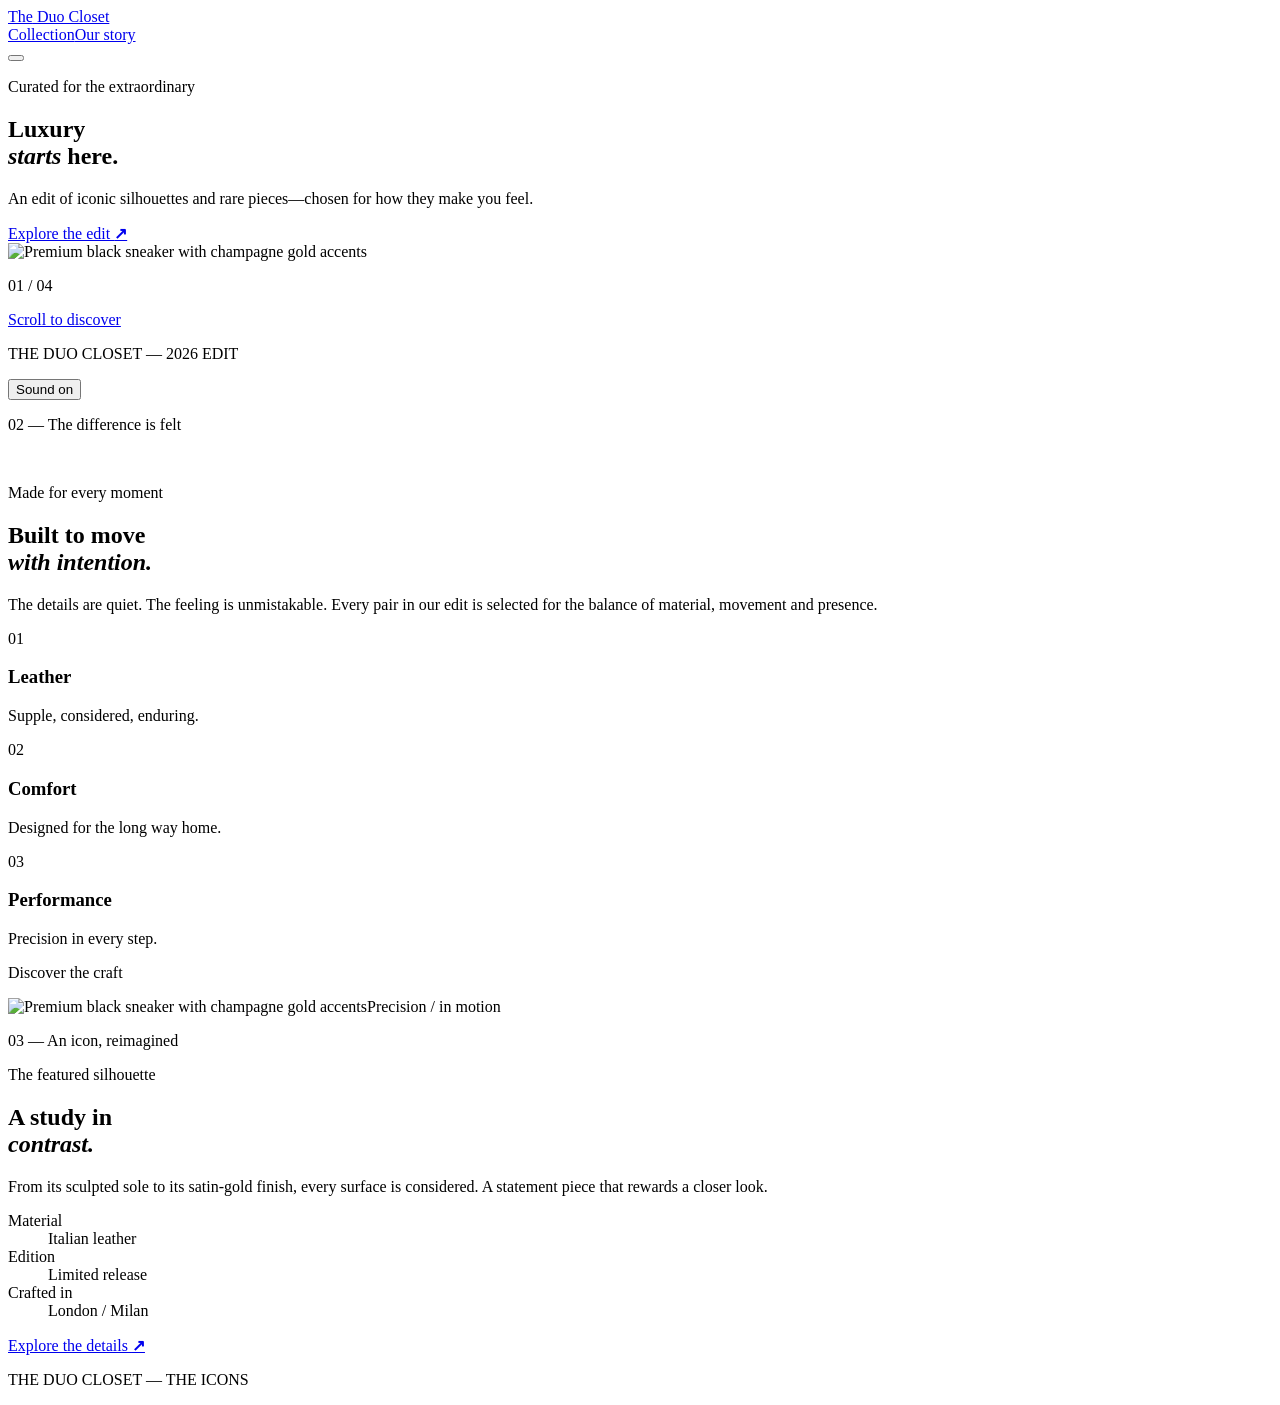
==== index.html @ 0a604ebd "Create index.html" ====
<!doctype html>
<html lang="en">
  <head>
    <meta charset="UTF-8" />
    <meta name="viewport" content="width=device-width, initial-scale=1.0" />
    <meta name="theme-color" content="#0b0b0b" />
    <title>The Duo Closet — Luxury starts here.</title>
    <link rel="preconnect" href="https://fonts.googleapis.com" />
    <link rel="preconnect" href="https://fonts.gstatic.com" crossorigin />
    <link href="https://fonts.googleapis.com/css2?family=DM+Mono:wght@400;500&family=Manrope:wght@400;500;600;700&family=Playfair+Display:ital,wght@0,500;0,600;1,500&display=swap" rel="stylesheet" />
    <link rel="stylesheet" href="styles.css" />
  </head>
  <body>
    <main class="hero" id="top">
      <nav class="nav" aria-label="Main navigation">
        <a class="brand" href="#top" aria-label="The Duo Closet home"><span>The</span> Duo Closet</a>
        <div class="nav-links"><a href="#collection">Collection</a><a href="#story">Our story</a></div>
        <button class="menu" aria-label="Open menu"><i></i><i></i></button>
      </nav>

      <div class="aurora aurora-one"></div><div class="aurora aurora-two"></div>
      <div class="grain"></div><div class="line line-one"></div><div class="line line-two"></div>
      <div class="orb orb-one"></div><div class="orb orb-two"></div>

      <section class="hero-copy" aria-labelledby="hero-title">
        <p class="eyebrow"><span></span> Curated for the extraordinary</p>
        <h1 id="hero-title">Luxury<br /><em>starts</em> here.</h1>
        <p class="intro">An edit of iconic silhouettes and rare pieces—chosen for how they make you feel.</p>
        <a class="cta magnetic" href="#collection">Explore the edit <b>↗</b></a>
      </section>

      <div class="product-stage" aria-label="Featured black and gold sneaker">
        <div class="product-halo"></div>
        <img src="assets/hero-sneaker.png" alt="Premium black sneaker with champagne gold accents" />
        <p class="product-index">01 <span>/</span> 04</p>
      </div>

      <div class="hero-footer">
        <a class="scroll-cue" href="#collection"><span class="scroll-dot"></span> Scroll to discover</a>
        <p class="season">THE DUO CLOSET <span>—</span> 2026 EDIT</p>
        <button class="sound" type="button" aria-label="Toggle ambient sound"><span class="sound-bars"><i></i><i></i><i></i></span> Sound on</button>
      </div>
    </main>
    <section class="craft" id="collection" aria-labelledby="craft-title">
      <div class="craft-sticky">
        <p class="section-number">02 <span>—</span> The difference is felt</p>
        <div class="craft-orbit orbit-a"></div><div class="craft-orbit orbit-b"></div>
        <div class="craft-product" aria-hidden="true"><img src="assets/hero-sneaker.png" alt="" /></div>
        <div class="craft-copy">
          <p class="eyebrow"><span></span> Made for every moment</p>
          <h2 id="craft-title">Built to move<br /><em>with intention.</em></h2>
          <p class="craft-description">The details are quiet. The feeling is unmistakable. Every pair in our edit is selected for the balance of material, movement and presence.</p>
          <div class="pillars">
            <article class="pillar active"><p>01</p><h3>Leather</h3><span>Supple, considered, enduring.</span></article>
            <article class="pillar"><p>02</p><h3>Comfort</h3><span>Designed for the long way home.</span></article>
            <article class="pillar"><p>03</p><h3>Performance</h3><span>Precision in every step.</span></article>
          </div>
        </div>
        <p class="craft-progress"><span></span> Discover the craft</p>
      </div>
    </section>
    <section class="editorial" id="story" aria-labelledby="editorial-title">
      <div class="editorial-visual"><img src="assets/hero-sneaker.png" alt="Premium black sneaker with champagne gold accents" /><span class="visual-label">Precision / in motion</span></div>
      <div class="editorial-content">
        <p class="section-number">03 <span>—</span> An icon, reimagined</p>
        <div class="editorial-copy">
          <p class="eyebrow"><span></span> The featured silhouette</p>
          <h2 id="editorial-title">A study in<br /><em>contrast.</em></h2>
          <p>From its sculpted sole to its satin-gold finish, every surface is considered. A statement piece that rewards a closer look.</p>
          <dl class="specs"><div><dt>Material</dt><dd>Italian leather</dd></div><div><dt>Edition</dt><dd>Limited release</dd></div><div><dt>Crafted in</dt><dd>London / Milan</dd></div></dl>
          <a class="text-link" href="#featured">Explore the details <b>↗</b></a>
        </div>
        <p class="editorial-marker">THE DUO CLOSET <span>—</span> THE ICONS</p>
      </div>
    </section>
    <script src="script.js"></script>
  </body>
</html>
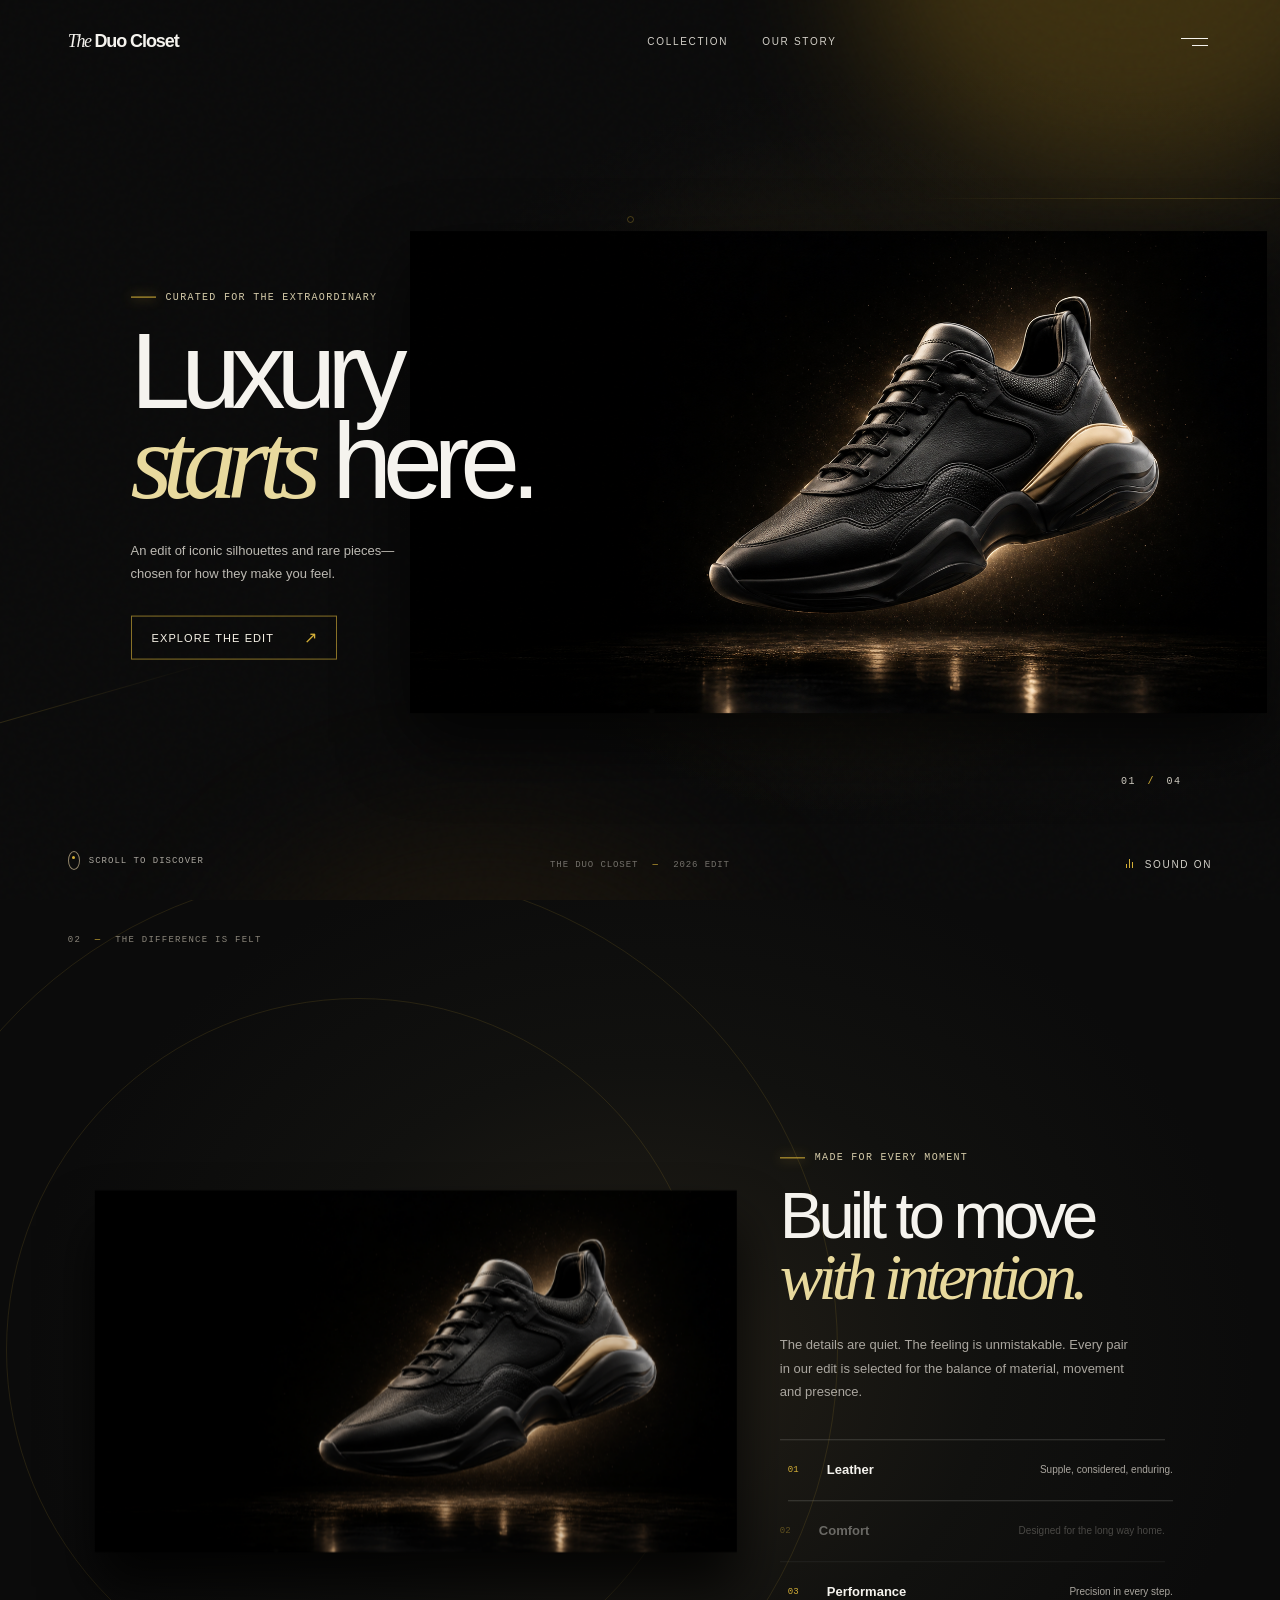
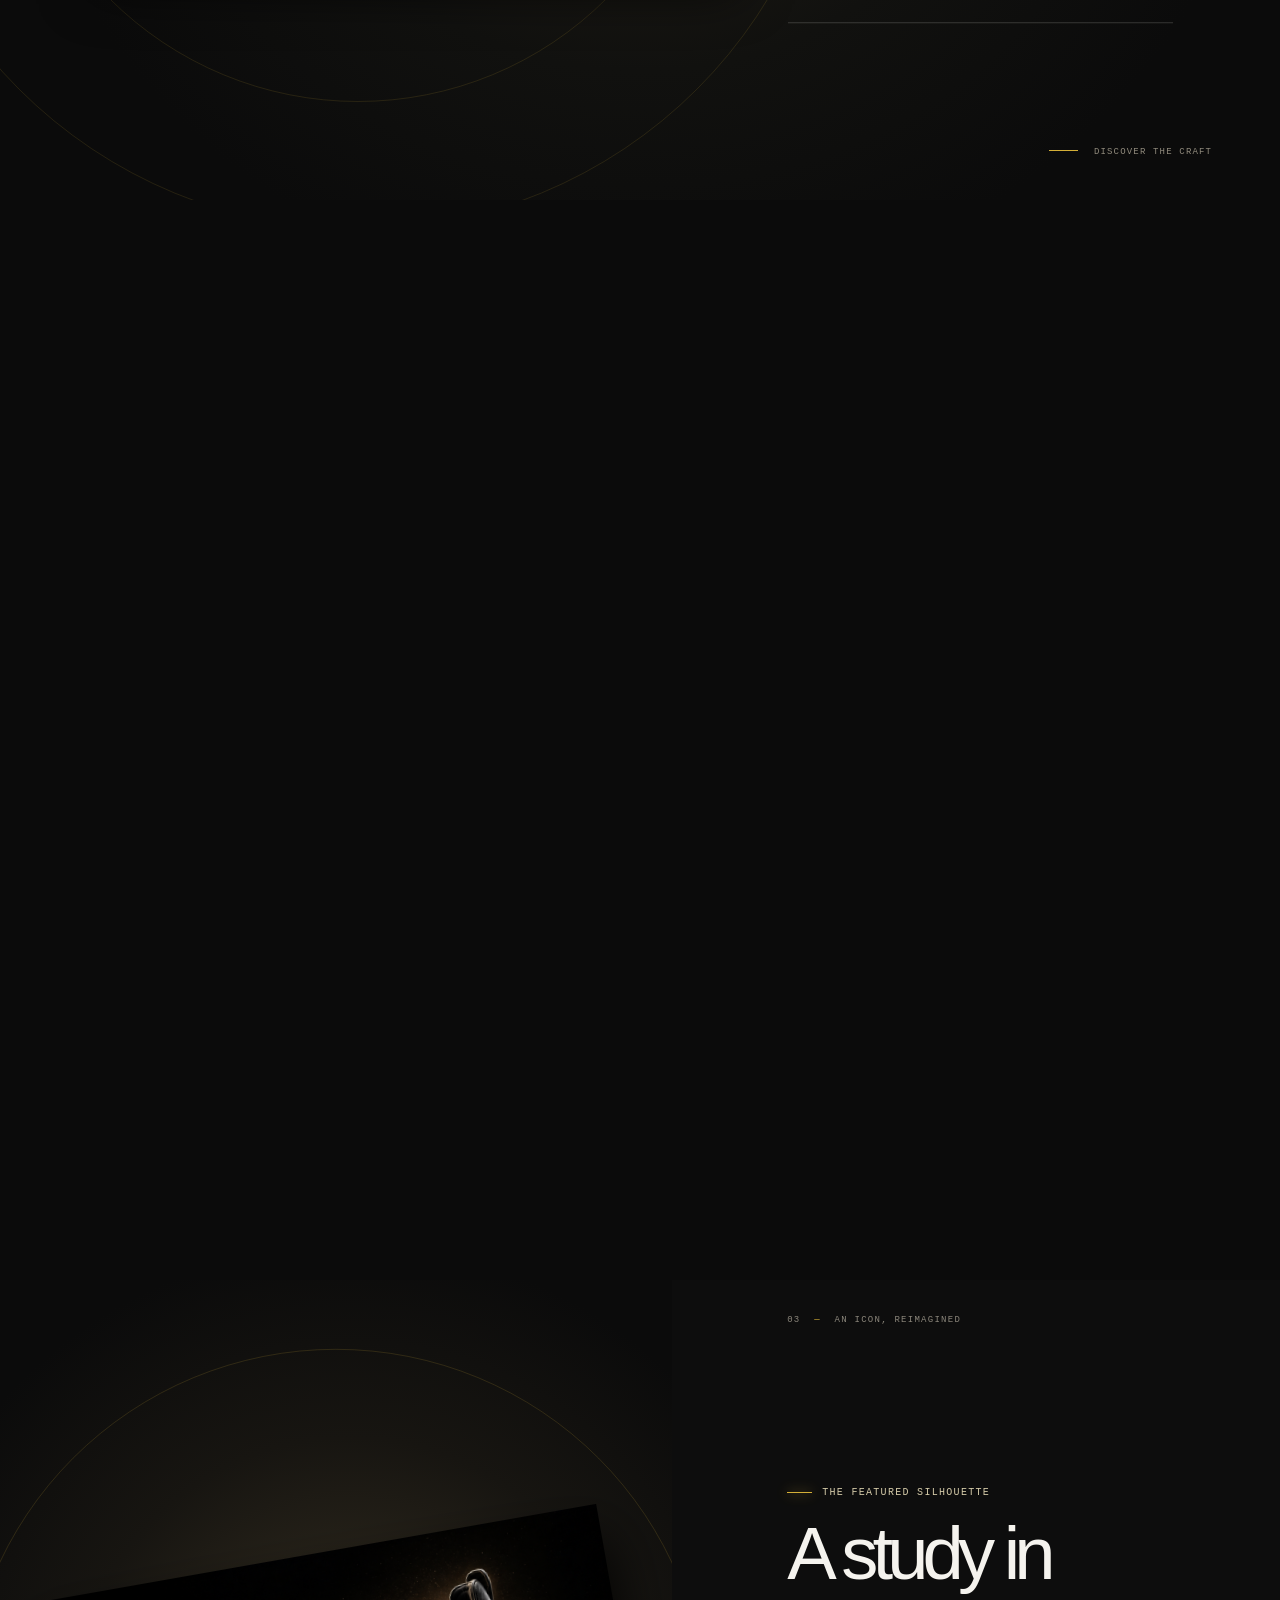
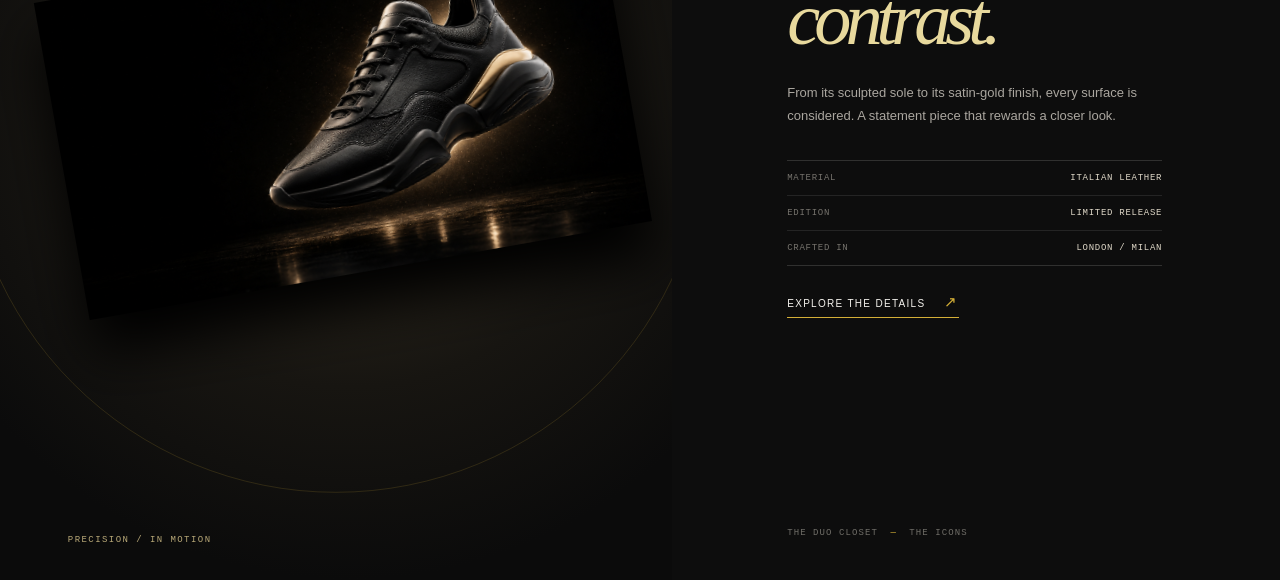
==== commit db78a7bc: "Update index.html" ====
--- a/index.html
+++ b/index.html
@@ -31,7 +31,7 @@
 
       <div class="product-stage" aria-label="Featured black and gold sneaker">
         <div class="product-halo"></div>
-        <img src="assets/hero-sneaker.png" alt="Premium black sneaker with champagne gold accents" />
+        <img src="hero-sneaker.png" alt="Premium black sneaker with champagne gold accents" />
         <p class="product-index">01 <span>/</span> 04</p>
       </div>
 
@@ -45,7 +45,7 @@
       <div class="craft-sticky">
         <p class="section-number">02 <span>—</span> The difference is felt</p>
         <div class="craft-orbit orbit-a"></div><div class="craft-orbit orbit-b"></div>
-        <div class="craft-product" aria-hidden="true"><img src="assets/hero-sneaker.png" alt="" /></div>
+        <div class="craft-product" aria-hidden="true"><img src="hero-sneaker.png" alt="" /></div>
         <div class="craft-copy">
           <p class="eyebrow"><span></span> Made for every moment</p>
           <h2 id="craft-title">Built to move<br /><em>with intention.</em></h2>
@@ -60,7 +60,7 @@
       </div>
     </section>
     <section class="editorial" id="story" aria-labelledby="editorial-title">
-      <div class="editorial-visual"><img src="assets/hero-sneaker.png" alt="Premium black sneaker with champagne gold accents" /><span class="visual-label">Precision / in motion</span></div>
+      <div class="editorial-visual"><img src="hero-sneaker.png" alt="Premium black sneaker with champagne gold accents" /><span class="visual-label">Precision / in motion</span></div>
       <div class="editorial-content">
         <p class="section-number">03 <span>—</span> An icon, reimagined</p>
         <div class="editorial-copy">
--- a/styles.css
+++ b/styles.css
@@ -0,0 +1,3 @@
+:root{--ink:#0b0b0b;--gold:#d4af37;--cream:#f5f3ee;--muted:#aaa79e}*{box-sizing:border-box}html{background:var(--ink);scroll-behavior:smooth}body{margin:0;background:var(--ink);color:var(--cream);font-family:Manrope,Arial,sans-serif}.hero{min-height:100svh;overflow:hidden;isolation:isolate;position:relative;background:radial-gradient(ellipse 65% 62% at 75% 50%,#242019 0%,#11100e 31%,#0b0b0b 69%)}.nav{align-items:center;display:flex;justify-content:space-between;left:0;padding:31px 5.3vw;position:absolute;right:0;top:0;z-index:5}.brand{color:var(--cream);font-size:18px;font-weight:600;letter-spacing:-.06em;text-decoration:none}.brand span{font-family:'Playfair Display',serif;font-style:italic;font-weight:500;letter-spacing:-.08em}.nav-links{display:flex;gap:34px;margin-left:10vw}.nav-links a,.sound{color:#d3d0c8;font-size:10px;letter-spacing:.17em;text-decoration:none;text-transform:uppercase}.menu{align-items:flex-end;background:transparent;border:0;cursor:pointer;display:flex;flex-direction:column;gap:6px;padding:4px}.menu i{background:var(--cream);display:block;height:1px;width:27px}.menu i+ i{width:16px}.hero-copy{left:10.2vw;position:absolute;top:50%;transform:translateY(-43%);width:min(470px,45vw);z-index:3}.eyebrow{align-items:center;color:#d5cba9;display:flex;font-family:'DM Mono',monospace;font-size:10px;gap:10px;letter-spacing:.13em;margin:0 0 23px;text-transform:uppercase}.eyebrow span{background:var(--gold);box-shadow:0 0 12px var(--gold);height:1px;width:25px}h1{font-size:clamp(66px,8.4vw,138px);font-weight:500;letter-spacing:-.085em;line-height:.84;margin:0}h1 em{color:#e8d99d;font-family:'Playfair Display',serif;font-weight:500;letter-spacing:-.09em}.intro{color:#bbb8b1;font-size:13px;line-height:1.8;margin:31px 0;max-width:300px}.cta{align-items:center;border:1px solid rgba(212,175,55,.62);color:#f7f3e7;display:inline-flex;font-size:11px;gap:30px;letter-spacing:.1em;padding:15px 18px 15px 20px;text-decoration:none;text-transform:uppercase;transition:background .35s,color .35s}.cta b{color:var(--gold);font-size:16px;font-weight:400;line-height:0;transition:transform .35s}.cta:hover{background:var(--gold);color:#111}.cta:hover b{color:#111;transform:translate(3px,-3px)}.product-stage{height:min(82vh,790px);position:absolute;right:1vw;top:50%;transform:translateY(-47%);width:min(67vw,1010px);z-index:1}.product-stage img{filter:drop-shadow(0 29px 34px rgba(0,0,0,.7));height:100%;object-fit:contain;object-position:center;position:relative;width:100%;z-index:2;animation:float 6s ease-in-out infinite}.product-halo{background:radial-gradient(circle,rgba(212,175,55,.36),rgba(212,175,55,.05) 34%,transparent 67%);border-radius:50%;inset:4% 5%;position:absolute;animation:breathe 7s ease-in-out infinite}.product-index{bottom:6%;color:#ccc8bd;font-family:'DM Mono',monospace;font-size:10px;letter-spacing:.15em;position:absolute;right:10%;z-index:3}.product-index span{color:var(--gold);margin:0 4px}.hero-footer{align-items:end;bottom:30px;display:grid;grid-template-columns:1fr 1fr 1fr;left:5.3vw;position:absolute;right:5.3vw;z-index:4}.scroll-cue{align-items:center;color:#aaa69e;display:flex;font-family:'DM Mono',monospace;font-size:9px;gap:9px;letter-spacing:.11em;text-decoration:none;text-transform:uppercase}.scroll-dot{border:1px solid #91846a;border-radius:50%;height:19px;position:relative;width:12px}.scroll-dot:after{animation:scroll 1.7s ease-in-out infinite;background:var(--gold);border-radius:50%;content:'';height:3px;left:3.5px;position:absolute;top:4px;width:3px}.season{color:#74716b;font-family:'DM Mono',monospace;font-size:9px;letter-spacing:.1em;margin:0;text-align:center}.season span{color:var(--gold);padding:0 8px}.sound{background:none;border:0;cursor:pointer;justify-self:end;padding:0}.sound-bars{align-items:flex-end;display:inline-flex;gap:2px;height:10px;margin-right:7px}.sound-bars i{animation:equalize .9s ease-in-out infinite alternate;background:var(--gold);display:block;height:4px;width:1px}.sound-bars i:nth-child(2){animation-delay:.25s;height:9px}.sound-bars i:nth-child(3){animation-delay:.4s;height:6px}.aurora{border-radius:50%;filter:blur(70px);opacity:.34;pointer-events:none;position:absolute;z-index:-1}.aurora-one{background:#9d781c;height:36vw;right:-10vw;top:-22vw;width:43vw}.aurora-two{background:#382810;height:30vw;bottom:-25vw;left:18vw;width:40vw}.grain{background-image:url("data:image/svg+xml,%3Csvg viewBox='0 0 180 180' xmlns='http://www.w3.org/2000/svg'%3E%3Cfilter id='n'%3E%3CfeTurbulence type='fractalNoise' baseFrequency='.9' numOctaves='2' stitchTiles='stitch'/%3E%3C/filter%3E%3Crect width='100%25' height='100%25' filter='url(%23n)' opacity='.32'/%3E%3C/svg%3E");inset:0;mix-blend-mode:soft-light;opacity:.22;pointer-events:none;position:absolute;z-index:4}.line{background:linear-gradient(90deg,transparent,rgba(212,175,55,.22),transparent);height:1px;position:absolute;width:42vw}.line-one{right:-14vw;top:22%}.line-two{bottom:18%;left:-25vw;transform:rotate(-16deg)}.orb{border:1px solid rgba(212,175,55,.32);border-radius:50%;position:absolute}.orb-one{height:7px;left:49%;top:24%;width:7px}.orb-two{height:3px;right:9%;top:70%;width:3px}@keyframes float{50%{transform:translate3d(0,-12px,0) rotate(-.7deg)}}@keyframes breathe{50%{opacity:.65;transform:scale(1.08)}}@keyframes scroll{50%{transform:translateY(7px)}}@keyframes equalize{to{height:10px}}@media(max-width:700px){.nav{padding:25px 7vw}.nav-links{display:none}.hero-copy{left:7vw;top:29%;transform:none;width:86vw}.hero-copy h1{font-size:clamp(64px,19vw,100px)}.intro{font-size:12px;margin:23px 0}.product-stage{height:52vh;right:-13vw;top:auto;bottom:4%;transform:none;width:112vw}.product-stage img{object-position:center}.hero-footer{bottom:22px;left:7vw;right:7vw}.season,.sound{display:none}.hero-footer{grid-template-columns:1fr}.product-index{bottom:16%;right:22%}.aurora-one{height:75vw;right:-22vw;top:26%;width:75vw}}
+:root{--ink:#0b0b0b;--gold:#d4af37;--cream:#f5f3ee;--muted:#aaa79e}.craft{background:#0b0b0b;height:220vh;position:relative}.craft-sticky{background:radial-gradient(ellipse 65% 80% at 50% 52%,#242018 0%,#11110f 42%,#0b0b0b 74%);height:100svh;overflow:hidden;position:sticky;top:0}.section-number{color:#8b867b;font-family:'DM Mono',monospace;font-size:9px;left:5.3vw;letter-spacing:.14em;margin:0;position:absolute;text-transform:uppercase;top:35px}.section-number span{color:var(--gold);padding:0 7px}.craft-product{height:79vh;left:4vw;position:absolute;top:50%;transform:translateY(-47%);width:57vw;z-index:2}.craft-product img{filter:drop-shadow(0 40px 30px #000);height:100%;object-fit:contain;width:100%;will-change:transform}.craft-copy{position:absolute;right:9vw;top:50%;transform:translateY(-42%);width:min(385px,34vw);z-index:3}.craft-copy h2{font-size:clamp(42px,5.1vw,78px);font-weight:500;letter-spacing:-.075em;line-height:.93;margin:0}.craft-copy h2 em{color:#e8d99d;font-family:'Playfair Display',serif;font-weight:500}.craft-description{color:#aaa69f;font-size:13px;line-height:1.8;margin:26px 0 35px;max-width:350px}.pillars{border-top:1px solid rgba(245,243,238,.18)}.pillar{align-items:center;border-bottom:1px solid rgba(245,243,238,.18);display:grid;grid-template-columns:39px 1fr auto;min-height:61px;opacity:.38;transition:opacity .5s,transform .5s}.pillar.active{opacity:1;transform:translateX(8px)}.pillar p{color:var(--gold);font-family:'DM Mono',monospace;font-size:9px}.pillar h3{font-size:13px;font-weight:600;margin:0}.pillar span{color:#aaa69f;font-size:10px}.craft-progress{bottom:34px;color:#918b7d;font-family:'DM Mono',monospace;font-size:9px;letter-spacing:.13em;position:absolute;right:5.3vw;text-transform:uppercase}.craft-progress span{background:var(--gold);display:inline-block;height:1px;margin:0 9px 3px 0;width:29px}.craft-orbit{border:1px solid rgba(212,175,55,.13);border-radius:50%;left:28%;position:absolute;top:50%;transform:translate(-50%,-50%)}.orbit-a{height:55vw;width:55vw}.orbit-b{height:75vw;width:75vw}@media(max-width:700px){.craft{height:190vh}.section-number{left:7vw;top:27px}.craft-copy{bottom:9vh;left:7vw;right:auto;top:auto;transform:none;width:86vw}.craft-copy h2{font-size:46px}.craft-copy .eyebrow{margin-bottom:15px}.craft-description{font-size:12px;margin:17px 0 20px}.pillar{min-height:49px}.pillar span{display:none}.craft-product{height:48vh;left:-10vw;top:27%;width:120vw}.craft-orbit{left:50%;top:28%}.orbit-a{height:80vw;width:80vw}.orbit-b{height:125vw;width:125vw}.craft-progress{bottom:24px;right:7vw}}
+:root{--ink:#0b0b0b;--gold:#d4af37;--cream:#f5f3ee;--muted:#aaa79e}.editorial{background:#0d0d0d;display:grid;grid-template-columns:1.05fr .95fr;min-height:100svh;overflow:hidden}.editorial-visual{background:radial-gradient(circle at 52% 48%,#373022,#171511 47%,#0b0b0b 80%);min-height:100svh;overflow:hidden;position:relative}.editorial-visual:before{border:1px solid rgba(212,175,55,.16);border-radius:50%;content:'';height:58vw;left:50%;position:absolute;top:49%;transform:translate(-50%,-50%);width:58vw}.editorial-visual img{filter:drop-shadow(0 35px 27px #000);height:78vh;left:51%;object-fit:contain;position:absolute;top:48%;transform:translate(-50%,-50%) rotate(-10deg);transition:transform 1s ease;width:85%}.editorial:hover .editorial-visual img{transform:translate(-48%,-52%) rotate(-3deg) scale(1.05)}.visual-label{bottom:35px;color:#b9a978;font-family:'DM Mono',monospace;font-size:9px;left:5.3vw;letter-spacing:.16em;position:absolute;text-transform:uppercase}.editorial-content{min-height:100svh;padding:35px 9vw 34px;position:relative}.editorial-content .section-number{left:auto;position:static}.editorial-copy{margin-top:clamp(90px,18vh,180px);max-width:375px}.editorial-copy h2{font-size:clamp(48px,5.8vw,85px);font-weight:500;letter-spacing:-.08em;line-height:.88;margin:0}.editorial-copy h2 em{color:#e8d99d;font-family:'Playfair Display',serif;font-weight:500}.editorial-copy>p:not(.eyebrow){color:#aaa69f;font-size:13px;line-height:1.8;margin:28px 0}.specs{border-bottom:1px solid rgba(245,243,238,.15);border-top:1px solid rgba(245,243,238,.15);margin:33px 0 27px}.specs div{border-bottom:1px solid rgba(245,243,238,.1);display:flex;justify-content:space-between;padding:12px 0}.specs div:last-child{border-bottom:0}.specs dt,.specs dd{font-family:'DM Mono',monospace;font-size:9px;letter-spacing:.08em;margin:0;text-transform:uppercase}.specs dt{color:#76736d}.specs dd{color:#dfd8c8}.text-link{border-bottom:1px solid var(--gold);color:#f5f3ee;display:inline-flex;font-size:10px;gap:19px;letter-spacing:.13em;padding-bottom:8px;text-decoration:none;text-transform:uppercase}.text-link b{color:var(--gold);font-size:15px;font-weight:400;line-height:.5}.editorial-marker{bottom:33px;color:#706e68;font-family:'DM Mono',monospace;font-size:9px;letter-spacing:.12em;position:absolute;text-transform:uppercase}.editorial-marker span{color:var(--gold);padding:0 6px}@media(max-width:700px){.editorial{display:block}.editorial-visual{min-height:53svh}.editorial-visual:before{height:110vw;width:110vw}.editorial-visual img{height:48vh;width:118%}.visual-label{bottom:23px;left:7vw}.editorial-content{min-height:62svh;padding:28px 7vw 82px}.editorial-copy{margin-top:60px;max-width:none}.editorial-copy h2{font-size:53px}.editorial-marker{bottom:27px}.editorial-copy>p:not(.eyebrow){font-size:12px;margin:19px 0}.specs{margin:24px 0}}
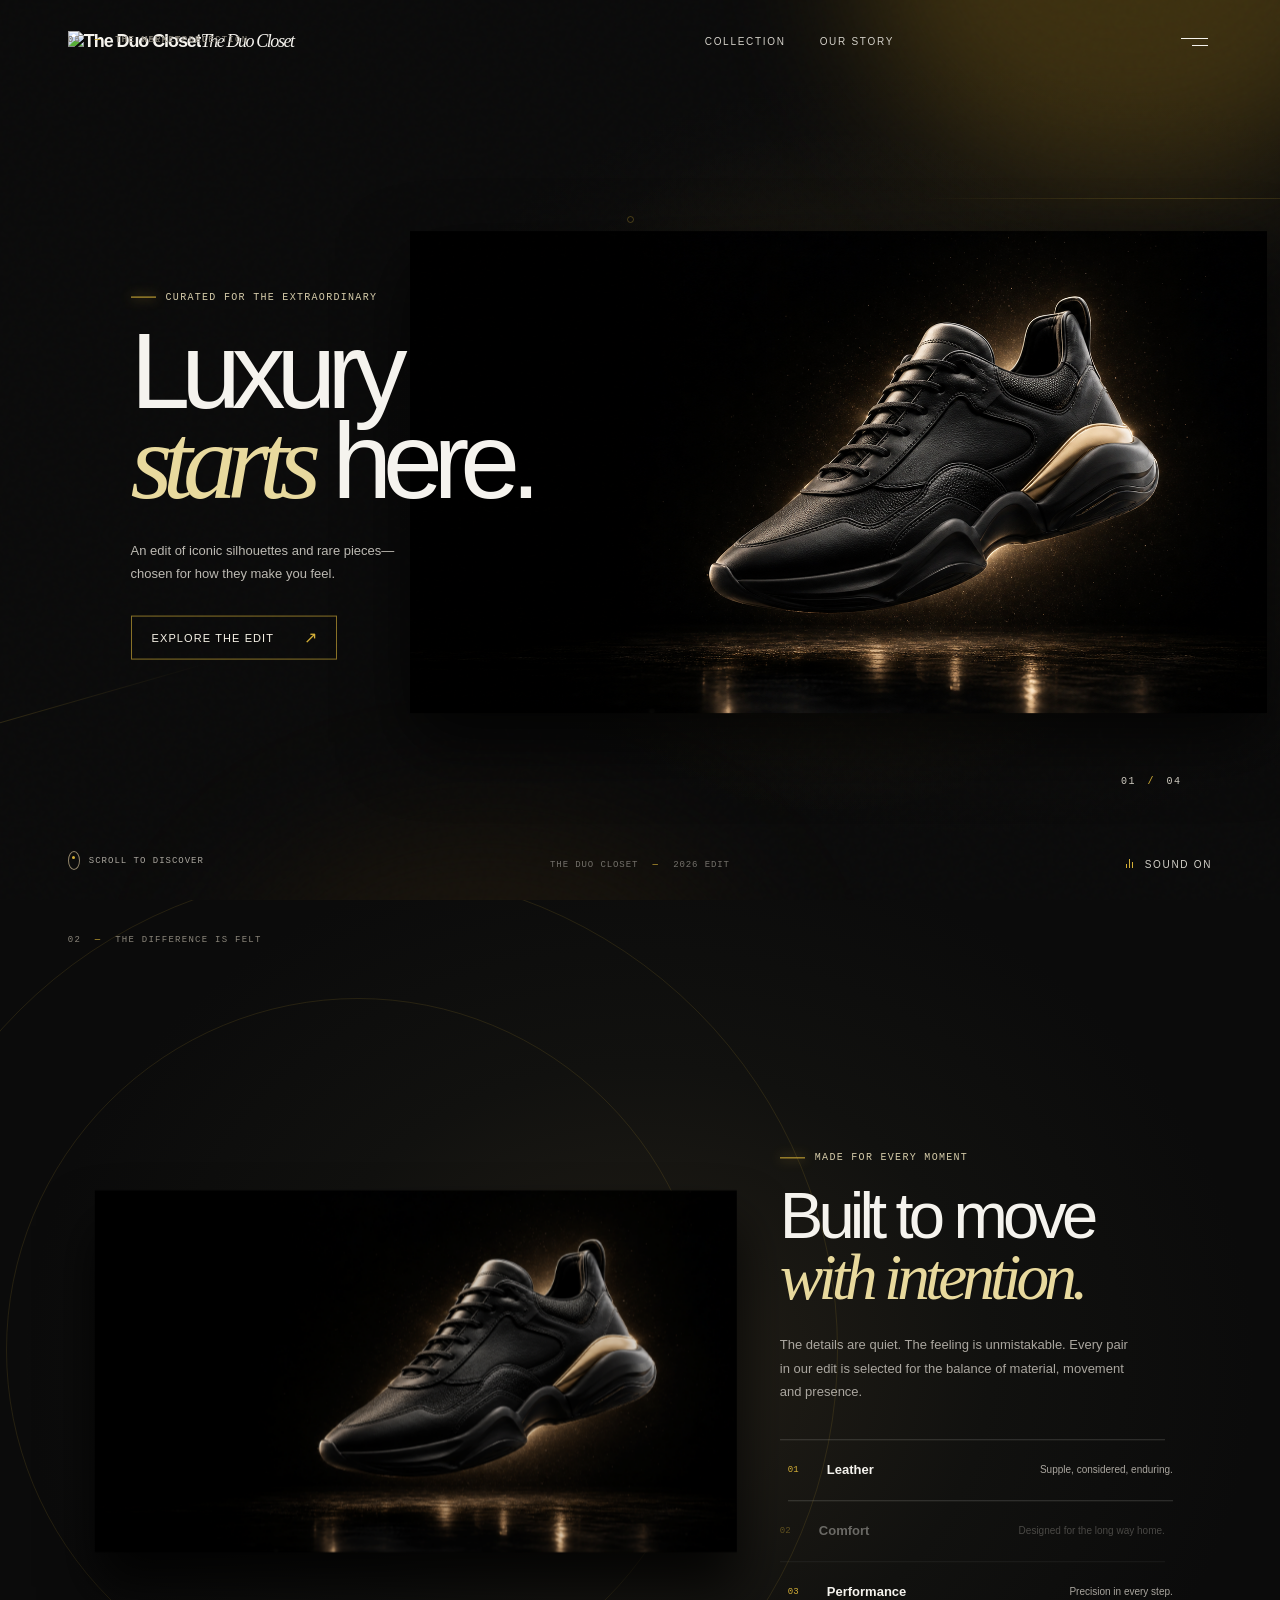
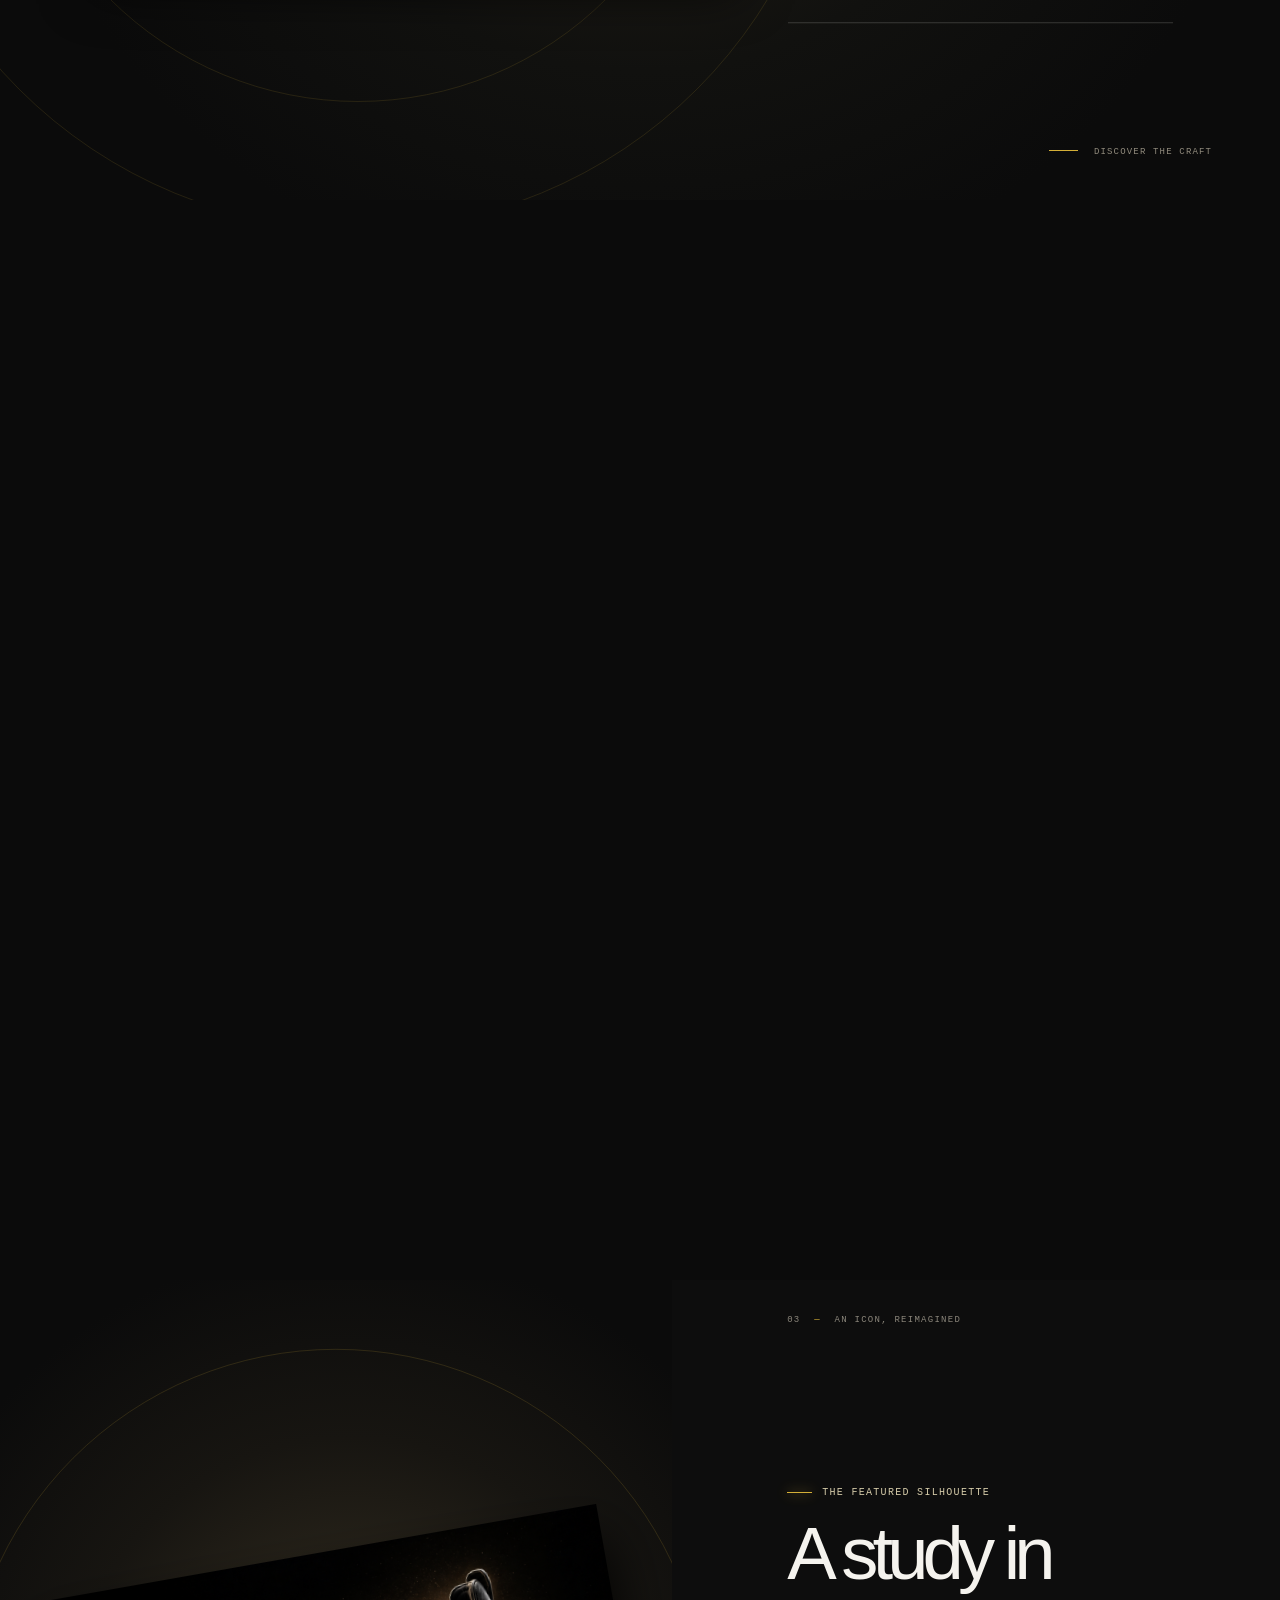
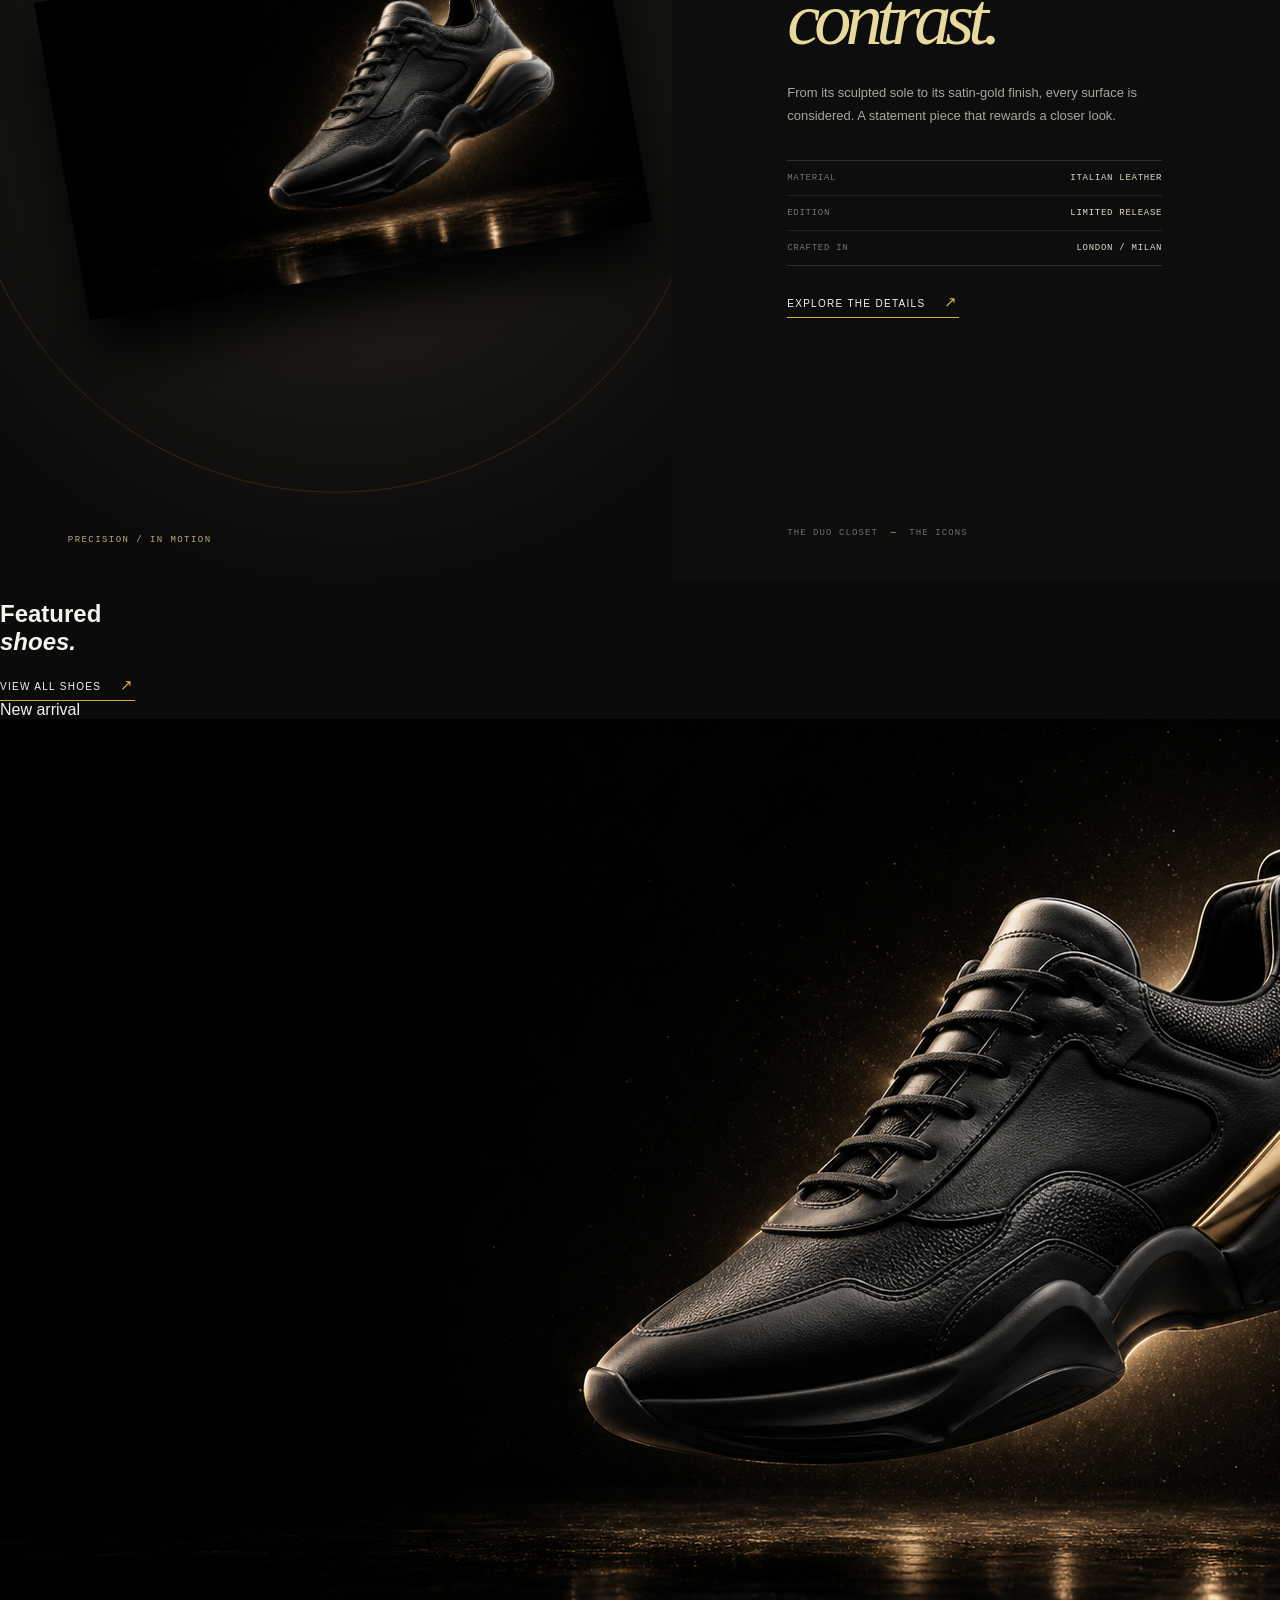
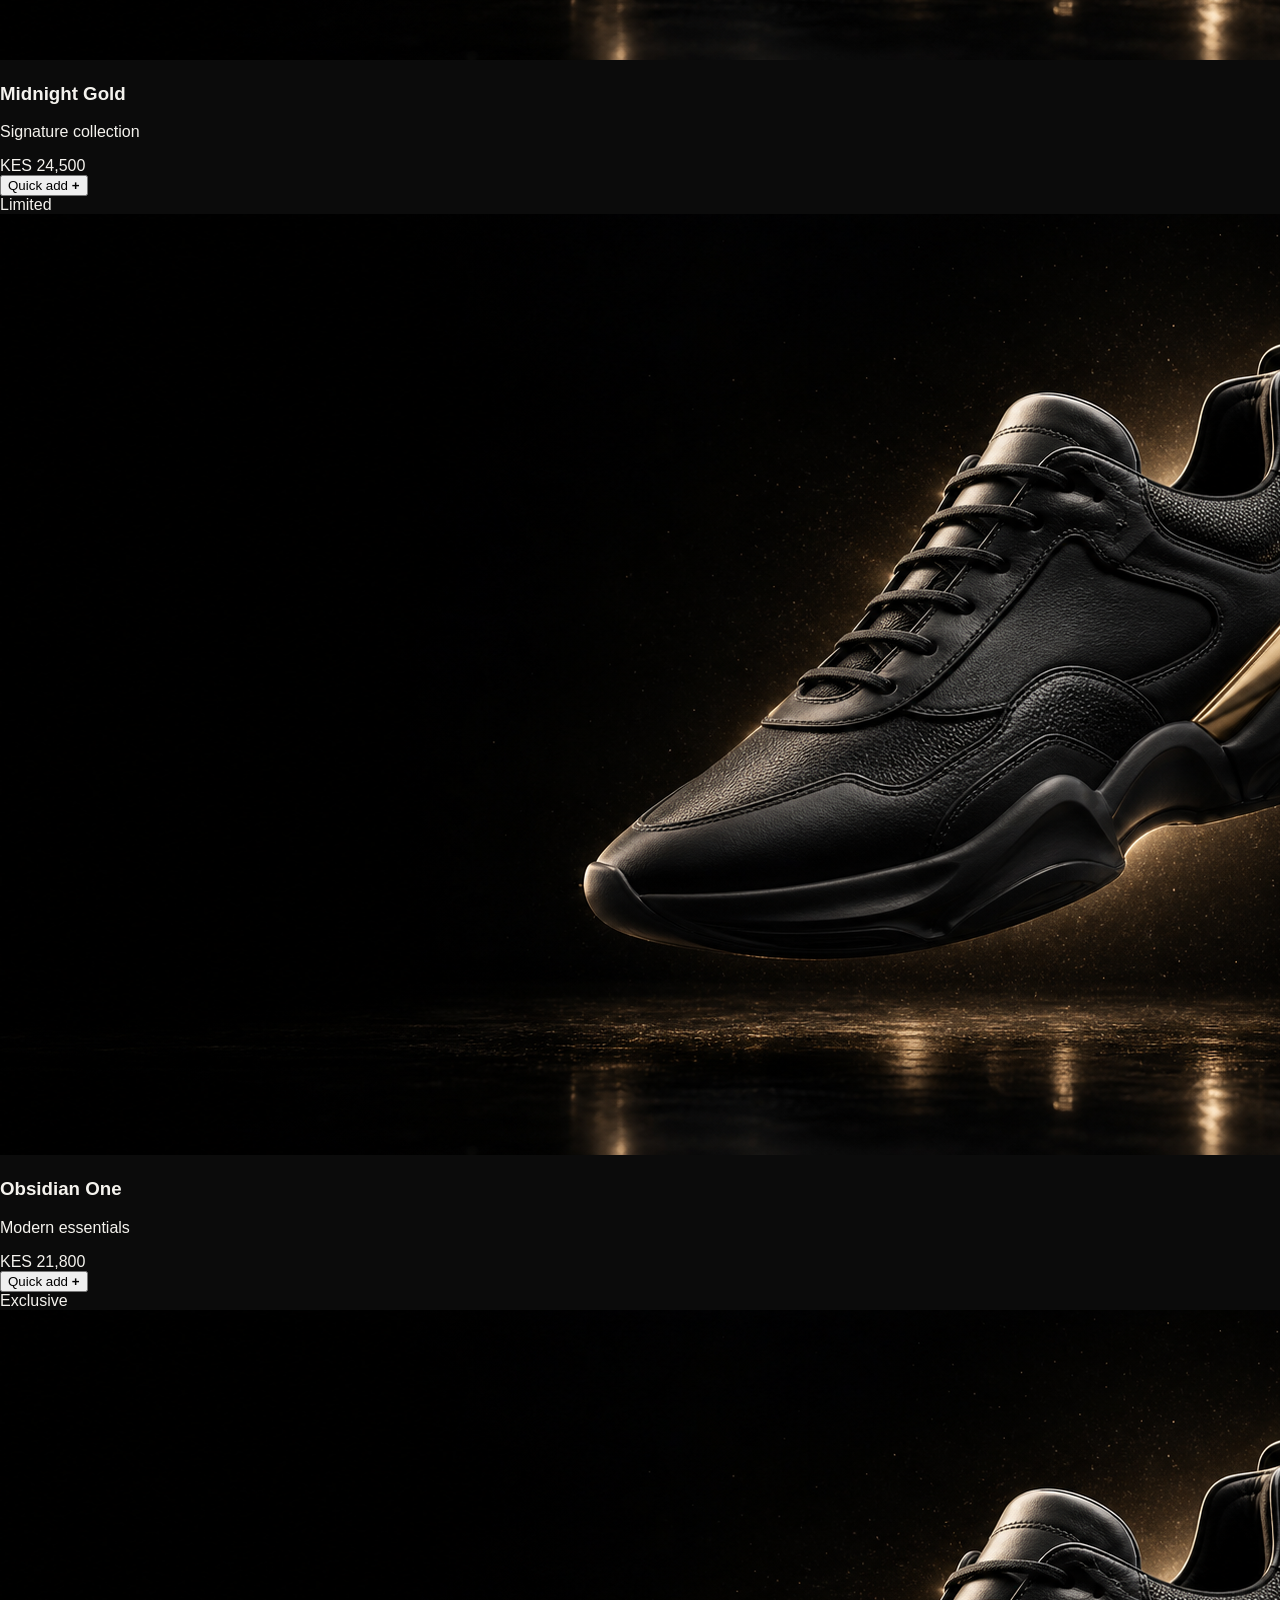
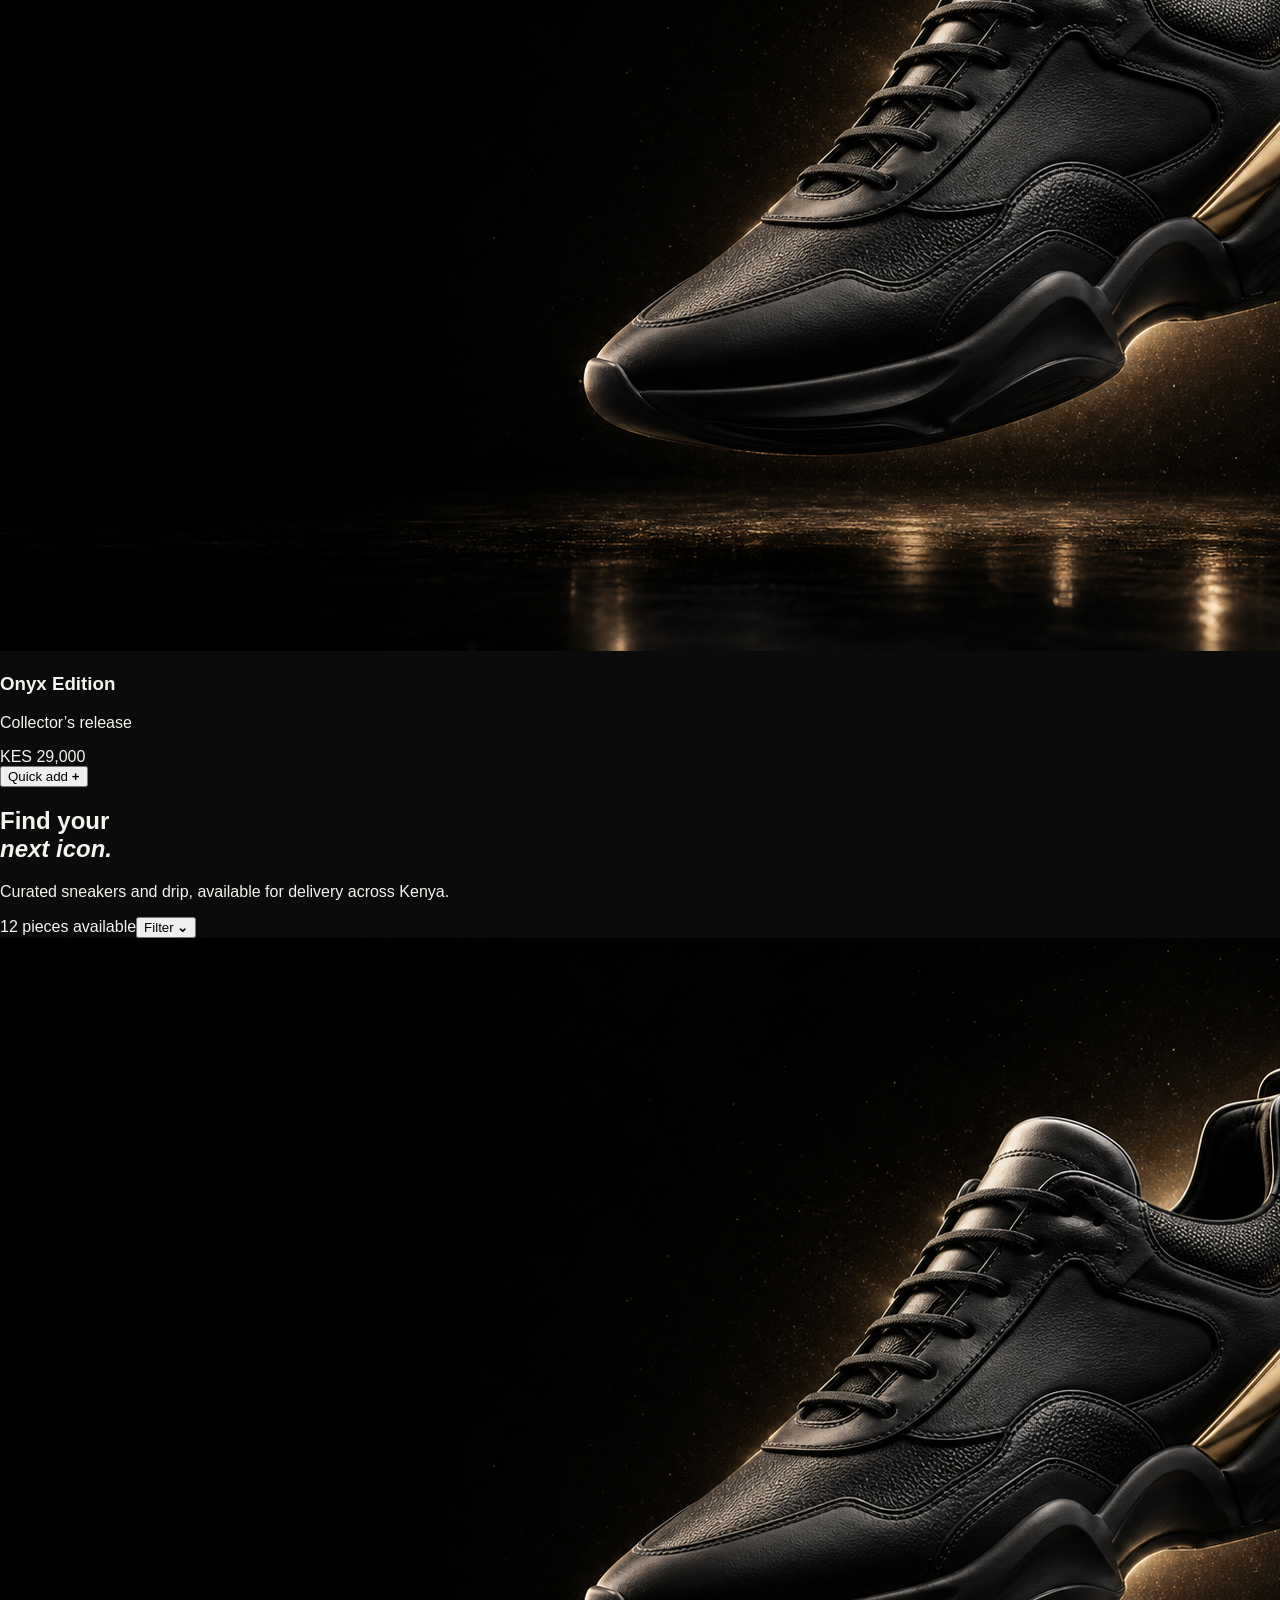
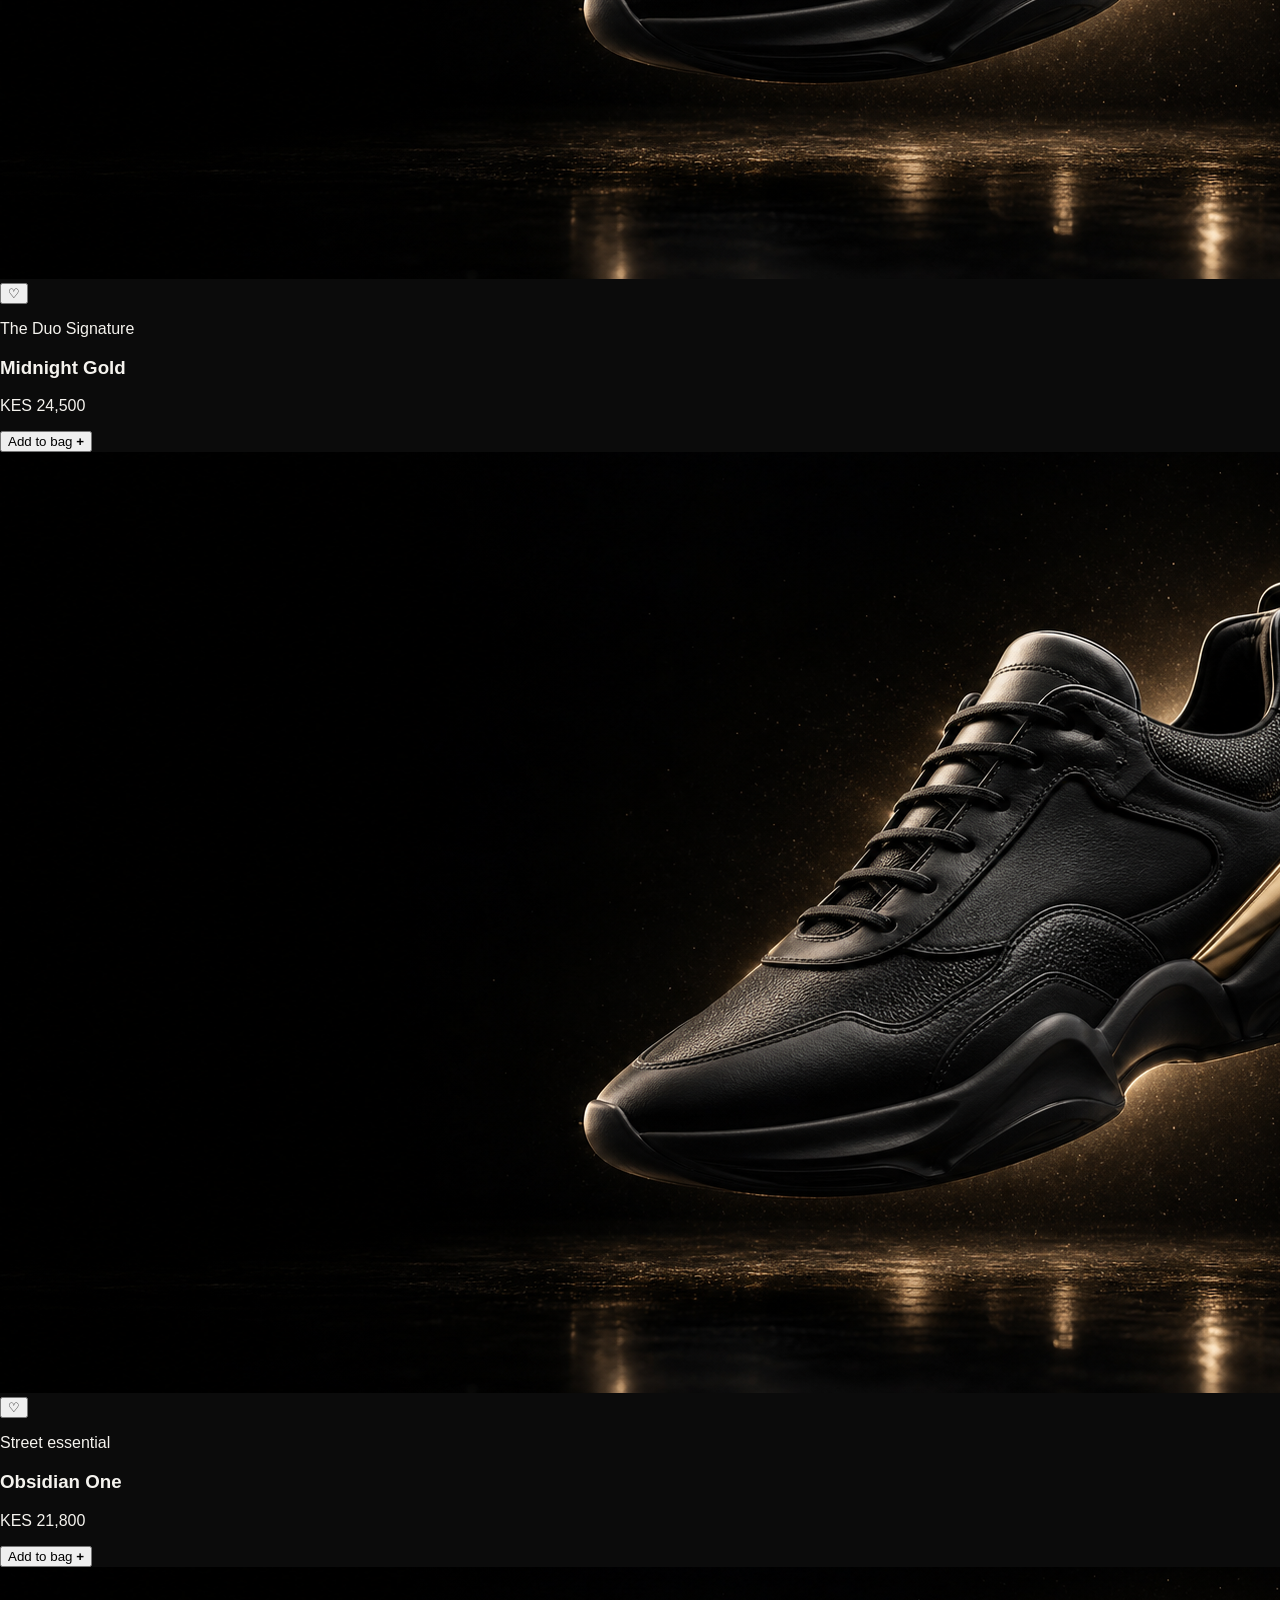
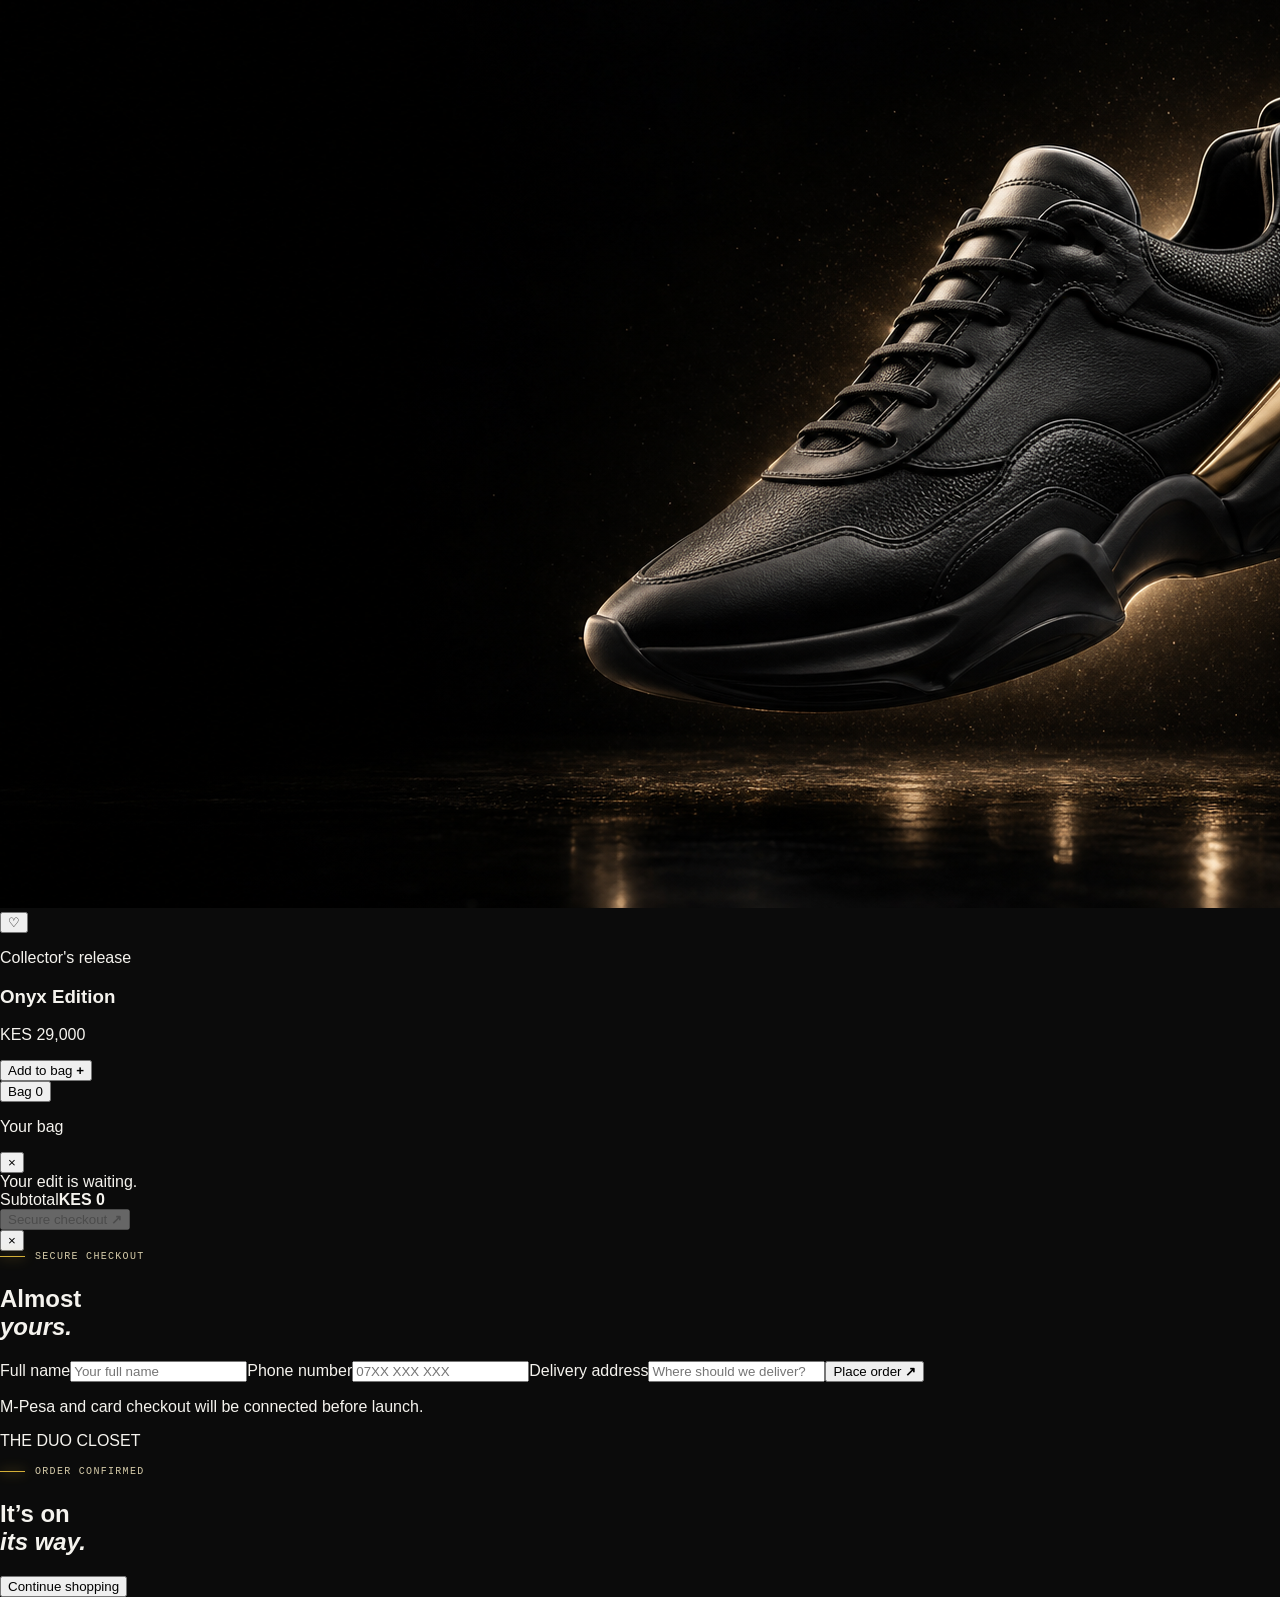
==== commit 3ddd6b23: "Update index.html" ====
--- a/index.html
+++ b/index.html
@@ -8,12 +8,12 @@
     <link rel="preconnect" href="https://fonts.googleapis.com" />
     <link rel="preconnect" href="https://fonts.gstatic.com" crossorigin />
     <link href="https://fonts.googleapis.com/css2?family=DM+Mono:wght@400;500&family=Manrope:wght@400;500;600;700&family=Playfair+Display:ital,wght@0,500;0,600;1,500&display=swap" rel="stylesheet" />
-    <link rel="stylesheet" href="styles.css" />
+    <link rel="stylesheet" href="style.css" />
   </head>
   <body>
     <main class="hero" id="top">
       <nav class="nav" aria-label="Main navigation">
-        <a class="brand" href="#top" aria-label="The Duo Closet home"><span>The</span> Duo Closet</a>
+        <a class="brand" href="#top" aria-label="The Duo Closet home"><img src="duo-closet-logo.jpeg" alt="The Duo Closet" /><span class="brand-name">The Duo Closet</span></a>
         <div class="nav-links"><a href="#collection">Collection</a><a href="#story">Our story</a></div>
         <button class="menu" aria-label="Open menu"><i></i><i></i></button>
       </nav>
@@ -73,6 +73,35 @@
         <p class="editorial-marker">THE DUO CLOSET <span>—</span> THE ICONS</p>
       </div>
     </section>
+    <section class="featured" id="featured" aria-labelledby="featured-title">
+      <div class="featured-heading">
+        <div><p class="section-number">04 <span>—</span> The weekly selection</p><h2 id="featured-title">Featured<br /><em>shoes.</em></h2></div>
+        <a class="text-link" href="#top">View all shoes <b>↗</b></a>
+      </div>
+      <div class="product-grid">
+        <article class="shoe-card" data-card><div class="card-media dusk"><span class="card-tag">New arrival</span><img src="hero-sneaker.png" alt="Midnight gold premium sneaker" /></div><div class="card-info"><div><h3>Midnight Gold</h3><p>Signature collection</p></div><span>KES 24,500</span></div><button class="quick-add">Quick add <b>+</b></button></article>
+        <article class="shoe-card" data-card><div class="card-media stone"><span class="card-tag">Limited</span><img src="hero-sneaker.png" alt="Obsidian luxury sneaker" /></div><div class="card-info"><div><h3>Obsidian One</h3><p>Modern essentials</p></div><span>KES 21,800</span></div><button class="quick-add">Quick add <b>+</b></button></article>
+        <article class="shoe-card" data-card><div class="card-media ember"><span class="card-tag">Exclusive</span><img src="hero-sneaker.png" alt="Onyx gold luxury sneaker" /></div><div class="card-info"><div><h3>Onyx Edition</h3><p>Collector’s release</p></div><span>KES 29,000</span></div><button class="quick-add">Quick add <b>+</b></button></article>
+      </div>
+    </section>
+    <section class="shop" id="shop" aria-labelledby="shop-title">
+      <div class="shop-intro"><p class="section-number">05 <span>—</span> The marketplace</p><h2 id="shop-title">Find your<br /><em>next icon.</em></h2><p>Curated sneakers and drip, available for delivery across Kenya.</p></div>
+      <div class="shop-toolbar"><span>12 pieces available</span><button type="button" class="filter-button">Filter <b>⌄</b></button></div>
+      <div class="shop-grid">
+        <article class="shop-product"><div class="shop-image shade-1"><img src="hero-sneaker.png" alt="Midnight gold premium sneaker" /><button class="heart" aria-label="Save Midnight Gold">♡</button></div><p class="product-type">The Duo Signature</p><h3>Midnight Gold</h3><p class="price">KES 24,500</p><button class="bag-button" data-product="Midnight Gold" data-price="24500">Add to bag <b>+</b></button></article>
+        <article class="shop-product"><div class="shop-image shade-2"><img src="hero-sneaker.png" alt="Obsidian premium sneaker" /><button class="heart" aria-label="Save Obsidian One">♡</button></div><p class="product-type">Street essential</p><h3>Obsidian One</h3><p class="price">KES 21,800</p><button class="bag-button" data-product="Obsidian One" data-price="21800">Add to bag <b>+</b></button></article>
+        <article class="shop-product"><div class="shop-image shade-3"><img src="hero-sneaker.png" alt="Onyx Edition premium sneaker" /><button class="heart" aria-label="Save Onyx Edition">♡</button></div><p class="product-type">Collector's release</p><h3>Onyx Edition</h3><p class="price">KES 29,000</p><button class="bag-button" data-product="Onyx Edition" data-price="29000">Add to bag <b>+</b></button></article>
+      </div>
+    </section>
+    <button class="bag-toggle" type="button" aria-label="Open shopping bag">Bag <span>0</span></button>
+    <aside class="cart" aria-label="Shopping bag" aria-hidden="true">
+      <div class="cart-head"><p>Your bag</p><button class="cart-close" type="button" aria-label="Close bag">×</button></div>
+      <div class="cart-empty">Your edit is waiting.</div>
+      <div class="cart-items"></div>
+      <div class="cart-footer"><div><span>Subtotal</span><strong class="cart-total">KES 0</strong></div><button class="checkout-button" type="button" disabled>Secure checkout <b>↗</b></button></div>
+    </aside><div class="cart-backdrop"></div>
+    <section class="checkout" aria-hidden="true"><div class="checkout-panel"><button class="checkout-close" type="button" aria-label="Close checkout">×</button><p class="eyebrow"><span></span> Secure checkout</p><h2>Almost<br /><em>yours.</em></h2><p class="checkout-summary"></p><form class="checkout-form"><label>Full name<input name="name" required autocomplete="name" placeholder="Your full name" /></label><label>Phone number<input name="phone" required inputmode="tel" placeholder="07XX XXX XXX" /></label><label>Delivery address<input name="address" required autocomplete="street-address" placeholder="Where should we deliver?" /></label><button type="submit">Place order <b>↗</b></button></form><p class="payment-note">M-Pesa and card checkout will be connected before launch.</p></div></section>
+    <section class="receipt" aria-hidden="true"><div class="receipt-card"><p class="receipt-mark">THE DUO CLOSET</p><p class="eyebrow"><span></span> Order confirmed</p><h2>It’s on<br /><em>its way.</em></h2><p class="receipt-message"></p><div class="receipt-details"></div><button class="receipt-close" type="button">Continue shopping</button></div></section>
     <script src="script.js"></script>
   </body>
 </html>
--- a/style.css
+++ b/style.css
@@ -0,0 +1,3 @@
+:root{--ink:#0b0b0b;--gold:#d4af37;--cream:#f5f3ee;--muted:#aaa79e}*{box-sizing:border-box}html{background:var(--ink);scroll-behavior:smooth}body{margin:0;background:var(--ink);color:var(--cream);font-family:Manrope,Arial,sans-serif}.hero{min-height:100svh;overflow:hidden;isolation:isolate;position:relative;background:radial-gradient(ellipse 65% 62% at 75% 50%,#242019 0%,#11100e 31%,#0b0b0b 69%)}.nav{align-items:center;display:flex;justify-content:space-between;left:0;padding:31px 5.3vw;position:absolute;right:0;top:0;z-index:5}.brand{color:var(--cream);font-size:18px;font-weight:600;letter-spacing:-.06em;text-decoration:none}.brand span{font-family:'Playfair Display',serif;font-style:italic;font-weight:500;letter-spacing:-.08em}.nav-links{display:flex;gap:34px;margin-left:10vw}.nav-links a,.sound{color:#d3d0c8;font-size:10px;letter-spacing:.17em;text-decoration:none;text-transform:uppercase}.menu{align-items:flex-end;background:transparent;border:0;cursor:pointer;display:flex;flex-direction:column;gap:6px;padding:4px}.menu i{background:var(--cream);display:block;height:1px;width:27px}.menu i+ i{width:16px}.hero-copy{left:10.2vw;position:absolute;top:50%;transform:translateY(-43%);width:min(470px,45vw);z-index:3}.eyebrow{align-items:center;color:#d5cba9;display:flex;font-family:'DM Mono',monospace;font-size:10px;gap:10px;letter-spacing:.13em;margin:0 0 23px;text-transform:uppercase}.eyebrow span{background:var(--gold);box-shadow:0 0 12px var(--gold);height:1px;width:25px}h1{font-size:clamp(66px,8.4vw,138px);font-weight:500;letter-spacing:-.085em;line-height:.84;margin:0}h1 em{color:#e8d99d;font-family:'Playfair Display',serif;font-weight:500;letter-spacing:-.09em}.intro{color:#bbb8b1;font-size:13px;line-height:1.8;margin:31px 0;max-width:300px}.cta{align-items:center;border:1px solid rgba(212,175,55,.62);color:#f7f3e7;display:inline-flex;font-size:11px;gap:30px;letter-spacing:.1em;padding:15px 18px 15px 20px;text-decoration:none;text-transform:uppercase;transition:background .35s,color .35s}.cta b{color:var(--gold);font-size:16px;font-weight:400;line-height:0;transition:transform .35s}.cta:hover{background:var(--gold);color:#111}.cta:hover b{color:#111;transform:translate(3px,-3px)}.product-stage{height:min(82vh,790px);position:absolute;right:1vw;top:50%;transform:translateY(-47%);width:min(67vw,1010px);z-index:1}.product-stage img{filter:drop-shadow(0 29px 34px rgba(0,0,0,.7));height:100%;object-fit:contain;object-position:center;position:relative;width:100%;z-index:2;animation:float 6s ease-in-out infinite}.product-halo{background:radial-gradient(circle,rgba(212,175,55,.36),rgba(212,175,55,.05) 34%,transparent 67%);border-radius:50%;inset:4% 5%;position:absolute;animation:breathe 7s ease-in-out infinite}.product-index{bottom:6%;color:#ccc8bd;font-family:'DM Mono',monospace;font-size:10px;letter-spacing:.15em;position:absolute;right:10%;z-index:3}.product-index span{color:var(--gold);margin:0 4px}.hero-footer{align-items:end;bottom:30px;display:grid;grid-template-columns:1fr 1fr 1fr;left:5.3vw;position:absolute;right:5.3vw;z-index:4}.scroll-cue{align-items:center;color:#aaa69e;display:flex;font-family:'DM Mono',monospace;font-size:9px;gap:9px;letter-spacing:.11em;text-decoration:none;text-transform:uppercase}.scroll-dot{border:1px solid #91846a;border-radius:50%;height:19px;position:relative;width:12px}.scroll-dot:after{animation:scroll 1.7s ease-in-out infinite;background:var(--gold);border-radius:50%;content:'';height:3px;left:3.5px;position:absolute;top:4px;width:3px}.season{color:#74716b;font-family:'DM Mono',monospace;font-size:9px;letter-spacing:.1em;margin:0;text-align:center}.season span{color:var(--gold);padding:0 8px}.sound{background:none;border:0;cursor:pointer;justify-self:end;padding:0}.sound-bars{align-items:flex-end;display:inline-flex;gap:2px;height:10px;margin-right:7px}.sound-bars i{animation:equalize .9s ease-in-out infinite alternate;background:var(--gold);display:block;height:4px;width:1px}.sound-bars i:nth-child(2){animation-delay:.25s;height:9px}.sound-bars i:nth-child(3){animation-delay:.4s;height:6px}.aurora{border-radius:50%;filter:blur(70px);opacity:.34;pointer-events:none;position:absolute;z-index:-1}.aurora-one{background:#9d781c;height:36vw;right:-10vw;top:-22vw;width:43vw}.aurora-two{background:#382810;height:30vw;bottom:-25vw;left:18vw;width:40vw}.grain{background-image:url("data:image/svg+xml,%3Csvg viewBox='0 0 180 180' xmlns='http://www.w3.org/2000/svg'%3E%3Cfilter id='n'%3E%3CfeTurbulence type='fractalNoise' baseFrequency='.9' numOctaves='2' stitchTiles='stitch'/%3E%3C/filter%3E%3Crect width='100%25' height='100%25' filter='url(%23n)' opacity='.32'/%3E%3C/svg%3E");inset:0;mix-blend-mode:soft-light;opacity:.22;pointer-events:none;position:absolute;z-index:4}.line{background:linear-gradient(90deg,transparent,rgba(212,175,55,.22),transparent);height:1px;position:absolute;width:42vw}.line-one{right:-14vw;top:22%}.line-two{bottom:18%;left:-25vw;transform:rotate(-16deg)}.orb{border:1px solid rgba(212,175,55,.32);border-radius:50%;position:absolute}.orb-one{height:7px;left:49%;top:24%;width:7px}.orb-two{height:3px;right:9%;top:70%;width:3px}@keyframes float{50%{transform:translate3d(0,-12px,0) rotate(-.7deg)}}@keyframes breathe{50%{opacity:.65;transform:scale(1.08)}}@keyframes scroll{50%{transform:translateY(7px)}}@keyframes equalize{to{height:10px}}@media(max-width:700px){.nav{padding:25px 7vw}.nav-links{display:none}.hero-copy{left:7vw;top:29%;transform:none;width:86vw}.hero-copy h1{font-size:clamp(64px,19vw,100px)}.intro{font-size:12px;margin:23px 0}.product-stage{height:52vh;right:-13vw;top:auto;bottom:4%;transform:none;width:112vw}.product-stage img{object-position:center}.hero-footer{bottom:22px;left:7vw;right:7vw}.season,.sound{display:none}.hero-footer{grid-template-columns:1fr}.product-index{bottom:16%;right:22%}.aurora-one{height:75vw;right:-22vw;top:26%;width:75vw}}
+:root{--ink:#0b0b0b;--gold:#d4af37;--cream:#f5f3ee;--muted:#aaa79e}.craft{background:#0b0b0b;height:220vh;position:relative}.craft-sticky{background:radial-gradient(ellipse 65% 80% at 50% 52%,#242018 0%,#11110f 42%,#0b0b0b 74%);height:100svh;overflow:hidden;position:sticky;top:0}.section-number{color:#8b867b;font-family:'DM Mono',monospace;font-size:9px;left:5.3vw;letter-spacing:.14em;margin:0;position:absolute;text-transform:uppercase;top:35px}.section-number span{color:var(--gold);padding:0 7px}.craft-product{height:79vh;left:4vw;position:absolute;top:50%;transform:translateY(-47%);width:57vw;z-index:2}.craft-product img{filter:drop-shadow(0 40px 30px #000);height:100%;object-fit:contain;width:100%;will-change:transform}.craft-copy{position:absolute;right:9vw;top:50%;transform:translateY(-42%);width:min(385px,34vw);z-index:3}.craft-copy h2{font-size:clamp(42px,5.1vw,78px);font-weight:500;letter-spacing:-.075em;line-height:.93;margin:0}.craft-copy h2 em{color:#e8d99d;font-family:'Playfair Display',serif;font-weight:500}.craft-description{color:#aaa69f;font-size:13px;line-height:1.8;margin:26px 0 35px;max-width:350px}.pillars{border-top:1px solid rgba(245,243,238,.18)}.pillar{align-items:center;border-bottom:1px solid rgba(245,243,238,.18);display:grid;grid-template-columns:39px 1fr auto;min-height:61px;opacity:.38;transition:opacity .5s,transform .5s}.pillar.active{opacity:1;transform:translateX(8px)}.pillar p{color:var(--gold);font-family:'DM Mono',monospace;font-size:9px}.pillar h3{font-size:13px;font-weight:600;margin:0}.pillar span{color:#aaa69f;font-size:10px}.craft-progress{bottom:34px;color:#918b7d;font-family:'DM Mono',monospace;font-size:9px;letter-spacing:.13em;position:absolute;right:5.3vw;text-transform:uppercase}.craft-progress span{background:var(--gold);display:inline-block;height:1px;margin:0 9px 3px 0;width:29px}.craft-orbit{border:1px solid rgba(212,175,55,.13);border-radius:50%;left:28%;position:absolute;top:50%;transform:translate(-50%,-50%)}.orbit-a{height:55vw;width:55vw}.orbit-b{height:75vw;width:75vw}@media(max-width:700px){.craft{height:190vh}.section-number{left:7vw;top:27px}.craft-copy{bottom:9vh;left:7vw;right:auto;top:auto;transform:none;width:86vw}.craft-copy h2{font-size:46px}.craft-copy .eyebrow{margin-bottom:15px}.craft-description{font-size:12px;margin:17px 0 20px}.pillar{min-height:49px}.pillar span{display:none}.craft-product{height:48vh;left:-10vw;top:27%;width:120vw}.craft-orbit{left:50%;top:28%}.orbit-a{height:80vw;width:80vw}.orbit-b{height:125vw;width:125vw}.craft-progress{bottom:24px;right:7vw}}
+:root{--ink:#0b0b0b;--gold:#d4af37;--cream:#f5f3ee;--muted:#aaa79e}.editorial{background:#0d0d0d;display:grid;grid-template-columns:1.05fr .95fr;min-height:100svh;overflow:hidden}.editorial-visual{background:radial-gradient(circle at 52% 48%,#373022,#171511 47%,#0b0b0b 80%);min-height:100svh;overflow:hidden;position:relative}.editorial-visual:before{border:1px solid rgba(212,175,55,.16);border-radius:50%;content:'';height:58vw;left:50%;position:absolute;top:49%;transform:translate(-50%,-50%);width:58vw}.editorial-visual img{filter:drop-shadow(0 35px 27px #000);height:78vh;left:51%;object-fit:contain;position:absolute;top:48%;transform:translate(-50%,-50%) rotate(-10deg);transition:transform 1s ease;width:85%}.editorial:hover .editorial-visual img{transform:translate(-48%,-52%) rotate(-3deg) scale(1.05)}.visual-label{bottom:35px;color:#b9a978;font-family:'DM Mono',monospace;font-size:9px;left:5.3vw;letter-spacing:.16em;position:absolute;text-transform:uppercase}.editorial-content{min-height:100svh;padding:35px 9vw 34px;position:relative}.editorial-content .section-number{left:auto;position:static}.editorial-copy{margin-top:clamp(90px,18vh,180px);max-width:375px}.editorial-copy h2{font-size:clamp(48px,5.8vw,85px);font-weight:500;letter-spacing:-.08em;line-height:.88;margin:0}.editorial-copy h2 em{color:#e8d99d;font-family:'Playfair Display',serif;font-weight:500}.editorial-copy>p:not(.eyebrow){color:#aaa69f;font-size:13px;line-height:1.8;margin:28px 0}.specs{border-bottom:1px solid rgba(245,243,238,.15);border-top:1px solid rgba(245,243,238,.15);margin:33px 0 27px}.specs div{border-bottom:1px solid rgba(245,243,238,.1);display:flex;justify-content:space-between;padding:12px 0}.specs div:last-child{border-bottom:0}.specs dt,.specs dd{font-family:'DM Mono',monospace;font-size:9px;letter-spacing:.08em;margin:0;text-transform:uppercase}.specs dt{color:#76736d}.specs dd{color:#dfd8c8}.text-link{border-bottom:1px solid var(--gold);color:#f5f3ee;display:inline-flex;font-size:10px;gap:19px;letter-spacing:.13em;padding-bottom:8px;text-decoration:none;text-transform:uppercase}.text-link b{color:var(--gold);font-size:15px;font-weight:400;line-height:.5}.editorial-marker{bottom:33px;color:#706e68;font-family:'DM Mono',monospace;font-size:9px;letter-spacing:.12em;position:absolute;text-transform:uppercase}.editorial-marker span{color:var(--gold);padding:0 6px}@media(max-width:700px){.editorial{display:block}.editorial-visual{min-height:53svh}.editorial-visual:before{height:110vw;width:110vw}.editorial-visual img{height:48vh;width:118%}.visual-label{bottom:23px;left:7vw}.editorial-content{min-height:62svh;padding:28px 7vw 82px}.editorial-copy{margin-top:60px;max-width:none}.editorial-copy h2{font-size:53px}.editorial-marker{bottom:27px}.editorial-copy>p:not(.eyebrow){font-size:12px;margin:19px 0}.specs{margin:24px 0}}
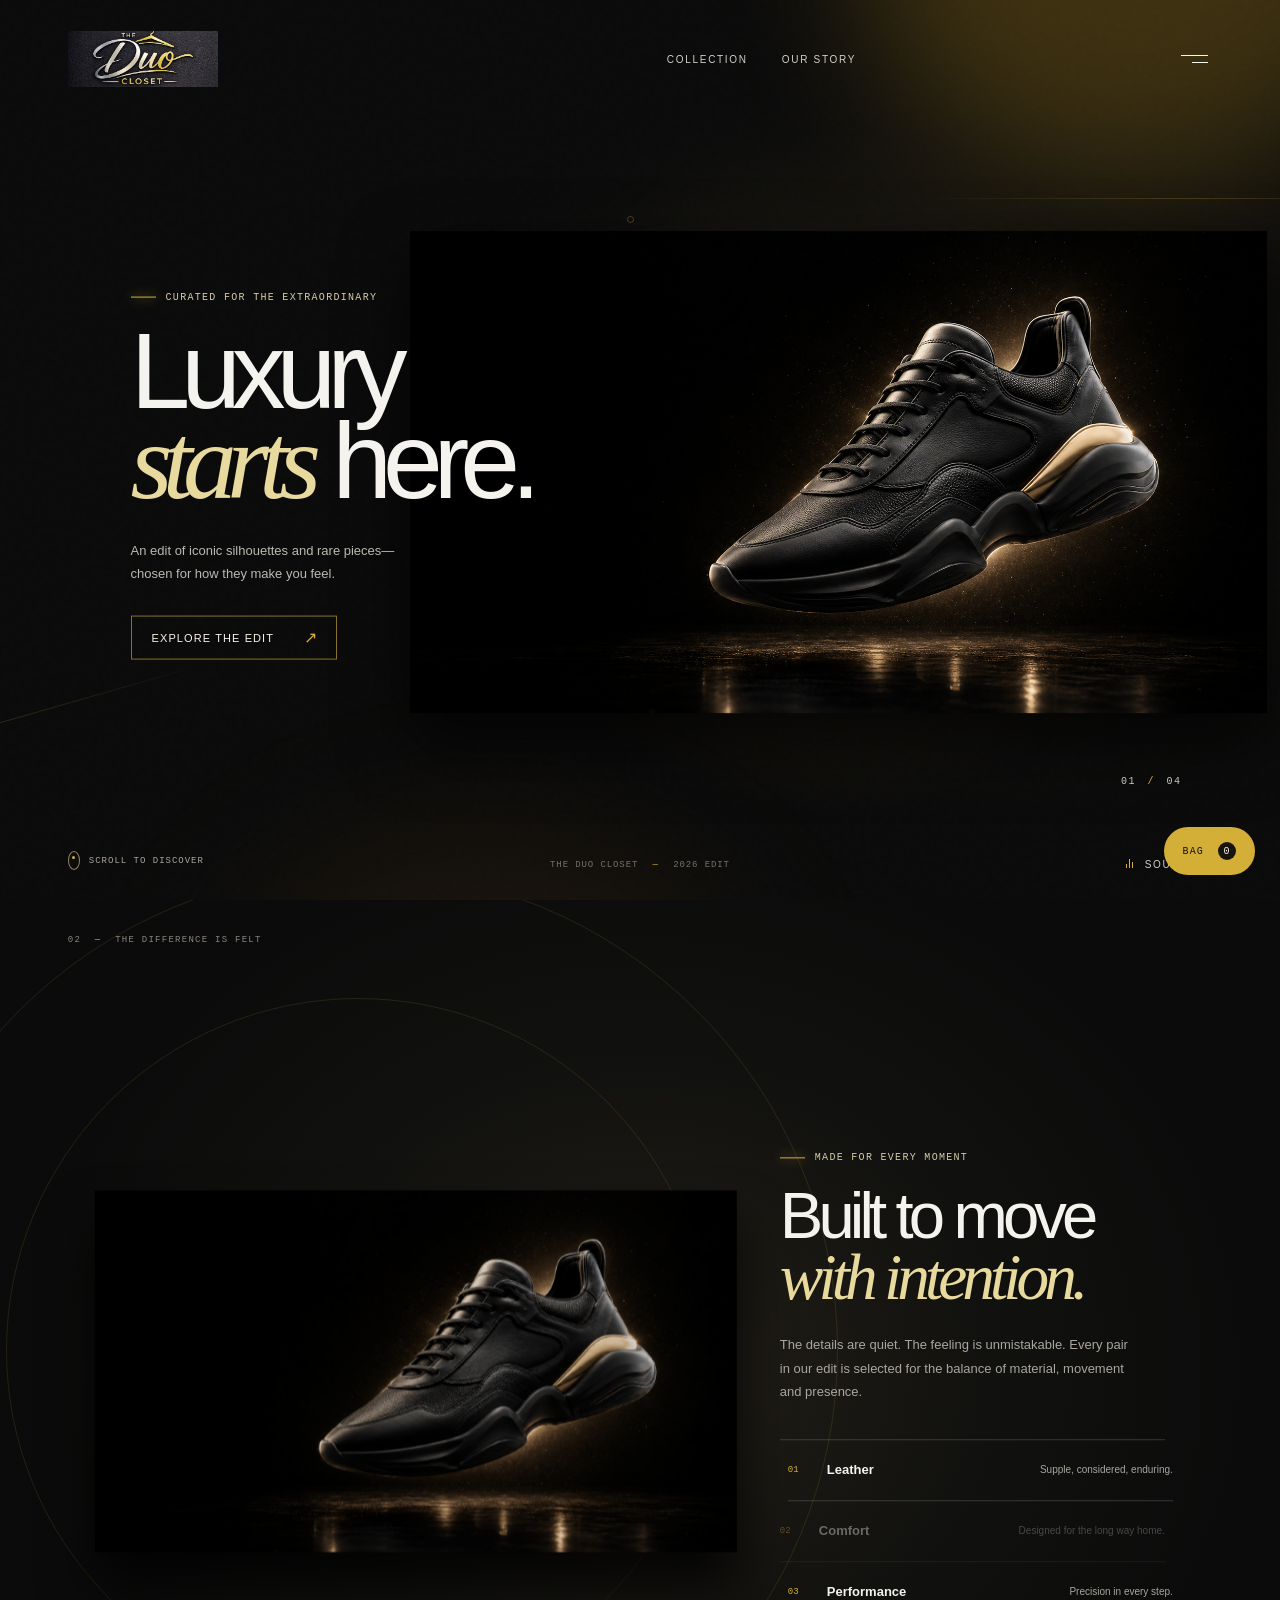
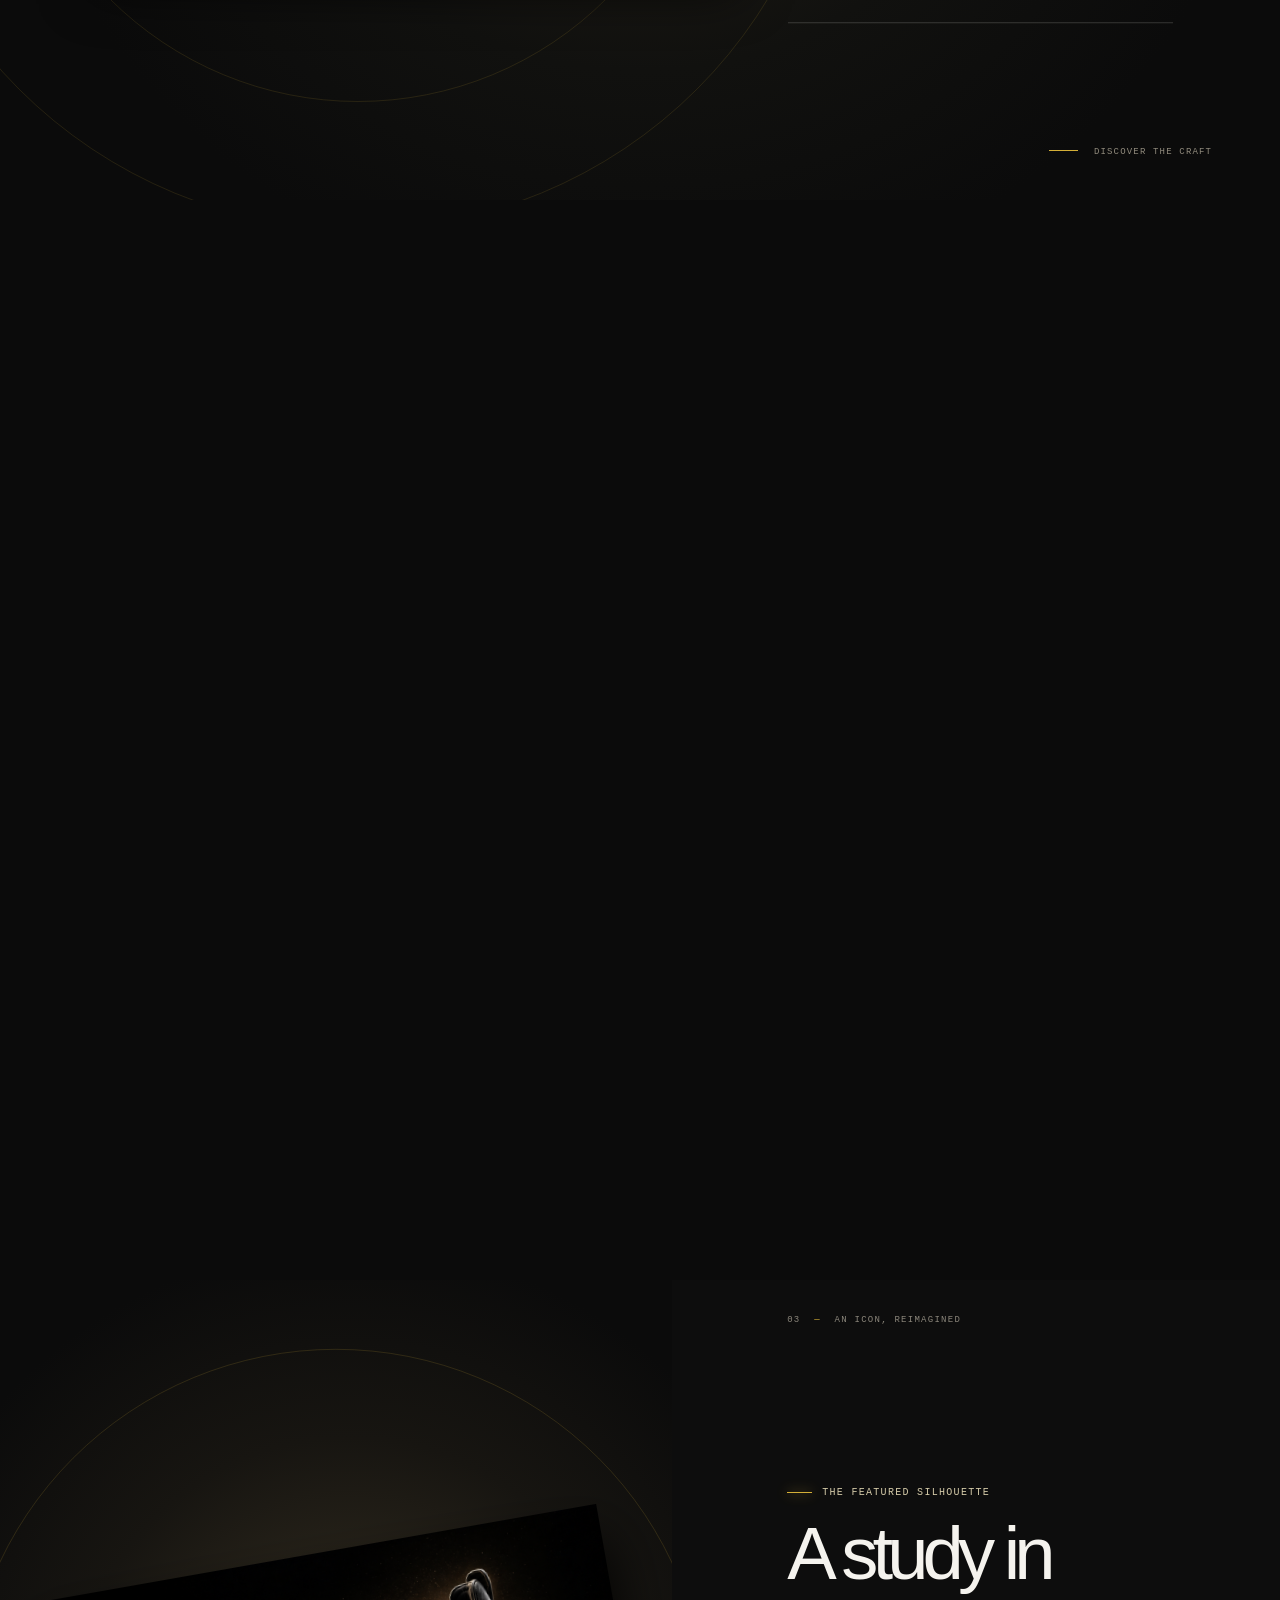
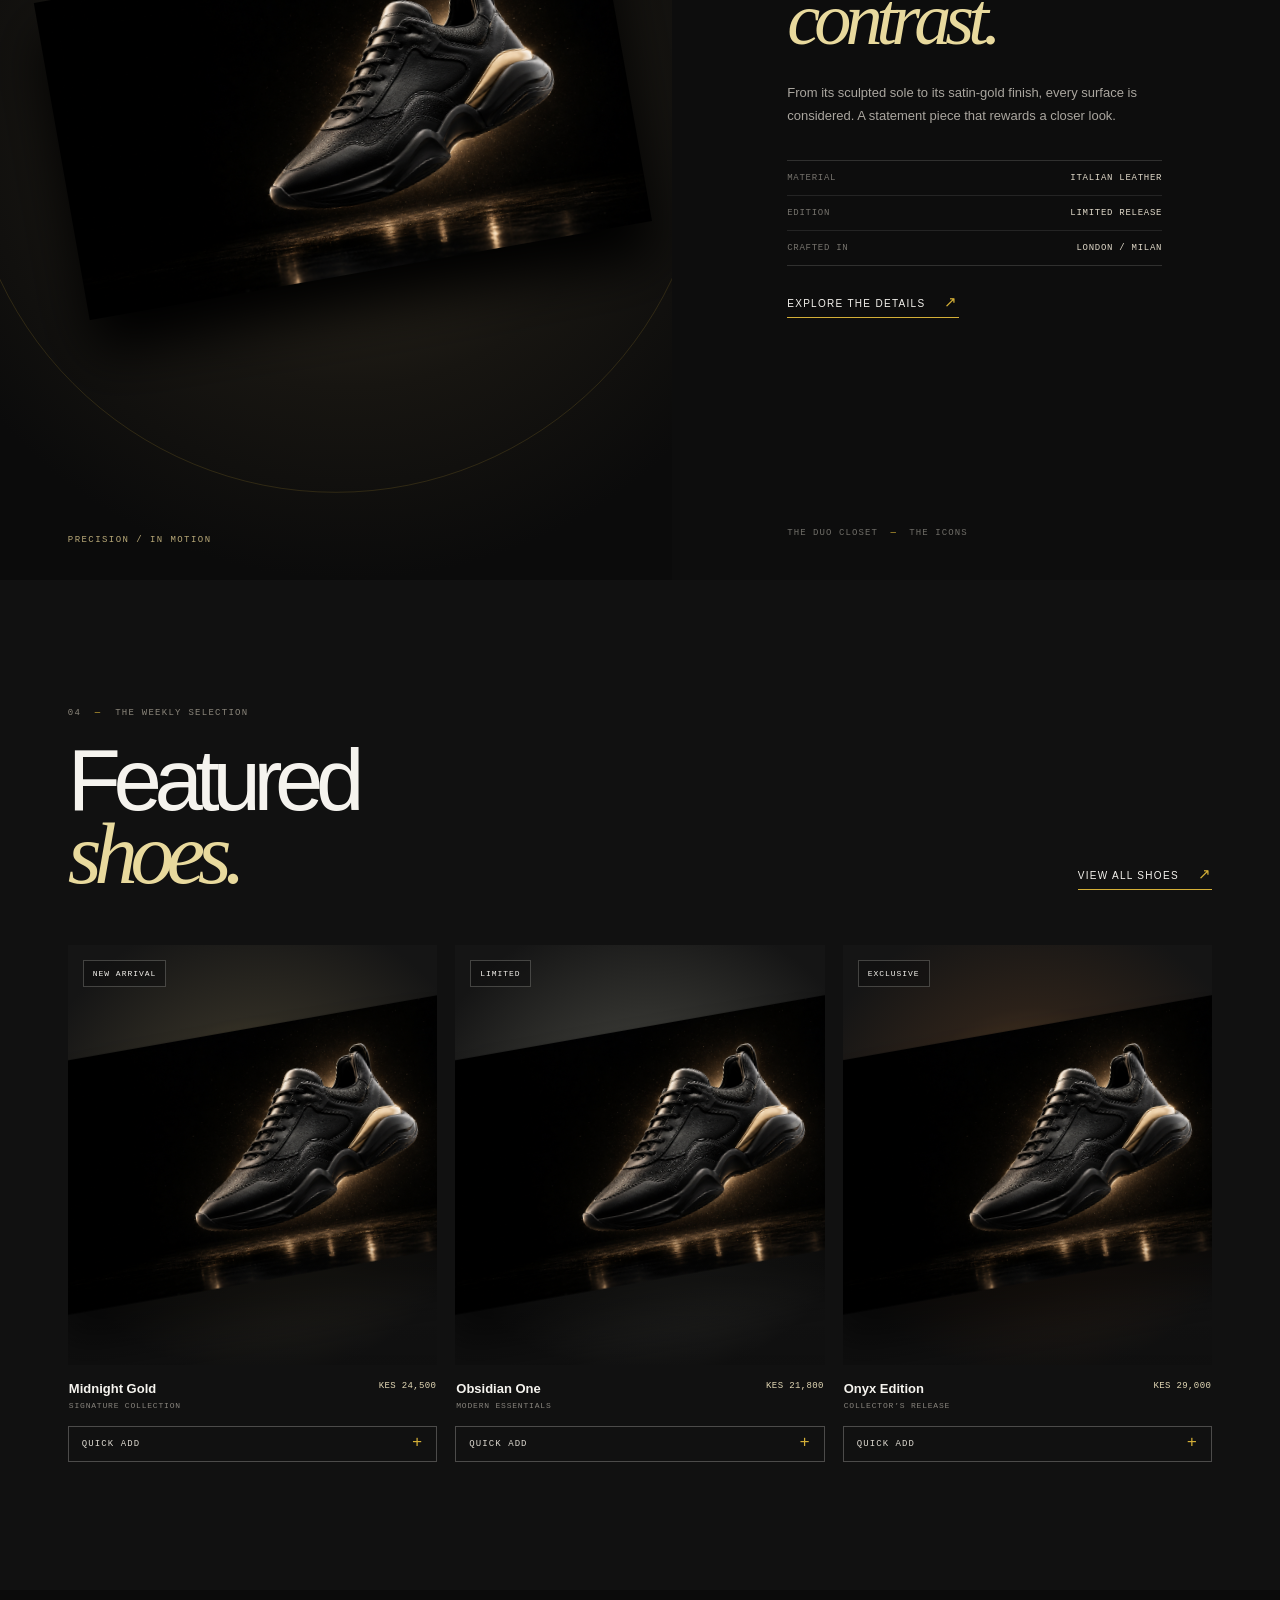
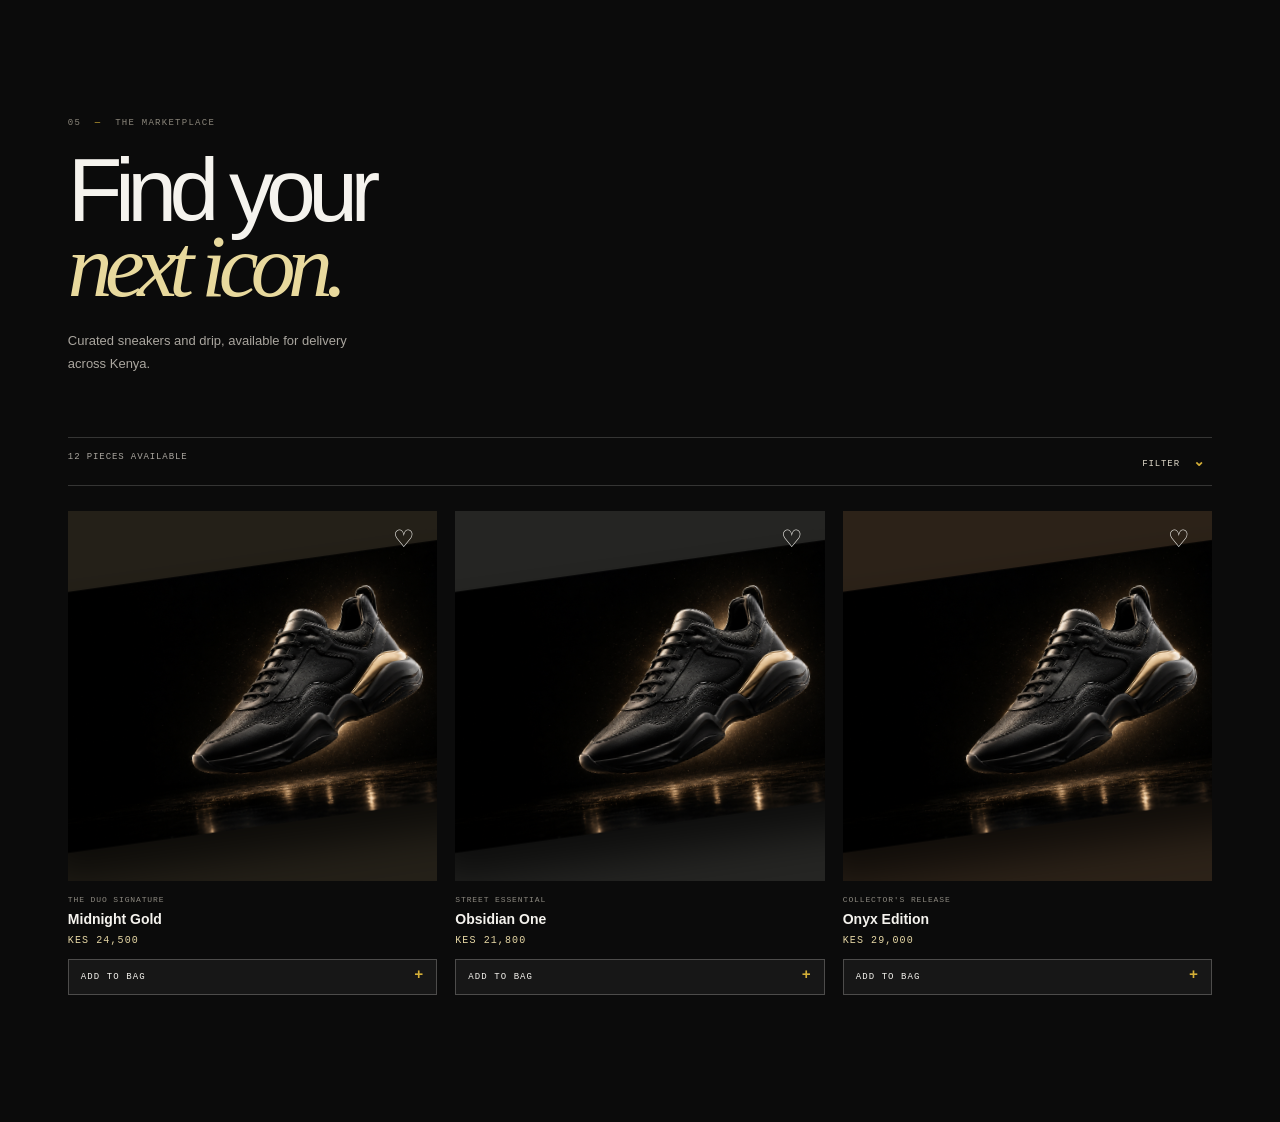
==== commit e770526e: "Update index.html" ====
--- a/index.html
+++ b/index.html
@@ -8,7 +8,7 @@
     <link rel="preconnect" href="https://fonts.googleapis.com" />
     <link rel="preconnect" href="https://fonts.gstatic.com" crossorigin />
     <link href="https://fonts.googleapis.com/css2?family=DM+Mono:wght@400;500&family=Manrope:wght@400;500;600;700&family=Playfair+Display:ital,wght@0,500;0,600;1,500&display=swap" rel="stylesheet" />
-    <link rel="stylesheet" href="style.css" />
+    <link rel="stylesheet" href="styles.css" />
   </head>
   <body>
     <main class="hero" id="top">
--- a/styles.css
+++ b/styles.css
@@ -0,0 +1,6 @@
+:root{--ink:#0b0b0b;--gold:#d4af37;--cream:#f5f3ee;--muted:#aaa79e}*{box-sizing:border-box}html{background:var(--ink);scroll-behavior:smooth}body{margin:0;background:var(--ink);color:var(--cream);font-family:Manrope,Arial,sans-serif}.hero{min-height:100svh;overflow:hidden;isolation:isolate;position:relative;background:radial-gradient(ellipse 65% 62% at 75% 50%,#242019 0%,#11100e 31%,#0b0b0b 69%)}.nav{align-items:center;display:flex;justify-content:space-between;left:0;padding:31px 5.3vw;position:absolute;right:0;top:0;z-index:5}.brand{color:var(--cream);font-size:18px;font-weight:600;letter-spacing:-.06em;text-decoration:none}.brand span{font-family:'Playfair Display',serif;font-style:italic;font-weight:500;letter-spacing:-.08em}.nav-links{display:flex;gap:34px;margin-left:10vw}.nav-links a,.sound{color:#d3d0c8;font-size:10px;letter-spacing:.17em;text-decoration:none;text-transform:uppercase}.menu{align-items:flex-end;background:transparent;border:0;cursor:pointer;display:flex;flex-direction:column;gap:6px;padding:4px}.menu i{background:var(--cream);display:block;height:1px;width:27px}.menu i+ i{width:16px}.hero-copy{left:10.2vw;position:absolute;top:50%;transform:translateY(-43%);width:min(470px,45vw);z-index:3}.eyebrow{align-items:center;color:#d5cba9;display:flex;font-family:'DM Mono',monospace;font-size:10px;gap:10px;letter-spacing:.13em;margin:0 0 23px;text-transform:uppercase}.eyebrow span{background:var(--gold);box-shadow:0 0 12px var(--gold);height:1px;width:25px}h1{font-size:clamp(66px,8.4vw,138px);font-weight:500;letter-spacing:-.085em;line-height:.84;margin:0}h1 em{color:#e8d99d;font-family:'Playfair Display',serif;font-weight:500;letter-spacing:-.09em}.intro{color:#bbb8b1;font-size:13px;line-height:1.8;margin:31px 0;max-width:300px}.cta{align-items:center;border:1px solid rgba(212,175,55,.62);color:#f7f3e7;display:inline-flex;font-size:11px;gap:30px;letter-spacing:.1em;padding:15px 18px 15px 20px;text-decoration:none;text-transform:uppercase;transition:background .35s,color .35s}.cta b{color:var(--gold);font-size:16px;font-weight:400;line-height:0;transition:transform .35s}.cta:hover{background:var(--gold);color:#111}.cta:hover b{color:#111;transform:translate(3px,-3px)}.product-stage{height:min(82vh,790px);position:absolute;right:1vw;top:50%;transform:translateY(-47%);width:min(67vw,1010px);z-index:1}.product-stage img{filter:drop-shadow(0 29px 34px rgba(0,0,0,.7));height:100%;object-fit:contain;object-position:center;position:relative;width:100%;z-index:2;animation:float 6s ease-in-out infinite}.product-halo{background:radial-gradient(circle,rgba(212,175,55,.36),rgba(212,175,55,.05) 34%,transparent 67%);border-radius:50%;inset:4% 5%;position:absolute;animation:breathe 7s ease-in-out infinite}.product-index{bottom:6%;color:#ccc8bd;font-family:'DM Mono',monospace;font-size:10px;letter-spacing:.15em;position:absolute;right:10%;z-index:3}.product-index span{color:var(--gold);margin:0 4px}.hero-footer{align-items:end;bottom:30px;display:grid;grid-template-columns:1fr 1fr 1fr;left:5.3vw;position:absolute;right:5.3vw;z-index:4}.scroll-cue{align-items:center;color:#aaa69e;display:flex;font-family:'DM Mono',monospace;font-size:9px;gap:9px;letter-spacing:.11em;text-decoration:none;text-transform:uppercase}.scroll-dot{border:1px solid #91846a;border-radius:50%;height:19px;position:relative;width:12px}.scroll-dot:after{animation:scroll 1.7s ease-in-out infinite;background:var(--gold);border-radius:50%;content:'';height:3px;left:3.5px;position:absolute;top:4px;width:3px}.season{color:#74716b;font-family:'DM Mono',monospace;font-size:9px;letter-spacing:.1em;margin:0;text-align:center}.season span{color:var(--gold);padding:0 8px}.sound{background:none;border:0;cursor:pointer;justify-self:end;padding:0}.sound-bars{align-items:flex-end;display:inline-flex;gap:2px;height:10px;margin-right:7px}.sound-bars i{animation:equalize .9s ease-in-out infinite alternate;background:var(--gold);display:block;height:4px;width:1px}.sound-bars i:nth-child(2){animation-delay:.25s;height:9px}.sound-bars i:nth-child(3){animation-delay:.4s;height:6px}.aurora{border-radius:50%;filter:blur(70px);opacity:.34;pointer-events:none;position:absolute;z-index:-1}.aurora-one{background:#9d781c;height:36vw;right:-10vw;top:-22vw;width:43vw}.aurora-two{background:#382810;height:30vw;bottom:-25vw;left:18vw;width:40vw}.grain{background-image:url("data:image/svg+xml,%3Csvg viewBox='0 0 180 180' xmlns='http://www.w3.org/2000/svg'%3E%3Cfilter id='n'%3E%3CfeTurbulence type='fractalNoise' baseFrequency='.9' numOctaves='2' stitchTiles='stitch'/%3E%3C/filter%3E%3Crect width='100%25' height='100%25' filter='url(%23n)' opacity='.32'/%3E%3C/svg%3E");inset:0;mix-blend-mode:soft-light;opacity:.22;pointer-events:none;position:absolute;z-index:4}.line{background:linear-gradient(90deg,transparent,rgba(212,175,55,.22),transparent);height:1px;position:absolute;width:42vw}.line-one{right:-14vw;top:22%}.line-two{bottom:18%;left:-25vw;transform:rotate(-16deg)}.orb{border:1px solid rgba(212,175,55,.32);border-radius:50%;position:absolute}.orb-one{height:7px;left:49%;top:24%;width:7px}.orb-two{height:3px;right:9%;top:70%;width:3px}@keyframes float{50%{transform:translate3d(0,-12px,0) rotate(-.7deg)}}@keyframes breathe{50%{opacity:.65;transform:scale(1.08)}}@keyframes scroll{50%{transform:translateY(7px)}}@keyframes equalize{to{height:10px}}@media(max-width:700px){.nav{padding:25px 7vw}.nav-links{display:none}.hero-copy{left:7vw;top:29%;transform:none;width:86vw}.hero-copy h1{font-size:clamp(64px,19vw,100px)}.intro{font-size:12px;margin:23px 0}.product-stage{height:52vh;right:-13vw;top:auto;bottom:4%;transform:none;width:112vw}.product-stage img{object-position:center}.hero-footer{bottom:22px;left:7vw;right:7vw}.season,.sound{display:none}.hero-footer{grid-template-columns:1fr}.product-index{bottom:16%;right:22%}.aurora-one{height:75vw;right:-22vw;top:26%;width:75vw}}
+:root{--ink:#0b0b0b;--gold:#d4af37;--cream:#f5f3ee;--muted:#aaa79e}.craft{background:#0b0b0b;height:220vh;position:relative}.craft-sticky{background:radial-gradient(ellipse 65% 80% at 50% 52%,#242018 0%,#11110f 42%,#0b0b0b 74%);height:100svh;overflow:hidden;position:sticky;top:0}.section-number{color:#8b867b;font-family:'DM Mono',monospace;font-size:9px;left:5.3vw;letter-spacing:.14em;margin:0;position:absolute;text-transform:uppercase;top:35px}.section-number span{color:var(--gold);padding:0 7px}.craft-product{height:79vh;left:4vw;position:absolute;top:50%;transform:translateY(-47%);width:57vw;z-index:2}.craft-product img{filter:drop-shadow(0 40px 30px #000);height:100%;object-fit:contain;width:100%;will-change:transform}.craft-copy{position:absolute;right:9vw;top:50%;transform:translateY(-42%);width:min(385px,34vw);z-index:3}.craft-copy h2{font-size:clamp(42px,5.1vw,78px);font-weight:500;letter-spacing:-.075em;line-height:.93;margin:0}.craft-copy h2 em{color:#e8d99d;font-family:'Playfair Display',serif;font-weight:500}.craft-description{color:#aaa69f;font-size:13px;line-height:1.8;margin:26px 0 35px;max-width:350px}.pillars{border-top:1px solid rgba(245,243,238,.18)}.pillar{align-items:center;border-bottom:1px solid rgba(245,243,238,.18);display:grid;grid-template-columns:39px 1fr auto;min-height:61px;opacity:.38;transition:opacity .5s,transform .5s}.pillar.active{opacity:1;transform:translateX(8px)}.pillar p{color:var(--gold);font-family:'DM Mono',monospace;font-size:9px}.pillar h3{font-size:13px;font-weight:600;margin:0}.pillar span{color:#aaa69f;font-size:10px}.craft-progress{bottom:34px;color:#918b7d;font-family:'DM Mono',monospace;font-size:9px;letter-spacing:.13em;position:absolute;right:5.3vw;text-transform:uppercase}.craft-progress span{background:var(--gold);display:inline-block;height:1px;margin:0 9px 3px 0;width:29px}.craft-orbit{border:1px solid rgba(212,175,55,.13);border-radius:50%;left:28%;position:absolute;top:50%;transform:translate(-50%,-50%)}.orbit-a{height:55vw;width:55vw}.orbit-b{height:75vw;width:75vw}@media(max-width:700px){.craft{height:190vh}.section-number{left:7vw;top:27px}.craft-copy{bottom:9vh;left:7vw;right:auto;top:auto;transform:none;width:86vw}.craft-copy h2{font-size:46px}.craft-copy .eyebrow{margin-bottom:15px}.craft-description{font-size:12px;margin:17px 0 20px}.pillar{min-height:49px}.pillar span{display:none}.craft-product{height:48vh;left:-10vw;top:27%;width:120vw}.craft-orbit{left:50%;top:28%}.orbit-a{height:80vw;width:80vw}.orbit-b{height:125vw;width:125vw}.craft-progress{bottom:24px;right:7vw}}
+:root{--ink:#0b0b0b;--gold:#d4af37;--cream:#f5f3ee;--muted:#aaa79e}.editorial{background:#0d0d0d;display:grid;grid-template-columns:1.05fr .95fr;min-height:100svh;overflow:hidden}.editorial-visual{background:radial-gradient(circle at 52% 48%,#373022,#171511 47%,#0b0b0b 80%);min-height:100svh;overflow:hidden;position:relative}.editorial-visual:before{border:1px solid rgba(212,175,55,.16);border-radius:50%;content:'';height:58vw;left:50%;position:absolute;top:49%;transform:translate(-50%,-50%);width:58vw}.editorial-visual img{filter:drop-shadow(0 35px 27px #000);height:78vh;left:51%;object-fit:contain;position:absolute;top:48%;transform:translate(-50%,-50%) rotate(-10deg);transition:transform 1s ease;width:85%}.editorial:hover .editorial-visual img{transform:translate(-48%,-52%) rotate(-3deg) scale(1.05)}.visual-label{bottom:35px;color:#b9a978;font-family:'DM Mono',monospace;font-size:9px;left:5.3vw;letter-spacing:.16em;position:absolute;text-transform:uppercase}.editorial-content{min-height:100svh;padding:35px 9vw 34px;position:relative}.editorial-content .section-number{left:auto;position:static}.editorial-copy{margin-top:clamp(90px,18vh,180px);max-width:375px}.editorial-copy h2{font-size:clamp(48px,5.8vw,85px);font-weight:500;letter-spacing:-.08em;line-height:.88;margin:0}.editorial-copy h2 em{color:#e8d99d;font-family:'Playfair Display',serif;font-weight:500}.editorial-copy>p:not(.eyebrow){color:#aaa69f;font-size:13px;line-height:1.8;margin:28px 0}.specs{border-bottom:1px solid rgba(245,243,238,.15);border-top:1px solid rgba(245,243,238,.15);margin:33px 0 27px}.specs div{border-bottom:1px solid rgba(245,243,238,.1);display:flex;justify-content:space-between;padding:12px 0}.specs div:last-child{border-bottom:0}.specs dt,.specs dd{font-family:'DM Mono',monospace;font-size:9px;letter-spacing:.08em;margin:0;text-transform:uppercase}.specs dt{color:#76736d}.specs dd{color:#dfd8c8}.text-link{border-bottom:1px solid var(--gold);color:#f5f3ee;display:inline-flex;font-size:10px;gap:19px;letter-spacing:.13em;padding-bottom:8px;text-decoration:none;text-transform:uppercase}.text-link b{color:var(--gold);font-size:15px;font-weight:400;line-height:.5}.editorial-marker{bottom:33px;color:#706e68;font-family:'DM Mono',monospace;font-size:9px;letter-spacing:.12em;position:absolute;text-transform:uppercase}.editorial-marker span{color:var(--gold);padding:0 6px}@media(max-width:700px){.editorial{display:block}.editorial-visual{min-height:53svh}.editorial-visual:before{height:110vw;width:110vw}.editorial-visual img{height:48vh;width:118%}.visual-label{bottom:23px;left:7vw}.editorial-content{min-height:62svh;padding:28px 7vw 82px}.editorial-copy{margin-top:60px;max-width:none}.editorial-copy h2{font-size:53px}.editorial-marker{bottom:27px}.editorial-copy>p:not(.eyebrow){font-size:12px;margin:19px 0}.specs{margin:24px 0}}
+:root{--ink:#0b0b0b;--gold:#d4af37;--cream:#f5f3ee;--muted:#aaa79e}.featured{background:#111;min-height:100svh;padding:clamp(70px,10vw,140px) 5.3vw}.featured-heading{align-items:end;display:flex;justify-content:space-between;margin-bottom:55px}.featured-heading .section-number{left:auto;position:static}.featured h2{font-size:clamp(50px,6.8vw,100px);font-weight:500;letter-spacing:-.085em;line-height:.84;margin:25px 0 0}.featured h2 em{color:#e8d99d;font-family:'Playfair Display',serif;font-weight:500}.product-grid{display:grid;gap:18px;grid-template-columns:repeat(3,1fr)}.shoe-card{min-width:0;position:relative}.card-media{align-items:center;aspect-ratio:.88;display:flex;justify-content:center;overflow:hidden;position:relative}.card-media:after{background:linear-gradient(180deg,transparent 60%,rgba(0,0,0,.28));content:'';inset:0;pointer-events:none;position:absolute}.card-media.dusk{background:radial-gradient(circle at 52% 47%,#75643a,#2e2b23 43%,#151515 80%)}.card-media.stone{background:radial-gradient(circle at 52% 47%,#56564f,#2e2e2b 47%,#151515 80%)}.card-media.ember{background:radial-gradient(circle at 52% 47%,#76542d,#2b2119 46%,#151515 80%)}.card-media img{filter:drop-shadow(0 28px 20px rgba(0,0,0,.6));height:74%;object-fit:contain;transform:rotate(-10deg) scale(1.15);transition:transform .7s cubic-bezier(.2,.8,.2,1);width:105%}.shoe-card:hover .card-media img{transform:rotate(-3deg) scale(1.3)}.card-tag{background:rgba(15,15,15,.55);border:1px solid rgba(245,243,238,.22);color:#f5f3ee;font-family:'DM Mono',monospace;font-size:8px;left:15px;letter-spacing:.12em;padding:8px 9px;position:absolute;text-transform:uppercase;top:15px;z-index:2}.card-info{align-items:start;display:flex;justify-content:space-between;padding:16px 1px}.card-info h3{font-size:13px;font-weight:600;margin:0 0 5px}.card-info p{color:#88847d;font-family:'DM Mono',monospace;font-size:8px;letter-spacing:.1em;margin:0;text-transform:uppercase}.card-info>span{color:#e3d8b5;font-family:'DM Mono',monospace;font-size:9px;letter-spacing:.04em;white-space:nowrap}.quick-add{background:transparent;border:1px solid rgba(245,243,238,.26);color:#ddd9d0;cursor:pointer;font-family:'DM Mono',monospace;font-size:9px;letter-spacing:.12em;padding:12px 13px;text-align:left;text-transform:uppercase;transition:background .35s,border-color .35s,color .35s;width:100%}.quick-add b{color:var(--gold);float:right;font-size:17px;font-weight:400;line-height:8px}.quick-add:hover{background:var(--gold);border-color:var(--gold);color:#111}.quick-add:hover b{color:#111}@media(max-width:700px){.featured{padding:74px 7vw}.featured-heading{align-items:start;margin-bottom:37px}.featured-heading .text-link{margin-top:30px}.featured h2{font-size:56px;margin-top:19px}.product-grid{gap:37px;grid-template-columns:1fr}.card-media{aspect-ratio:1.08}.card-info{padding-top:14px}}
+:root{--ink:#0b0b0b;--gold:#d4af37;--cream:#f5f3ee;--muted:#aaa79e}.shop{background:#0b0b0b;padding:clamp(75px,10vw,140px) 5.3vw}.shop-intro{max-width:480px}.shop-intro .section-number{left:auto;position:static}.shop-intro h2{font-size:clamp(54px,7vw,105px);font-weight:500;letter-spacing:-.085em;line-height:.84;margin:25px 0}.shop-intro h2 em,.checkout h2 em,.receipt h2 em{color:#e8d99d;font-family:'Playfair Display',serif;font-weight:500}.shop-intro>p:last-child{color:#aaa69f;font-size:13px;line-height:1.8;max-width:310px}.shop-toolbar{border-bottom:1px solid rgba(245,243,238,.18);border-top:1px solid rgba(245,243,238,.18);color:#aaa69f;display:flex;font-family:'DM Mono',monospace;font-size:9px;justify-content:space-between;letter-spacing:.1em;margin:62px 0 25px;padding:14px 0;text-transform:uppercase}.filter-button{background:none;border:0;color:#ddd7c8;cursor:pointer;font-family:inherit;font-size:inherit;letter-spacing:inherit;text-transform:inherit}.filter-button b{color:var(--gold);font-size:14px;padding-left:7px}.shop-grid{display:grid;gap:18px;grid-template-columns:repeat(3,1fr)}.shop-product h3{font-size:14px;font-weight:600;margin:7px 0}.shop-image{align-items:center;aspect-ratio:1;display:flex;justify-content:center;overflow:hidden;position:relative}.shop-image img{filter:drop-shadow(0 24px 18px rgba(0,0,0,.65));height:75%;object-fit:contain;transform:rotate(-8deg) scale(1.18);transition:transform .6s ease;width:105%}.shop-product:hover .shop-image img{transform:rotate(-1deg) scale(1.31)}.shade-1{background:#242018}.shade-2{background:#252523}.shade-3{background:#2c2218}.heart{background:transparent;border:0;color:#f5f3ee;cursor:pointer;font-size:24px;position:absolute;right:16px;top:13px;z-index:1}.product-type,.price{color:#8e8a81;font-family:'DM Mono',monospace;font-size:8px;letter-spacing:.11em;margin:14px 0 0;text-transform:uppercase}.price{color:#e6d7a5;font-size:10px;margin:8px 0 13px}.bag-button{background:#171717;border:1px solid rgba(245,243,238,.24);color:#f5f3ee;cursor:pointer;font-family:'DM Mono',monospace;font-size:9px;letter-spacing:.12em;padding:12px;text-align:left;text-transform:uppercase;width:100%}.bag-button b{color:var(--gold);float:right;font-size:15px;line-height:8px}.bag-toggle{background:var(--gold);border:0;border-radius:40px;bottom:25px;color:#15120a;cursor:pointer;font-family:'DM Mono',monospace;font-size:10px;letter-spacing:.11em;padding:15px 19px;position:fixed;right:25px;text-transform:uppercase;z-index:20}.bag-toggle span{background:#17140d;border-radius:50%;color:#f5f3ee;display:inline-grid;height:18px;margin-left:7px;place-items:center;width:18px}.cart{background:#111;color:#f5f3ee;display:flex;flex-direction:column;height:100svh;padding:28px;position:fixed;right:0;top:0;transform:translateX(101%);transition:transform .5s cubic-bezier(.2,.8,.2,1);width:min(430px,100vw);z-index:30}.cart.open{transform:translateX(0)}.cart-head{align-items:center;border-bottom:1px solid rgba(245,243,238,.18);display:flex;justify-content:space-between;padding-bottom:21px}.cart-head p{font-size:19px;margin:0}.cart-close,.checkout-close{background:0;border:0;color:#f5f3ee;cursor:pointer;font-size:29px;font-weight:300}.cart-empty{color:#8e8a81;font-size:13px;margin:auto}.cart-items{display:grid;gap:14px;padding:26px 0}.cart-item{align-items:center;border-bottom:1px solid rgba(245,243,238,.12);display:flex;gap:14px;padding-bottom:14px}.cart-thumb{background:#2b2821;height:63px;width:70px}.cart-item p{font-size:12px;margin:0}.cart-item span{color:#d9c991;font-family:'DM Mono',monospace;font-size:9px}.cart-footer{border-top:1px solid rgba(245,243,238,.18);margin-top:auto;padding-top:20px}.cart-footer>div{display:flex;justify-content:space-between;margin-bottom:18px}.cart-footer span{color:#aaa69f;font-family:'DM Mono',monospace;font-size:9px;text-transform:uppercase}.cart-footer strong{color:#e6d7a5;font-size:13px}.checkout-button,.checkout-form button,.receipt-close{background:var(--gold);border:0;color:#17140d;cursor:pointer;font-family:'DM Mono',monospace;font-size:10px;letter-spacing:.11em;padding:16px;text-transform:uppercase;width:100%}.checkout-button:disabled{cursor:not-allowed;opacity:.35}.checkout-button b,.checkout-form button b{float:right;font-size:16px;line-height:8px}.cart-backdrop,.checkout,.receipt{background:rgba(0,0,0,.62);inset:0;opacity:0;pointer-events:none;position:fixed;transition:opacity .35s;z-index:25}.cart-backdrop.open,.checkout.open,.receipt.open{opacity:1;pointer-events:auto}.checkout,.receipt{align-items:center;display:flex;justify-content:center;z-index:35}.checkout-panel,.receipt-card{background:#111;max-height:94svh;overflow:auto;padding:clamp(28px,5vw,66px);position:relative;width:min(590px,92vw)}.checkout-close{position:absolute;right:22px;top:17px}.checkout h2,.receipt h2{font-size:clamp(48px,6vw,80px);font-weight:500;letter-spacing:-.08em;line-height:.84;margin:21px 0}.checkout-summary,.receipt-message{color:#aaa69f;font-size:13px;line-height:1.7}.checkout-form{display:grid;gap:18px;margin-top:27px}.checkout-form label{color:#c8c4ba;font-family:'DM Mono',monospace;font-size:9px;letter-spacing:.1em;text-transform:uppercase}.checkout-form input{background:#181818;border:1px solid rgba(245,243,238,.22);color:#f5f3ee;display:block;font:13px Manrope,sans-serif;margin-top:8px;padding:14px;width:100%}.payment-note{color:#77736c;font-family:'DM Mono',monospace;font-size:8px;letter-spacing:.06em;line-height:1.6;margin-top:18px}.receipt-card{text-align:center}.receipt-mark{color:#dfd7c3;font-size:17px;font-weight:600;letter-spacing:-.06em}.receipt-card .eyebrow{justify-content:center}.receipt-details{border-bottom:1px solid rgba(245,243,238,.2);border-top:1px solid rgba(245,243,238,.2);font-family:'DM Mono',monospace;font-size:10px;letter-spacing:.05em;margin:27px 0;padding:14px 0;text-align:left}.receipt-details div{display:flex;justify-content:space-between;padding:7px 0}.receipt-details span{color:#89857d}.receipt-close{width:auto}@media(max-width:700px){.shop{padding:74px 7vw}.shop-grid{gap:43px;grid-template-columns:1fr}.shop-image{aspect-ratio:1.12}.shop-toolbar{margin-top:42px}.cart{padding:22px}.bag-toggle{bottom:18px;right:18px}.checkout-panel,.receipt-card{padding:35px 25px}.checkout h2,.receipt h2{font-size:55px}}
+:root{--ink:#0b0b0b;--gold:#d4af37;--cream:#f5f3ee;--muted:#aaa79e}.brand{align-items:center;display:flex;height:56px;overflow:hidden;width:150px}.brand img{height:70px;object-fit:cover;object-position:center 44%;width:150px}.brand-name{clip:rect(0 0 0 0);clip-path:inset(50%);height:1px;overflow:hidden;position:absolute;white-space:nowrap;width:1px}
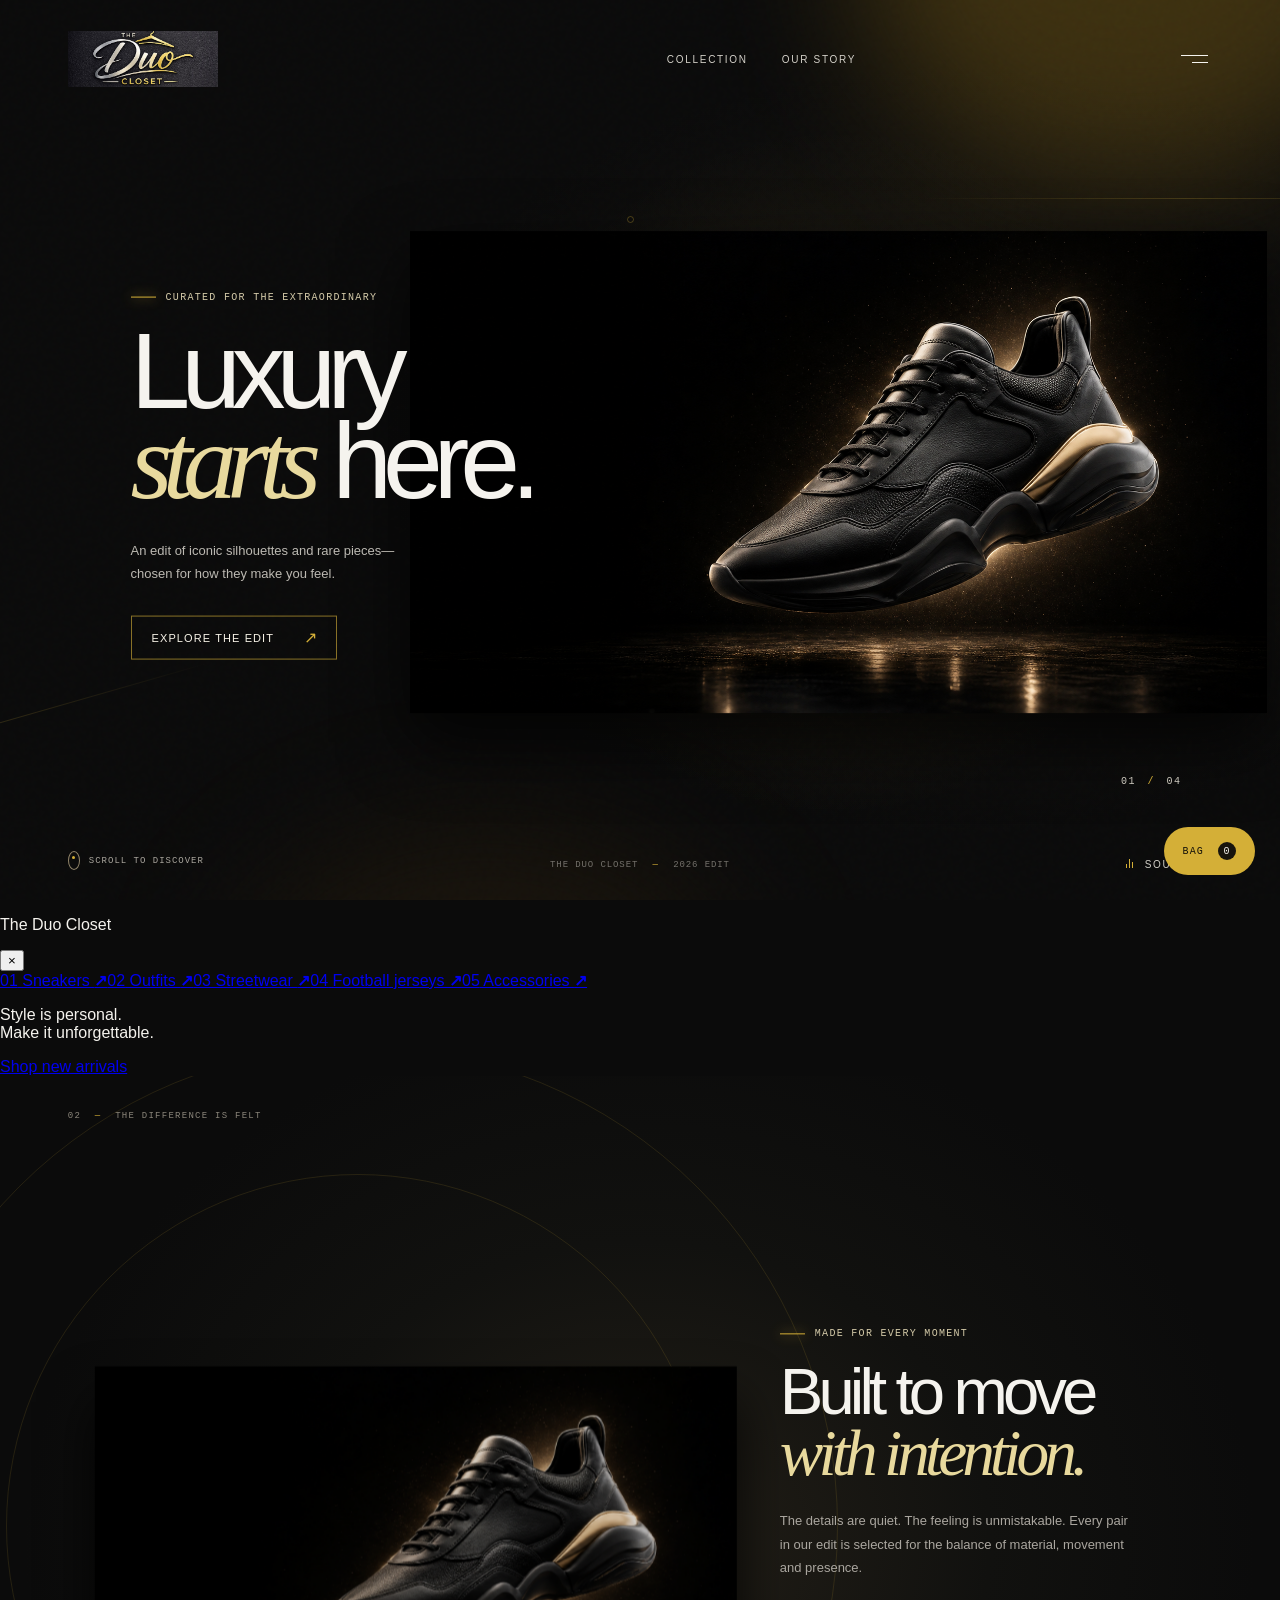
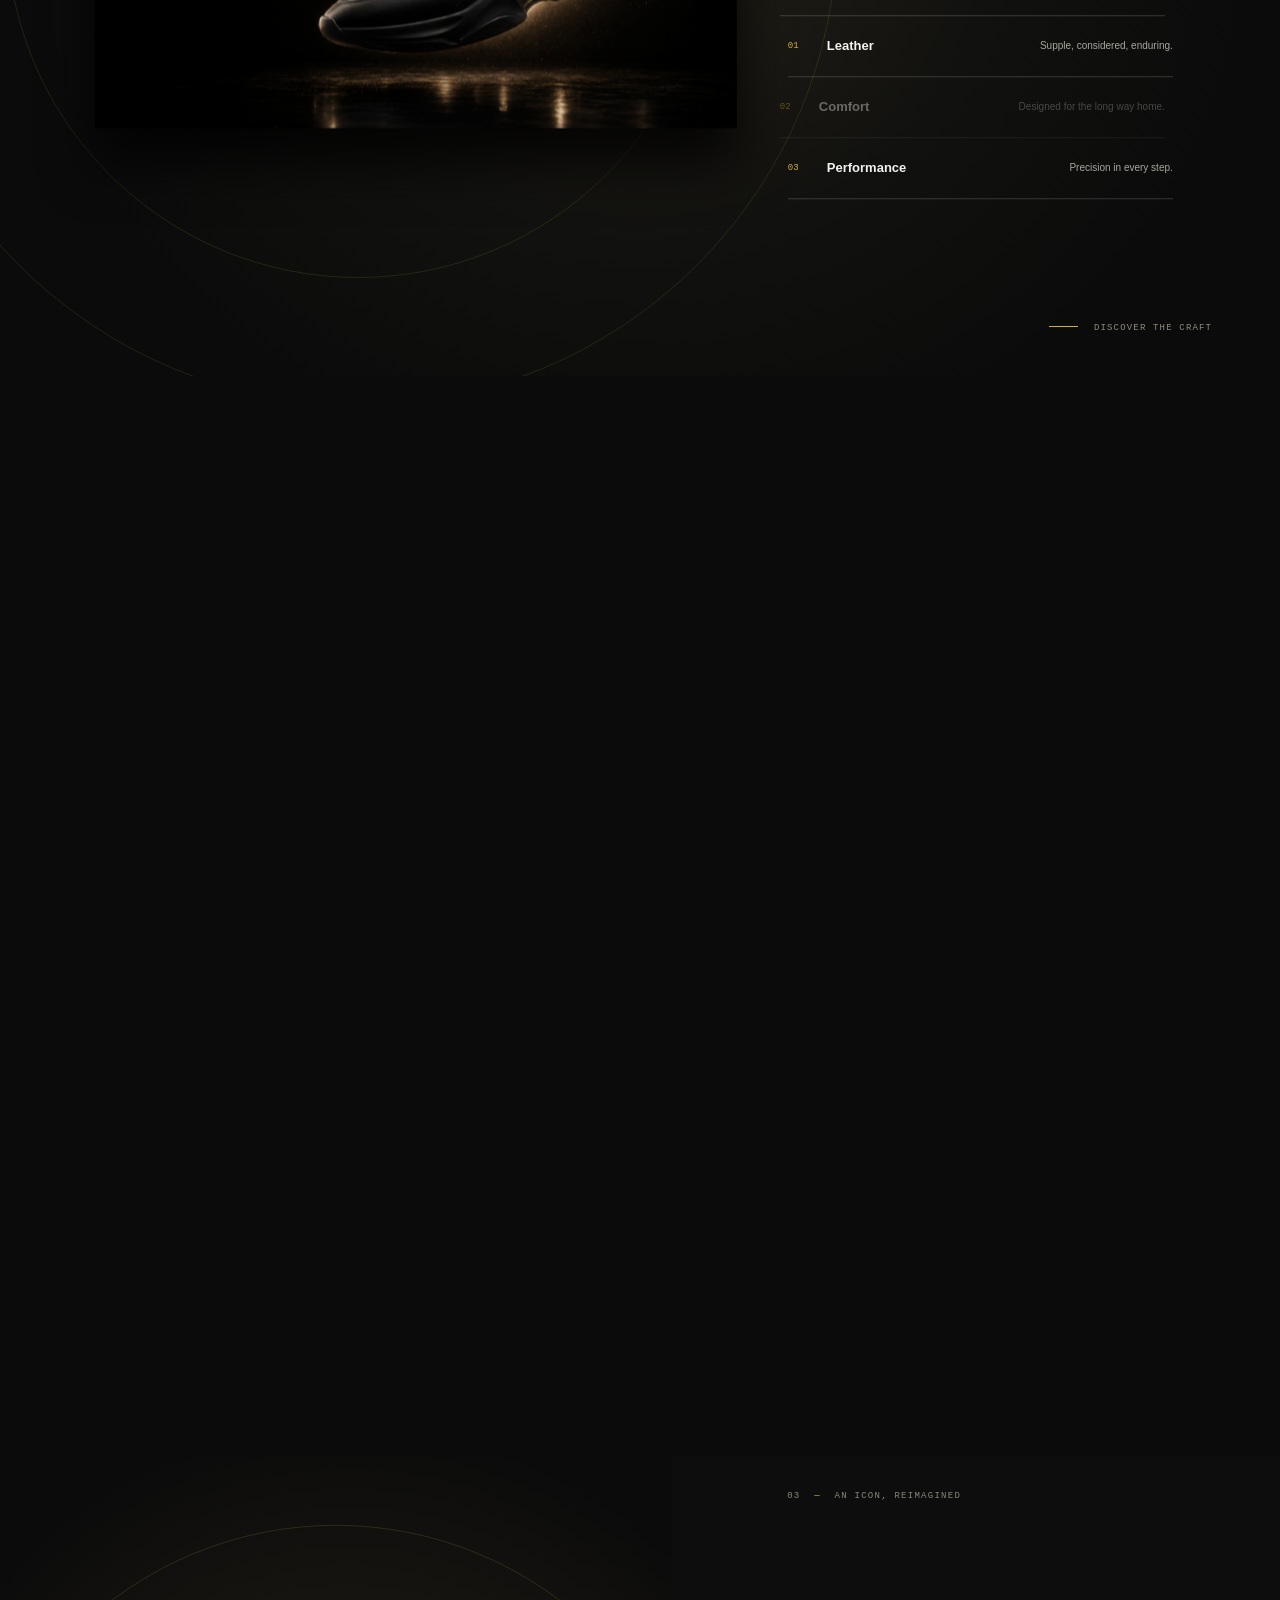
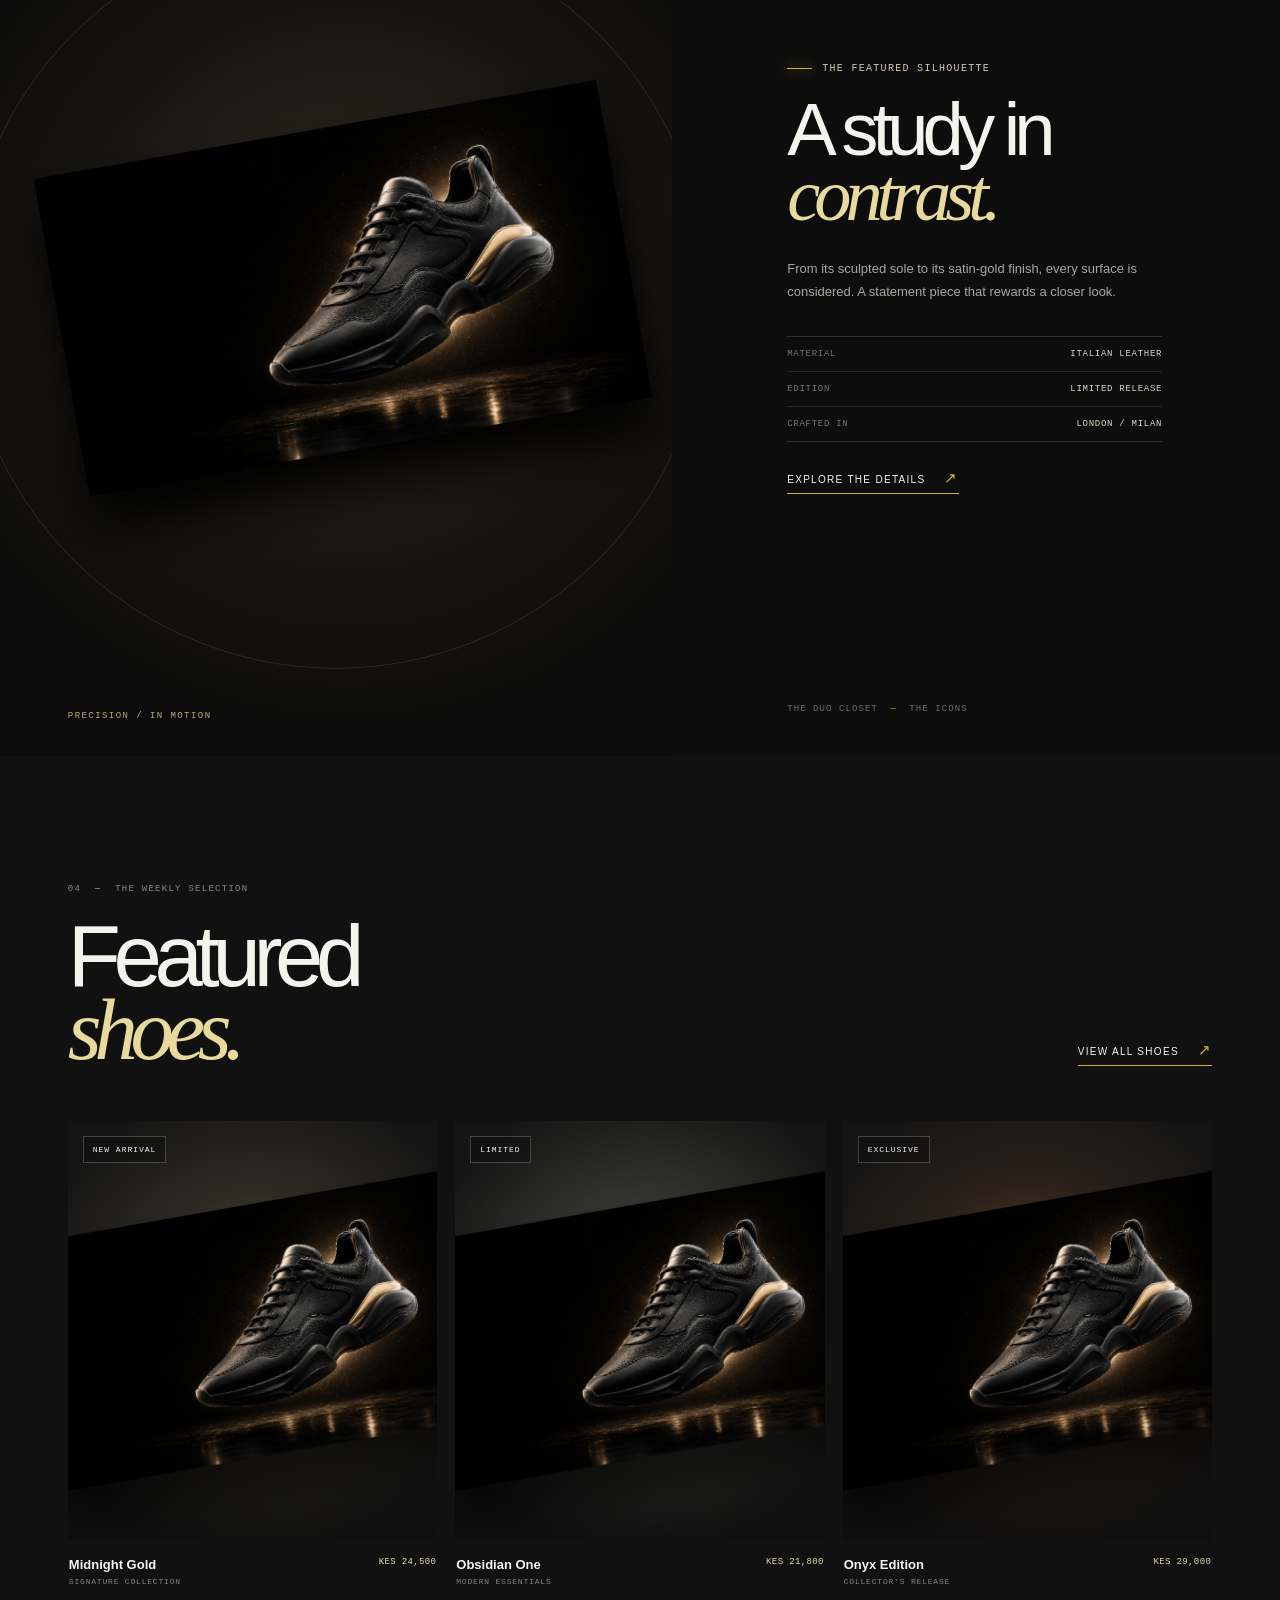
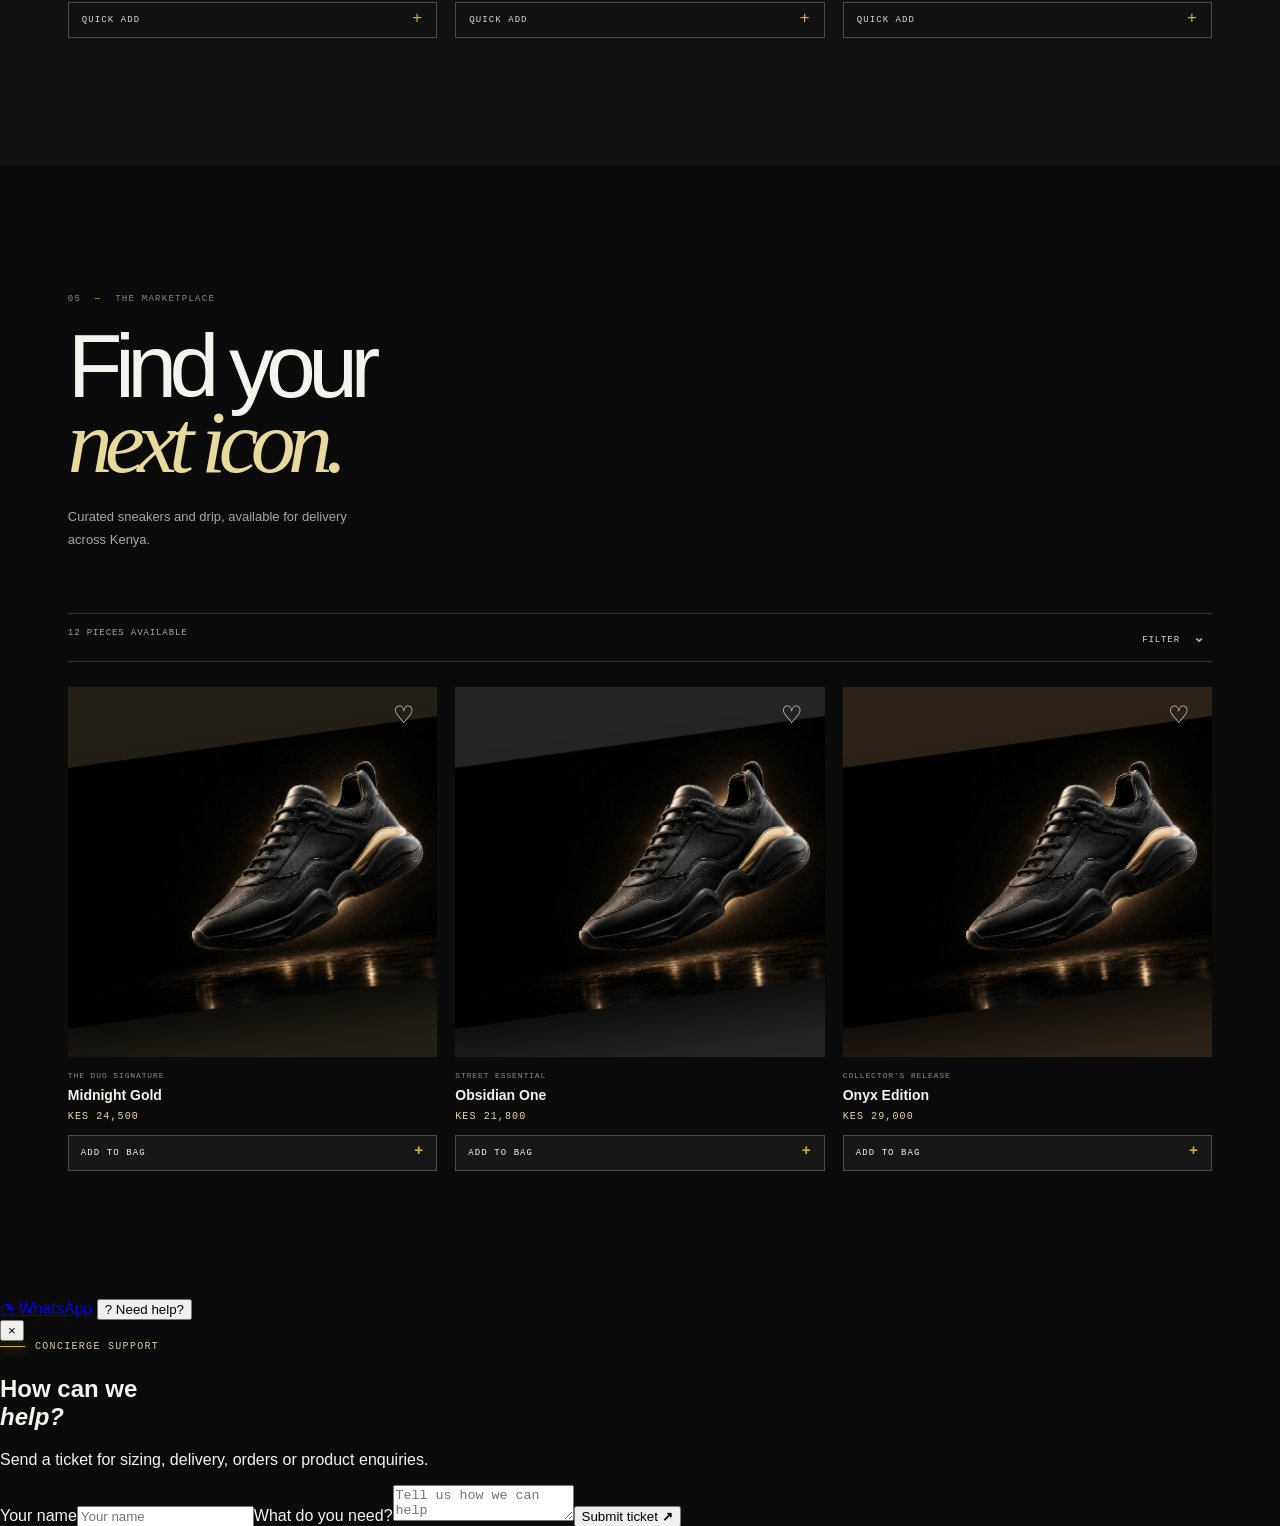
==== commit 3ed1ce47: "Update index.html" ====
--- a/index.html
+++ b/index.html
@@ -15,7 +15,7 @@
       <nav class="nav" aria-label="Main navigation">
         <a class="brand" href="#top" aria-label="The Duo Closet home"><img src="duo-closet-logo.jpeg" alt="The Duo Closet" /><span class="brand-name">The Duo Closet</span></a>
         <div class="nav-links"><a href="#collection">Collection</a><a href="#story">Our story</a></div>
-        <button class="menu" aria-label="Open menu"><i></i><i></i></button>
+        <button class="menu" type="button" aria-label="Open menu" aria-expanded="false"><i></i><i></i></button>
       </nav>
 
       <div class="aurora aurora-one"></div><div class="aurora aurora-two"></div>
@@ -41,6 +41,11 @@
         <button class="sound" type="button" aria-label="Toggle ambient sound"><span class="sound-bars"><i></i><i></i><i></i></span> Sound on</button>
       </div>
     </main>
+    <aside class="site-menu" aria-hidden="true">
+      <div class="menu-top"><p>The Duo Closet</p><button class="menu-close" type="button" aria-label="Close menu">×</button></div>
+      <nav aria-label="Shop categories"><a href="#shop"><span>01</span> Sneakers <b>↗</b></a><a href="#shop"><span>02</span> Outfits <b>↗</b></a><a href="#shop"><span>03</span> Streetwear <b>↗</b></a><a href="#shop"><span>04</span> Football jerseys <b>↗</b></a><a href="#shop"><span>05</span> Accessories <b>↗</b></a></nav>
+      <div class="menu-bottom"><p>Style is personal.<br />Make it unforgettable.</p><a href="#shop">Shop new arrivals</a></div>
+    </aside>
     <section class="craft" id="collection" aria-labelledby="craft-title">
       <div class="craft-sticky">
         <p class="section-number">02 <span>—</span> The difference is felt</p>
@@ -86,7 +91,7 @@
     </section>
     <section class="shop" id="shop" aria-labelledby="shop-title">
       <div class="shop-intro"><p class="section-number">05 <span>—</span> The marketplace</p><h2 id="shop-title">Find your<br /><em>next icon.</em></h2><p>Curated sneakers and drip, available for delivery across Kenya.</p></div>
-      <div class="shop-toolbar"><span>12 pieces available</span><button type="button" class="filter-button">Filter <b>⌄</b></button></div>
+      <div class="shop-toolbar"><span>12 pieces available</span><button type="button" class="filter-button" aria-expanded="false">Filter <b>⌄</b></button></div><div class="filter-options" hidden><button type="button">All pieces</button><button type="button">Sneakers</button><button type="button">Streetwear</button><button type="button">Jerseys</button></div>
       <div class="shop-grid">
         <article class="shop-product"><div class="shop-image shade-1"><img src="hero-sneaker.png" alt="Midnight gold premium sneaker" /><button class="heart" aria-label="Save Midnight Gold">♡</button></div><p class="product-type">The Duo Signature</p><h3>Midnight Gold</h3><p class="price">KES 24,500</p><button class="bag-button" data-product="Midnight Gold" data-price="24500">Add to bag <b>+</b></button></article>
         <article class="shop-product"><div class="shop-image shade-2"><img src="hero-sneaker.png" alt="Obsidian premium sneaker" /><button class="heart" aria-label="Save Obsidian One">♡</button></div><p class="product-type">Street essential</p><h3>Obsidian One</h3><p class="price">KES 21,800</p><button class="bag-button" data-product="Obsidian One" data-price="21800">Add to bag <b>+</b></button></article>
@@ -102,6 +107,9 @@
     </aside><div class="cart-backdrop"></div>
     <section class="checkout" aria-hidden="true"><div class="checkout-panel"><button class="checkout-close" type="button" aria-label="Close checkout">×</button><p class="eyebrow"><span></span> Secure checkout</p><h2>Almost<br /><em>yours.</em></h2><p class="checkout-summary"></p><form class="checkout-form"><label>Full name<input name="name" required autocomplete="name" placeholder="Your full name" /></label><label>Phone number<input name="phone" required inputmode="tel" placeholder="07XX XXX XXX" /></label><label>Delivery address<input name="address" required autocomplete="street-address" placeholder="Where should we deliver?" /></label><button type="submit">Place order <b>↗</b></button></form><p class="payment-note">M-Pesa and card checkout will be connected before launch.</p></div></section>
     <section class="receipt" aria-hidden="true"><div class="receipt-card"><p class="receipt-mark">THE DUO CLOSET</p><p class="eyebrow"><span></span> Order confirmed</p><h2>It’s on<br /><em>its way.</em></h2><p class="receipt-message"></p><div class="receipt-details"></div><button class="receipt-close" type="button">Continue shopping</button></div></section>
+    <a class="whatsapp-float" href="https://wa.me/254715067628?text=Hello%20The%20Duo%20Closet%2C%20I%20would%20like%20to%20make%20an%20enquiry%20or%20place%20an%20order." target="_blank" rel="noopener" aria-label="Chat with The Duo Closet on WhatsApp"><span>◔</span> WhatsApp</a>
+    <button class="ticket-float" type="button" aria-label="Open support ticket">? <span>Need help?</span></button>
+    <section class="ticket-modal" aria-hidden="true"><div class="ticket-card"><button class="ticket-close" type="button" aria-label="Close support ticket">×</button><p class="eyebrow"><span></span> Concierge support</p><h2>How can we<br /><em>help?</em></h2><p>Send a ticket for sizing, delivery, orders or product enquiries.</p><form class="ticket-form"><label>Your name<input name="ticket-name" required placeholder="Your name" /></label><label>What do you need?<textarea name="ticket-message" required placeholder="Tell us how we can help"></textarea></label><button type="submit">Submit ticket <b>↗</b></button></form><p class="ticket-success" hidden></p></div></section>
     <script src="script.js"></script>
   </body>
 </html>
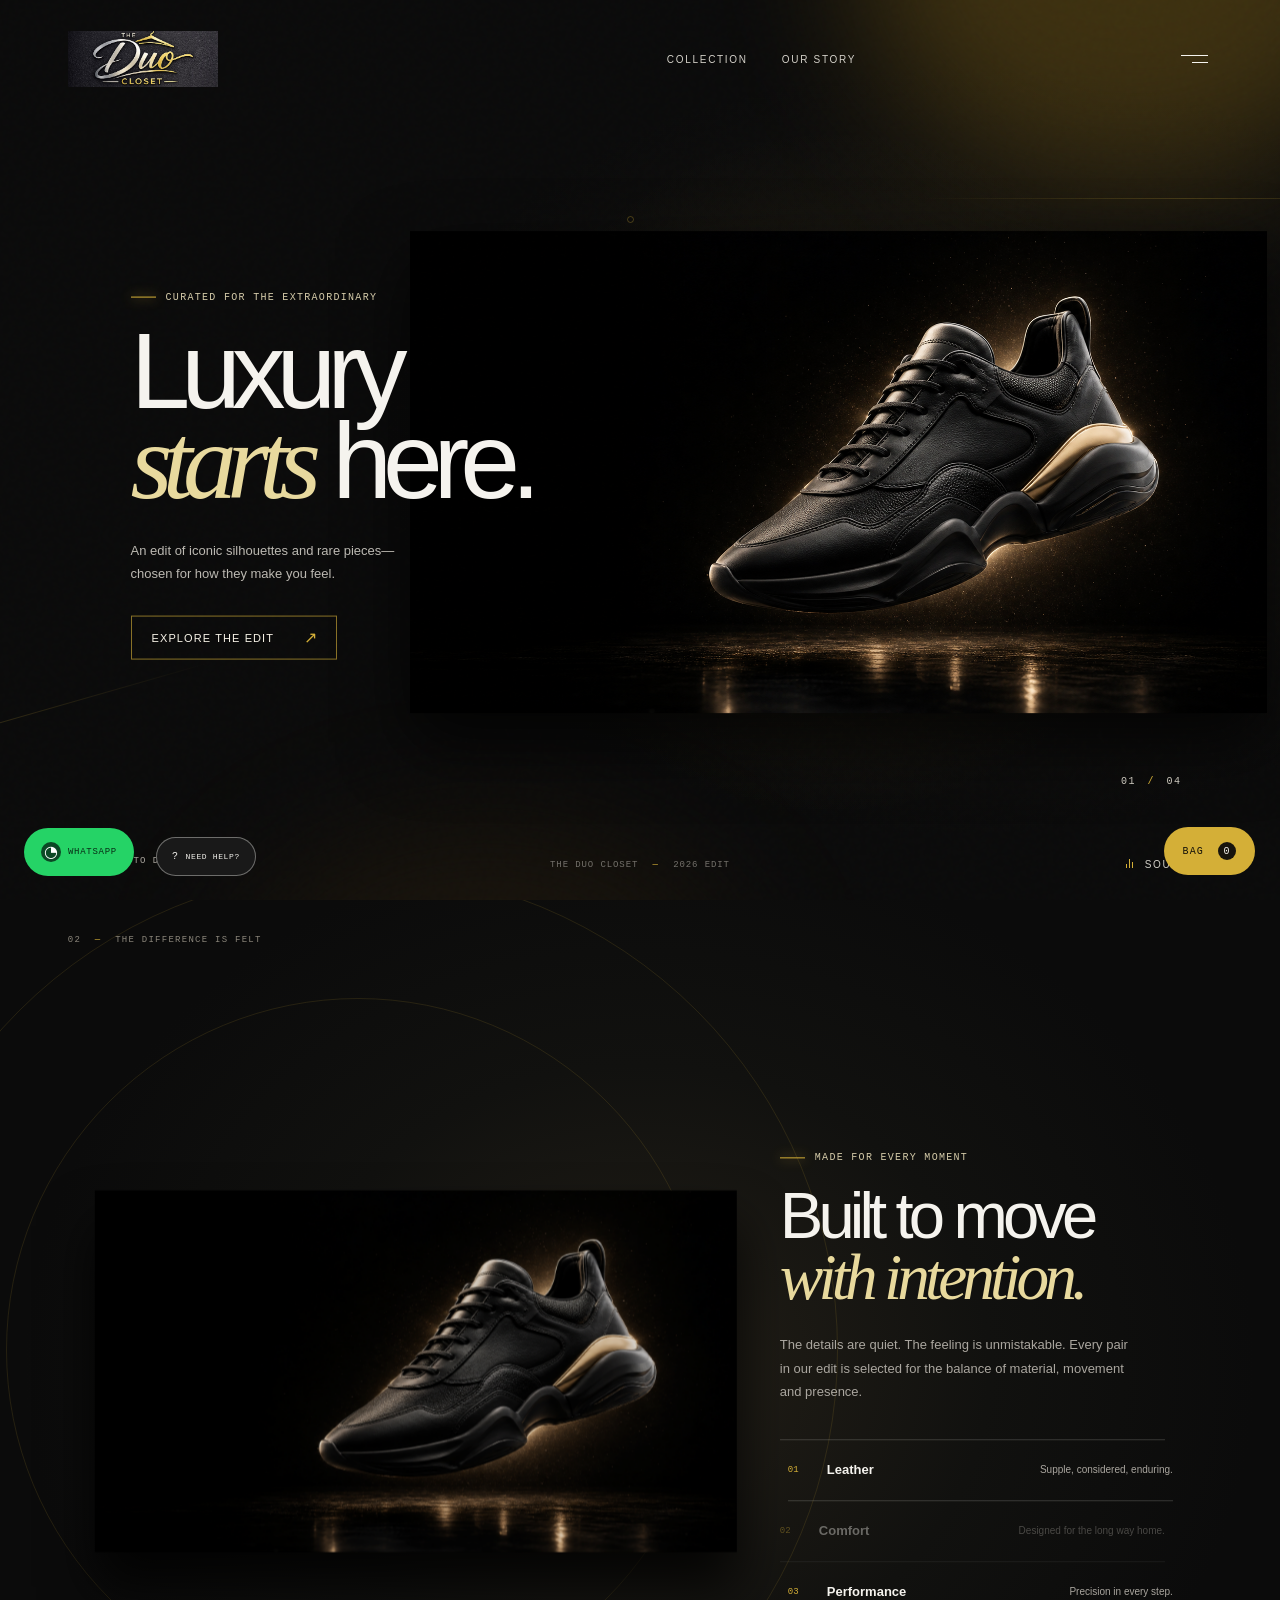
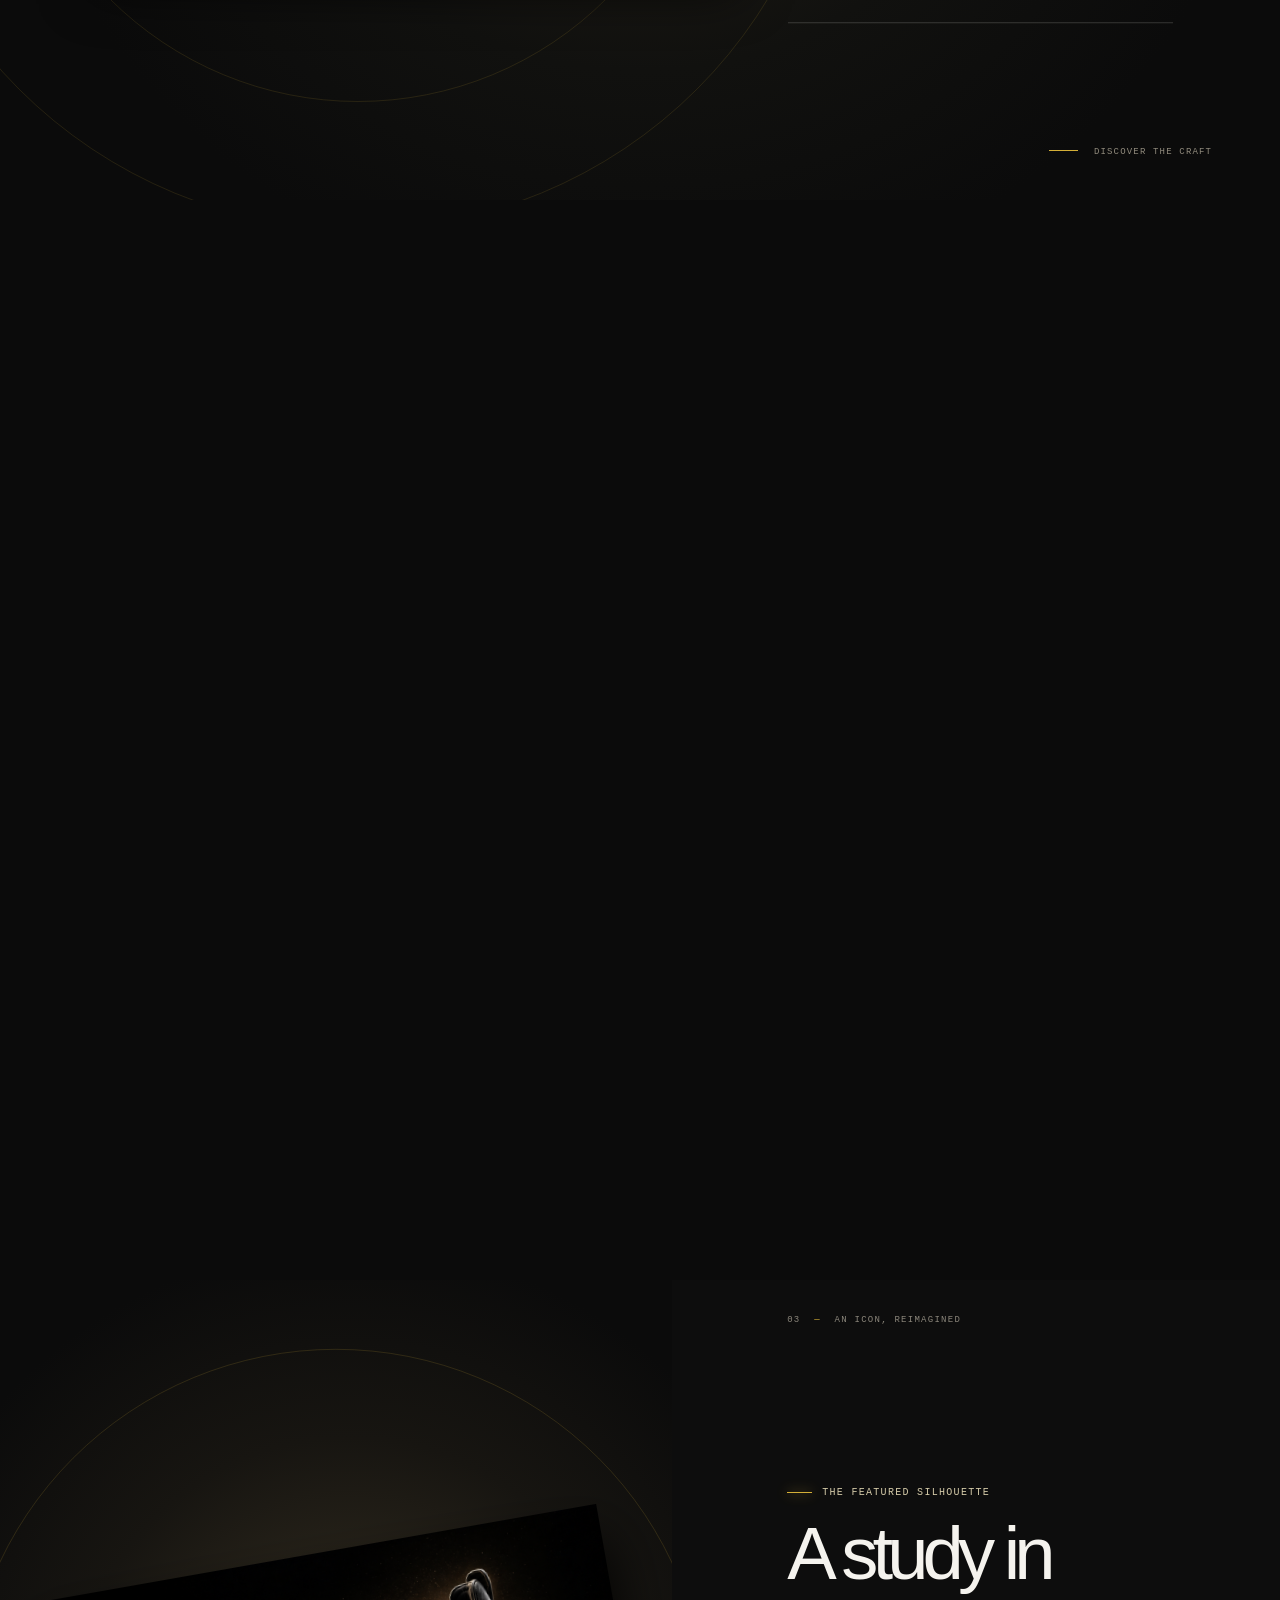
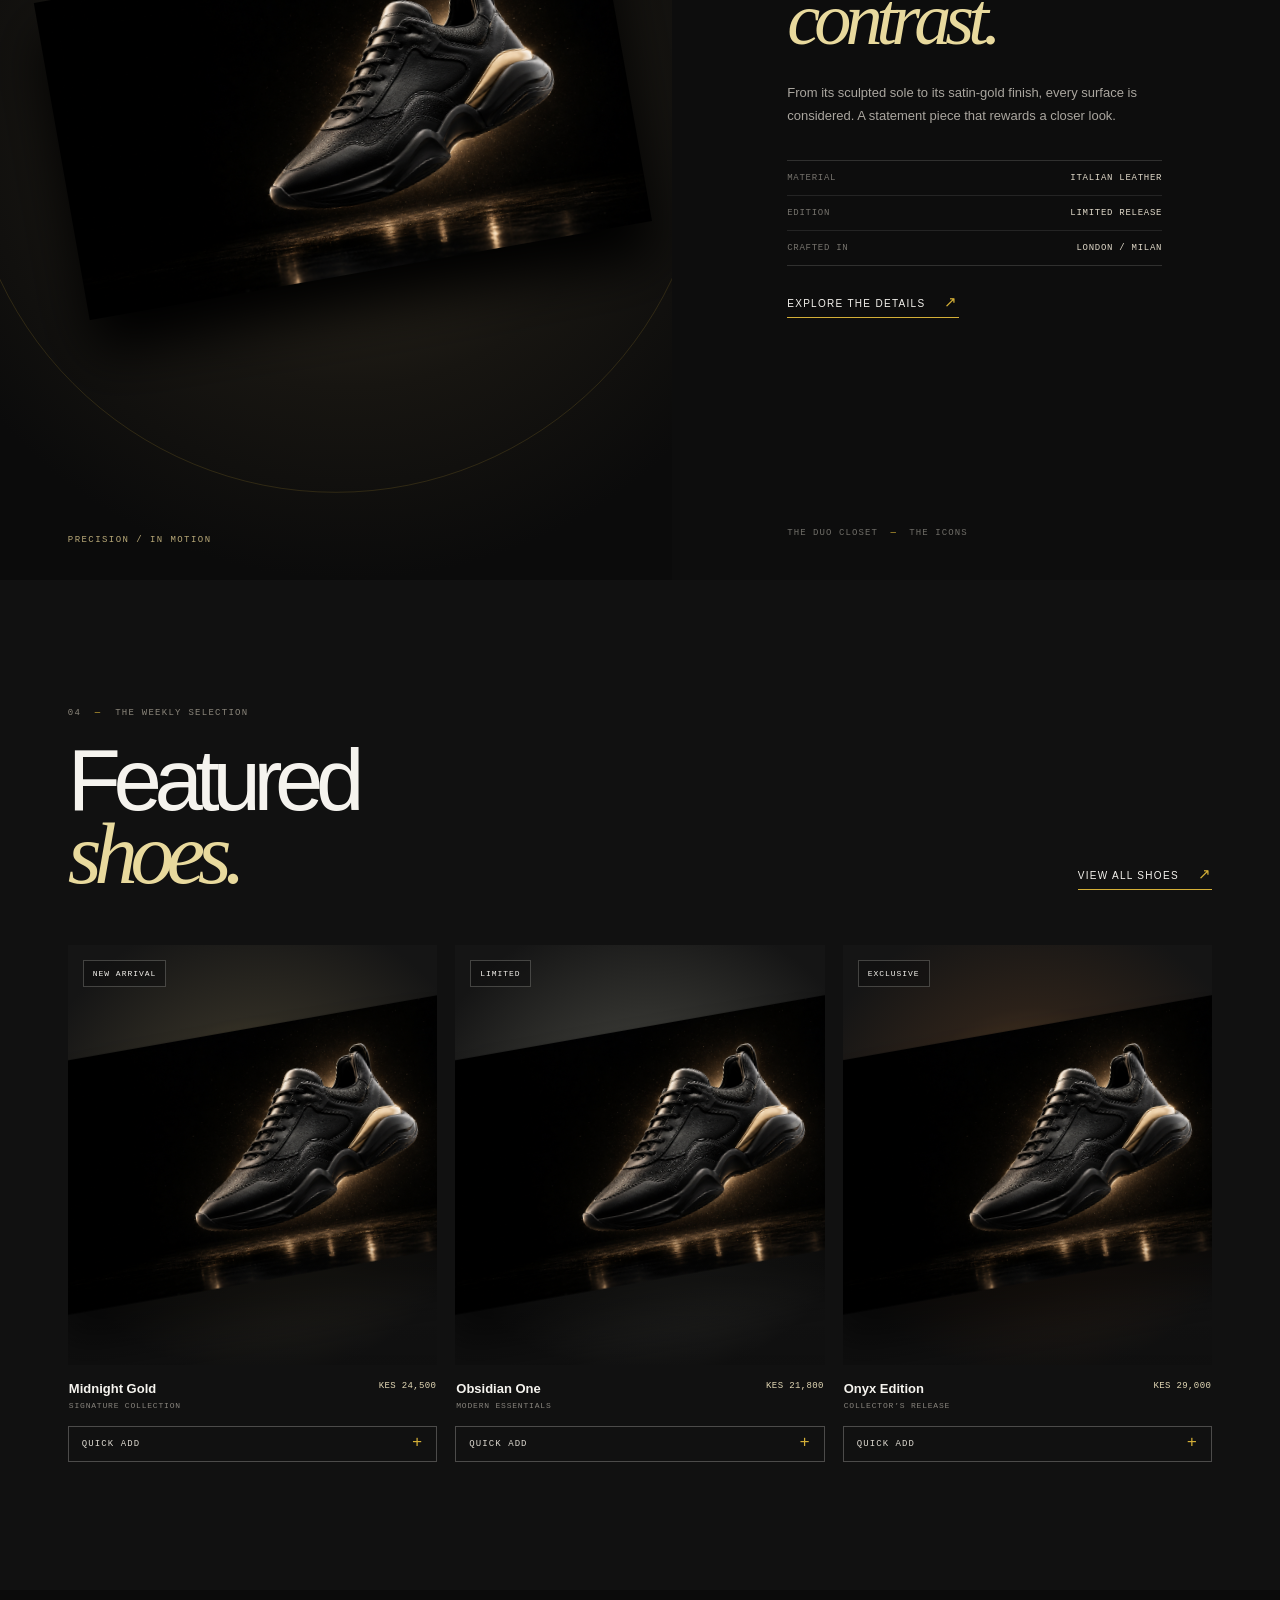
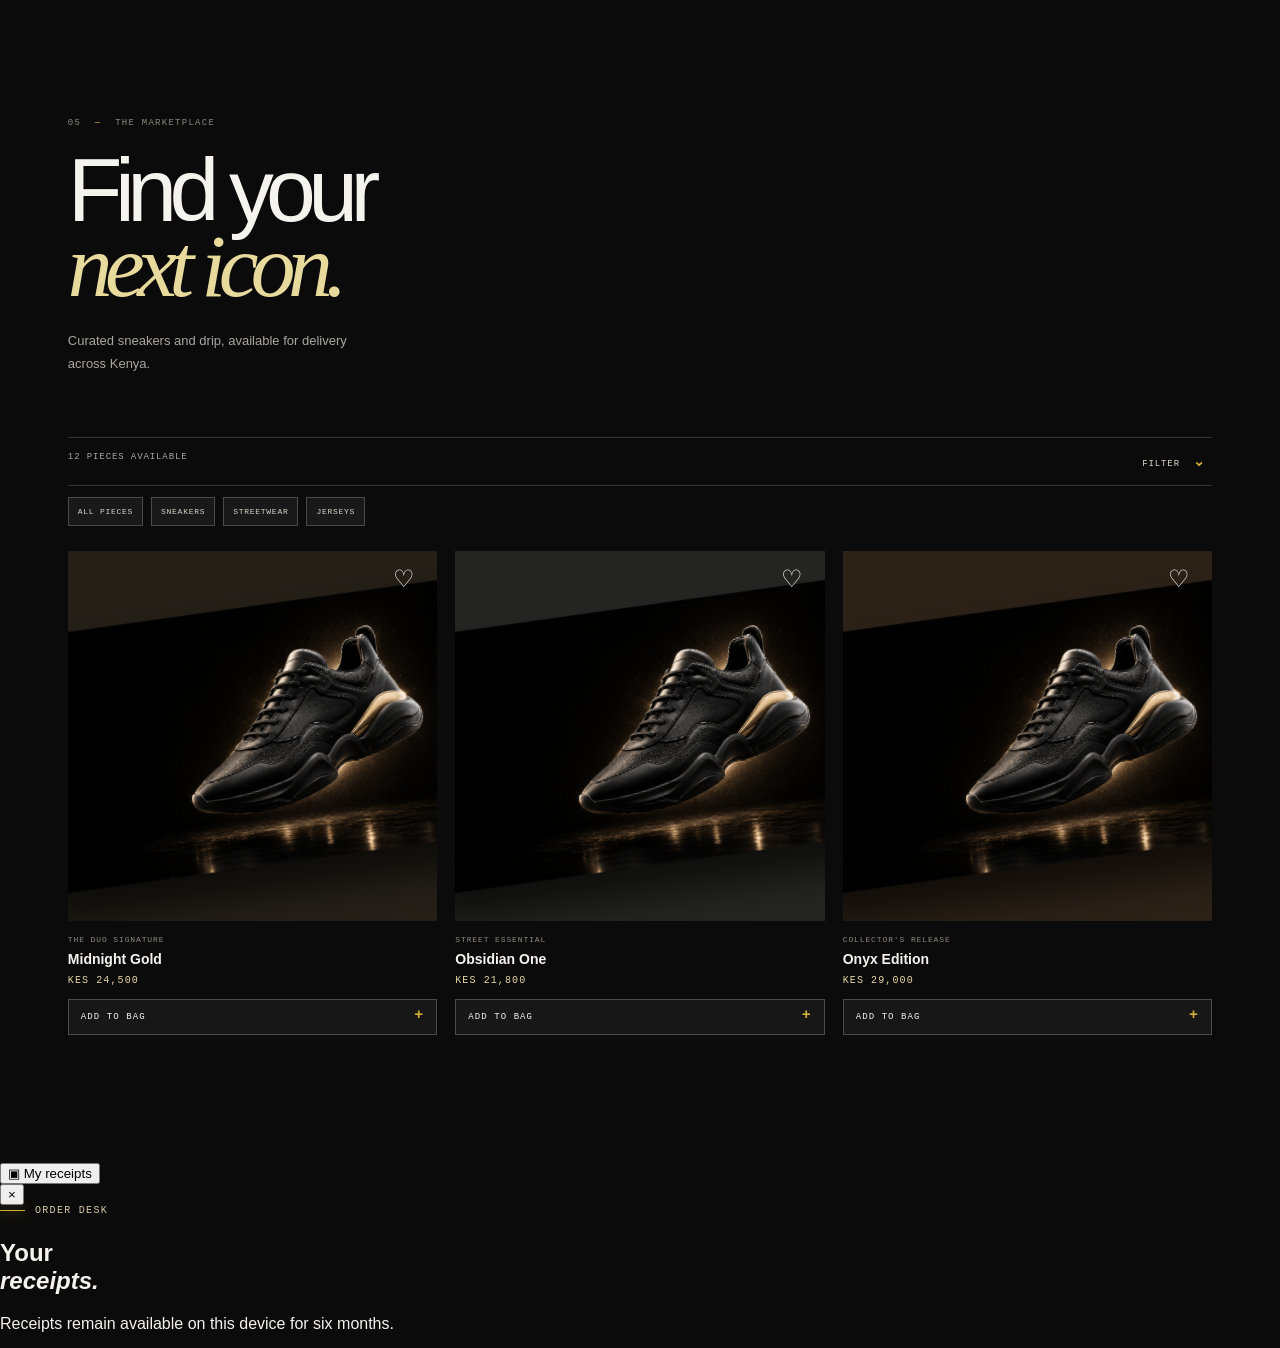
==== commit 3be1bab0: "Update index.html" ====
--- a/index.html
+++ b/index.html
@@ -109,7 +109,9 @@
     <section class="receipt" aria-hidden="true"><div class="receipt-card"><p class="receipt-mark">THE DUO CLOSET</p><p class="eyebrow"><span></span> Order confirmed</p><h2>It’s on<br /><em>its way.</em></h2><p class="receipt-message"></p><div class="receipt-details"></div><button class="receipt-close" type="button">Continue shopping</button></div></section>
     <a class="whatsapp-float" href="https://wa.me/254715067628?text=Hello%20The%20Duo%20Closet%2C%20I%20would%20like%20to%20make%20an%20enquiry%20or%20place%20an%20order." target="_blank" rel="noopener" aria-label="Chat with The Duo Closet on WhatsApp"><span>◔</span> WhatsApp</a>
     <button class="ticket-float" type="button" aria-label="Open support ticket">? <span>Need help?</span></button>
+    <button class="receipts-float" type="button" aria-label="View my order receipts">▣ <span>My receipts</span></button>
     <section class="ticket-modal" aria-hidden="true"><div class="ticket-card"><button class="ticket-close" type="button" aria-label="Close support ticket">×</button><p class="eyebrow"><span></span> Concierge support</p><h2>How can we<br /><em>help?</em></h2><p>Send a ticket for sizing, delivery, orders or product enquiries.</p><form class="ticket-form"><label>Your name<input name="ticket-name" required placeholder="Your name" /></label><label>What do you need?<textarea name="ticket-message" required placeholder="Tell us how we can help"></textarea></label><button type="submit">Submit ticket <b>↗</b></button></form><p class="ticket-success" hidden></p></div></section>
+    <section class="receipts-modal" aria-hidden="true"><div class="receipts-card"><button class="receipts-close" type="button" aria-label="Close receipts">×</button><p class="eyebrow"><span></span> Order desk</p><h2>Your<br /><em>receipts.</em></h2><p class="receipt-note">Receipts remain available on this device for six months.</p><div class="receipts-list"></div></div></section>
     <script src="script.js"></script>
   </body>
 </html>
--- a/styles.css
+++ b/styles.css
@@ -4,3 +4,6 @@
 :root{--ink:#0b0b0b;--gold:#d4af37;--cream:#f5f3ee;--muted:#aaa79e}.featured{background:#111;min-height:100svh;padding:clamp(70px,10vw,140px) 5.3vw}.featured-heading{align-items:end;display:flex;justify-content:space-between;margin-bottom:55px}.featured-heading .section-number{left:auto;position:static}.featured h2{font-size:clamp(50px,6.8vw,100px);font-weight:500;letter-spacing:-.085em;line-height:.84;margin:25px 0 0}.featured h2 em{color:#e8d99d;font-family:'Playfair Display',serif;font-weight:500}.product-grid{display:grid;gap:18px;grid-template-columns:repeat(3,1fr)}.shoe-card{min-width:0;position:relative}.card-media{align-items:center;aspect-ratio:.88;display:flex;justify-content:center;overflow:hidden;position:relative}.card-media:after{background:linear-gradient(180deg,transparent 60%,rgba(0,0,0,.28));content:'';inset:0;pointer-events:none;position:absolute}.card-media.dusk{background:radial-gradient(circle at 52% 47%,#75643a,#2e2b23 43%,#151515 80%)}.card-media.stone{background:radial-gradient(circle at 52% 47%,#56564f,#2e2e2b 47%,#151515 80%)}.card-media.ember{background:radial-gradient(circle at 52% 47%,#76542d,#2b2119 46%,#151515 80%)}.card-media img{filter:drop-shadow(0 28px 20px rgba(0,0,0,.6));height:74%;object-fit:contain;transform:rotate(-10deg) scale(1.15);transition:transform .7s cubic-bezier(.2,.8,.2,1);width:105%}.shoe-card:hover .card-media img{transform:rotate(-3deg) scale(1.3)}.card-tag{background:rgba(15,15,15,.55);border:1px solid rgba(245,243,238,.22);color:#f5f3ee;font-family:'DM Mono',monospace;font-size:8px;left:15px;letter-spacing:.12em;padding:8px 9px;position:absolute;text-transform:uppercase;top:15px;z-index:2}.card-info{align-items:start;display:flex;justify-content:space-between;padding:16px 1px}.card-info h3{font-size:13px;font-weight:600;margin:0 0 5px}.card-info p{color:#88847d;font-family:'DM Mono',monospace;font-size:8px;letter-spacing:.1em;margin:0;text-transform:uppercase}.card-info>span{color:#e3d8b5;font-family:'DM Mono',monospace;font-size:9px;letter-spacing:.04em;white-space:nowrap}.quick-add{background:transparent;border:1px solid rgba(245,243,238,.26);color:#ddd9d0;cursor:pointer;font-family:'DM Mono',monospace;font-size:9px;letter-spacing:.12em;padding:12px 13px;text-align:left;text-transform:uppercase;transition:background .35s,border-color .35s,color .35s;width:100%}.quick-add b{color:var(--gold);float:right;font-size:17px;font-weight:400;line-height:8px}.quick-add:hover{background:var(--gold);border-color:var(--gold);color:#111}.quick-add:hover b{color:#111}@media(max-width:700px){.featured{padding:74px 7vw}.featured-heading{align-items:start;margin-bottom:37px}.featured-heading .text-link{margin-top:30px}.featured h2{font-size:56px;margin-top:19px}.product-grid{gap:37px;grid-template-columns:1fr}.card-media{aspect-ratio:1.08}.card-info{padding-top:14px}}
 :root{--ink:#0b0b0b;--gold:#d4af37;--cream:#f5f3ee;--muted:#aaa79e}.shop{background:#0b0b0b;padding:clamp(75px,10vw,140px) 5.3vw}.shop-intro{max-width:480px}.shop-intro .section-number{left:auto;position:static}.shop-intro h2{font-size:clamp(54px,7vw,105px);font-weight:500;letter-spacing:-.085em;line-height:.84;margin:25px 0}.shop-intro h2 em,.checkout h2 em,.receipt h2 em{color:#e8d99d;font-family:'Playfair Display',serif;font-weight:500}.shop-intro>p:last-child{color:#aaa69f;font-size:13px;line-height:1.8;max-width:310px}.shop-toolbar{border-bottom:1px solid rgba(245,243,238,.18);border-top:1px solid rgba(245,243,238,.18);color:#aaa69f;display:flex;font-family:'DM Mono',monospace;font-size:9px;justify-content:space-between;letter-spacing:.1em;margin:62px 0 25px;padding:14px 0;text-transform:uppercase}.filter-button{background:none;border:0;color:#ddd7c8;cursor:pointer;font-family:inherit;font-size:inherit;letter-spacing:inherit;text-transform:inherit}.filter-button b{color:var(--gold);font-size:14px;padding-left:7px}.shop-grid{display:grid;gap:18px;grid-template-columns:repeat(3,1fr)}.shop-product h3{font-size:14px;font-weight:600;margin:7px 0}.shop-image{align-items:center;aspect-ratio:1;display:flex;justify-content:center;overflow:hidden;position:relative}.shop-image img{filter:drop-shadow(0 24px 18px rgba(0,0,0,.65));height:75%;object-fit:contain;transform:rotate(-8deg) scale(1.18);transition:transform .6s ease;width:105%}.shop-product:hover .shop-image img{transform:rotate(-1deg) scale(1.31)}.shade-1{background:#242018}.shade-2{background:#252523}.shade-3{background:#2c2218}.heart{background:transparent;border:0;color:#f5f3ee;cursor:pointer;font-size:24px;position:absolute;right:16px;top:13px;z-index:1}.product-type,.price{color:#8e8a81;font-family:'DM Mono',monospace;font-size:8px;letter-spacing:.11em;margin:14px 0 0;text-transform:uppercase}.price{color:#e6d7a5;font-size:10px;margin:8px 0 13px}.bag-button{background:#171717;border:1px solid rgba(245,243,238,.24);color:#f5f3ee;cursor:pointer;font-family:'DM Mono',monospace;font-size:9px;letter-spacing:.12em;padding:12px;text-align:left;text-transform:uppercase;width:100%}.bag-button b{color:var(--gold);float:right;font-size:15px;line-height:8px}.bag-toggle{background:var(--gold);border:0;border-radius:40px;bottom:25px;color:#15120a;cursor:pointer;font-family:'DM Mono',monospace;font-size:10px;letter-spacing:.11em;padding:15px 19px;position:fixed;right:25px;text-transform:uppercase;z-index:20}.bag-toggle span{background:#17140d;border-radius:50%;color:#f5f3ee;display:inline-grid;height:18px;margin-left:7px;place-items:center;width:18px}.cart{background:#111;color:#f5f3ee;display:flex;flex-direction:column;height:100svh;padding:28px;position:fixed;right:0;top:0;transform:translateX(101%);transition:transform .5s cubic-bezier(.2,.8,.2,1);width:min(430px,100vw);z-index:30}.cart.open{transform:translateX(0)}.cart-head{align-items:center;border-bottom:1px solid rgba(245,243,238,.18);display:flex;justify-content:space-between;padding-bottom:21px}.cart-head p{font-size:19px;margin:0}.cart-close,.checkout-close{background:0;border:0;color:#f5f3ee;cursor:pointer;font-size:29px;font-weight:300}.cart-empty{color:#8e8a81;font-size:13px;margin:auto}.cart-items{display:grid;gap:14px;padding:26px 0}.cart-item{align-items:center;border-bottom:1px solid rgba(245,243,238,.12);display:flex;gap:14px;padding-bottom:14px}.cart-thumb{background:#2b2821;height:63px;width:70px}.cart-item p{font-size:12px;margin:0}.cart-item span{color:#d9c991;font-family:'DM Mono',monospace;font-size:9px}.cart-footer{border-top:1px solid rgba(245,243,238,.18);margin-top:auto;padding-top:20px}.cart-footer>div{display:flex;justify-content:space-between;margin-bottom:18px}.cart-footer span{color:#aaa69f;font-family:'DM Mono',monospace;font-size:9px;text-transform:uppercase}.cart-footer strong{color:#e6d7a5;font-size:13px}.checkout-button,.checkout-form button,.receipt-close{background:var(--gold);border:0;color:#17140d;cursor:pointer;font-family:'DM Mono',monospace;font-size:10px;letter-spacing:.11em;padding:16px;text-transform:uppercase;width:100%}.checkout-button:disabled{cursor:not-allowed;opacity:.35}.checkout-button b,.checkout-form button b{float:right;font-size:16px;line-height:8px}.cart-backdrop,.checkout,.receipt{background:rgba(0,0,0,.62);inset:0;opacity:0;pointer-events:none;position:fixed;transition:opacity .35s;z-index:25}.cart-backdrop.open,.checkout.open,.receipt.open{opacity:1;pointer-events:auto}.checkout,.receipt{align-items:center;display:flex;justify-content:center;z-index:35}.checkout-panel,.receipt-card{background:#111;max-height:94svh;overflow:auto;padding:clamp(28px,5vw,66px);position:relative;width:min(590px,92vw)}.checkout-close{position:absolute;right:22px;top:17px}.checkout h2,.receipt h2{font-size:clamp(48px,6vw,80px);font-weight:500;letter-spacing:-.08em;line-height:.84;margin:21px 0}.checkout-summary,.receipt-message{color:#aaa69f;font-size:13px;line-height:1.7}.checkout-form{display:grid;gap:18px;margin-top:27px}.checkout-form label{color:#c8c4ba;font-family:'DM Mono',monospace;font-size:9px;letter-spacing:.1em;text-transform:uppercase}.checkout-form input{background:#181818;border:1px solid rgba(245,243,238,.22);color:#f5f3ee;display:block;font:13px Manrope,sans-serif;margin-top:8px;padding:14px;width:100%}.payment-note{color:#77736c;font-family:'DM Mono',monospace;font-size:8px;letter-spacing:.06em;line-height:1.6;margin-top:18px}.receipt-card{text-align:center}.receipt-mark{color:#dfd7c3;font-size:17px;font-weight:600;letter-spacing:-.06em}.receipt-card .eyebrow{justify-content:center}.receipt-details{border-bottom:1px solid rgba(245,243,238,.2);border-top:1px solid rgba(245,243,238,.2);font-family:'DM Mono',monospace;font-size:10px;letter-spacing:.05em;margin:27px 0;padding:14px 0;text-align:left}.receipt-details div{display:flex;justify-content:space-between;padding:7px 0}.receipt-details span{color:#89857d}.receipt-close{width:auto}@media(max-width:700px){.shop{padding:74px 7vw}.shop-grid{gap:43px;grid-template-columns:1fr}.shop-image{aspect-ratio:1.12}.shop-toolbar{margin-top:42px}.cart{padding:22px}.bag-toggle{bottom:18px;right:18px}.checkout-panel,.receipt-card{padding:35px 25px}.checkout h2,.receipt h2{font-size:55px}}
 :root{--ink:#0b0b0b;--gold:#d4af37;--cream:#f5f3ee;--muted:#aaa79e}.brand{align-items:center;display:flex;height:56px;overflow:hidden;width:150px}.brand img{height:70px;object-fit:cover;object-position:center 44%;width:150px}.brand-name{clip:rect(0 0 0 0);clip-path:inset(50%);height:1px;overflow:hidden;position:absolute;white-space:nowrap;width:1px}
+:root{--ink:#0b0b0b;--gold:#d4af37;--cream:#f5f3ee;--muted:#aaa79e}.site-menu{background:linear-gradient(125deg,#17140d,#0b0b0b 58%);color:#f5f3ee;display:flex;flex-direction:column;height:100svh;inset:0 0 0 auto;justify-content:space-between;max-width:750px;overflow:hidden;padding:31px 5vw;position:fixed;transform:translateX(102%);transition:transform .6s cubic-bezier(.2,.8,.2,1);width:100%;z-index:50}.site-menu:before{background:radial-gradient(circle,rgba(212,175,55,.2),transparent 66%);content:'';height:55vw;position:absolute;right:-20vw;top:-14vw;width:55vw}.site-menu.open{transform:translateX(0)}.menu-top{align-items:center;display:flex;justify-content:space-between;position:relative}.menu-top p{font-size:17px;font-weight:600;margin:0}.menu-close{background:transparent;border:1px solid rgba(245,243,238,.35);border-radius:50%;color:#f5f3ee;cursor:pointer;font-size:25px;font-weight:300;height:39px;line-height:23px;width:39px}.site-menu nav{margin:auto 0;position:relative}.site-menu nav a{align-items:center;border-bottom:1px solid rgba(245,243,238,.19);color:#f5f3ee;display:flex;font-size:clamp(30px,5.2vw,64px);font-weight:500;gap:21px;letter-spacing:-.065em;padding:13px 0;text-decoration:none;transition:color .3s,padding-left .3s}.site-menu nav a:first-child{border-top:1px solid rgba(245,243,238,.19)}.site-menu nav a:hover{color:#e8d99d;padding-left:12px}.site-menu nav span{color:#c7a84b;font-family:'DM Mono',monospace;font-size:9px;letter-spacing:0}.site-menu nav b{color:var(--gold);font-size:17px;font-weight:400;margin-left:auto}.menu-bottom{align-items:end;display:flex;justify-content:space-between;position:relative}.menu-bottom p{color:#aaa69f;font-size:12px;line-height:1.7;margin:0}.menu-bottom a{border-bottom:1px solid var(--gold);color:#f5f3ee;font-family:'DM Mono',monospace;font-size:9px;letter-spacing:.1em;padding-bottom:7px;text-decoration:none;text-transform:uppercase}@media(max-width:700px){.site-menu{padding:24px 7vw}.site-menu nav a{font-size:36px;padding:15px 0}.menu-bottom{align-items:start;flex-direction:column;gap:22px}}
+:root{--ink:#0b0b0b;--gold:#d4af37;--cream:#f5f3ee;--muted:#aaa79e}.filter-options{display:flex;gap:8px;margin:-14px 0 25px}.filter-options button{background:#191919;border:1px solid rgba(245,243,238,.22);color:#d8d3c7;cursor:pointer;font-family:'DM Mono',monospace;font-size:8px;letter-spacing:.09em;padding:9px;text-transform:uppercase}.filter-options button:hover{border-color:var(--gold);color:#e8d99d}.heart.saved{color:var(--gold)}.whatsapp-float{align-items:center;background:#25d366;border-radius:40px;bottom:24px;color:#082d16;display:flex;font-family:'DM Mono',monospace;font-size:9px;font-weight:500;gap:7px;left:24px;letter-spacing:.08em;padding:14px 17px;position:fixed;text-decoration:none;text-transform:uppercase;z-index:21}.whatsapp-float span{background:#0b4825;border-radius:50%;color:#fff;display:grid;font-size:16px;height:20px;place-items:center;width:20px}.ticket-float{align-items:center;background:#191919;border:1px solid rgba(245,243,238,.38);border-radius:40px;bottom:24px;color:#f5f3ee;cursor:pointer;display:flex;font-family:'DM Mono',monospace;font-size:10px;gap:7px;left:156px;letter-spacing:.05em;padding:13px 15px;position:fixed;z-index:21}.ticket-float>span{font-size:8px;letter-spacing:.08em;text-transform:uppercase}.ticket-modal{align-items:center;background:rgba(0,0,0,.67);display:flex;inset:0;justify-content:center;opacity:0;pointer-events:none;position:fixed;transition:opacity .3s;z-index:40}.ticket-modal.open{opacity:1;pointer-events:auto}.ticket-card{background:#111;max-width:560px;padding:clamp(30px,5vw,60px);position:relative;width:92vw}.ticket-close{background:transparent;border:0;color:#f5f5f5;cursor:pointer;font-size:28px;position:absolute;right:18px;top:12px}.ticket-card h2{font-size:clamp(45px,6vw,72px);font-weight:500;letter-spacing:-.08em;line-height:.84;margin:20px 0}.ticket-card h2 em{color:#e8d99d;font-family:'Playfair Display',serif;font-weight:500}.ticket-card>p:not(.eyebrow):not(.ticket-success){color:#aaa69f;font-size:13px;line-height:1.7}.ticket-form{display:grid;gap:16px;margin-top:25px}.ticket-form label{color:#c8c4ba;font-family:'DM Mono',monospace;font-size:9px;letter-spacing:.1em;text-transform:uppercase}.ticket-form input,.ticket-form textarea{background:#181818;border:1px solid rgba(245,243,238,.22);color:#f5f5f5;display:block;font:13px Manrope,sans-serif;margin-top:8px;padding:14px;width:100%}.ticket-form textarea{height:100px;resize:vertical}.ticket-form button{background:var(--gold);border:0;color:#17140d;cursor:pointer;font-family:'DM Mono',monospace;font-size:10px;letter-spacing:.11em;margin-top:3px;padding:16px;text-transform:uppercase}.ticket-form button b{float:right;font-size:16px;line-height:8px}.ticket-success{border-top:1px solid rgba(212,175,55,.5);color:#e4d8b3;font-size:12px;line-height:1.7;margin:22px 0 0;padding-top:16px}@media(max-width:700px){.whatsapp-float{bottom:17px;left:16px}.ticket-float{bottom:17px;left:147px}.ticket-float>span{display:none}.ticket-float{border-radius:50%;font-size:17px;height:45px;justify-content:center;padding:0;width:45px}.filter-options{flex-wrap:wrap}}
+:root{--ink:#0b0b0b;--gold:#d4af37;--cream:#f5f3ee;--muted:#aaa79e}.site-menu{overflow-y:auto;overscroll-behavior:contain}.site-menu nav{flex:1;margin:42px 0;min-height:0}.menu-bottom{padding-bottom:10px}
